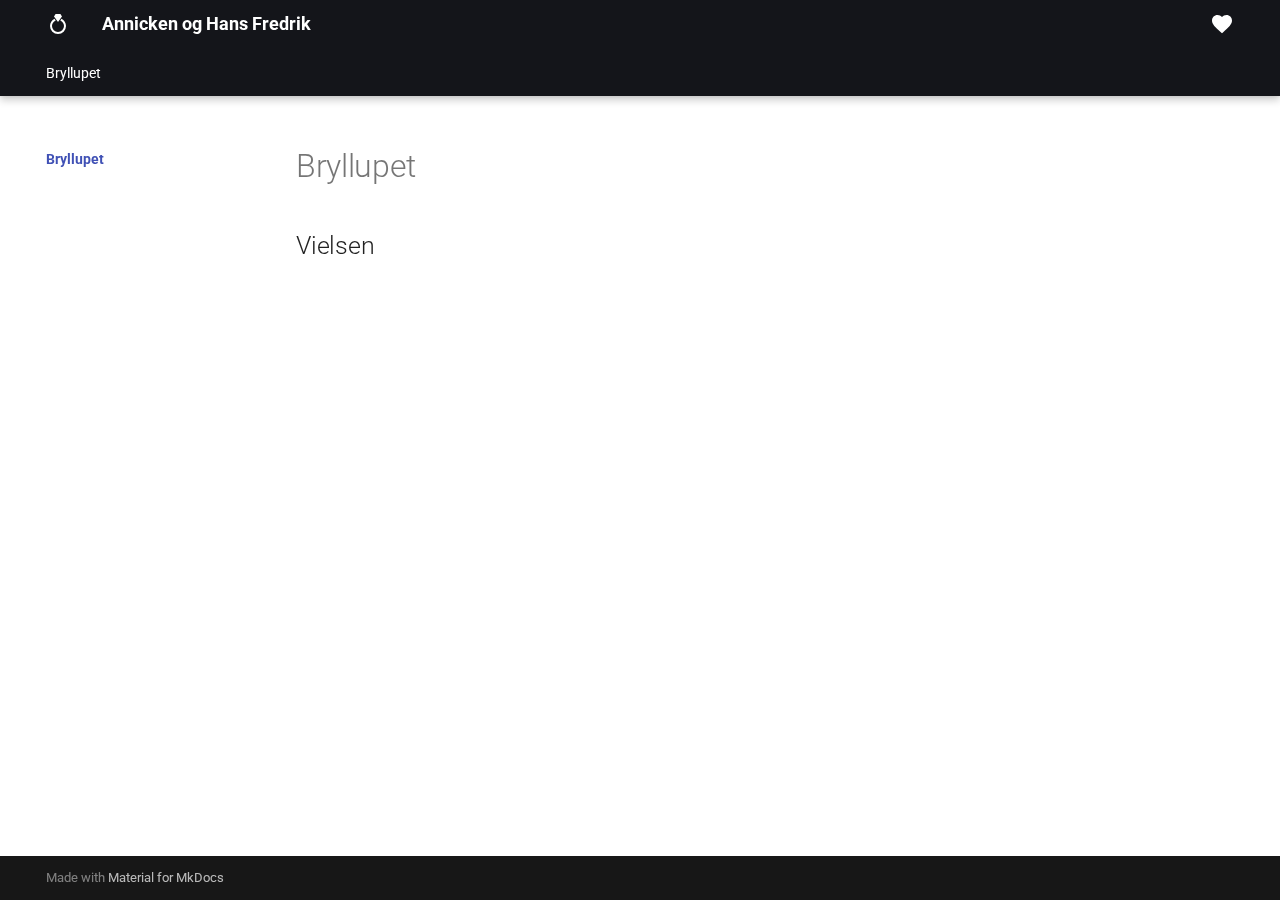
==== Bryllupet/index.html @ 2f47b9be "Deployed 29cf997 with MkDocs version: 1.5.3" ====
<!doctype html>
<html lang="en" class="no-js">
  <head>
    
      <meta charset="utf-8">
      <meta name="viewport" content="width=device-width,initial-scale=1">
      
      
      
      
      
      
      <link rel="icon" href="../assets/images/favicon.png">
      <meta name="generator" content="mkdocs-1.5.3, mkdocs-material-9.4.7">
    
    
      
        <title>Bryllupet - Annicken og Hans Fredrik</title>
      
    
    
      <link rel="stylesheet" href="../assets/stylesheets/main.4b4a2bd9.min.css">
      
        
        <link rel="stylesheet" href="../assets/stylesheets/palette.356b1318.min.css">
      
      


    
    
      
    
    
      
        
        
        <link rel="preconnect" href="https://fonts.gstatic.com" crossorigin>
        <link rel="stylesheet" href="https://fonts.googleapis.com/css?family=Roboto:300,300i,400,400i,700,700i%7CRoboto+Mono:400,400i,700,700i&display=fallback">
        <style>:root{--md-text-font:"Roboto";--md-code-font:"Roboto Mono"}</style>
      
    
    
    <script>__md_scope=new URL("..",location),__md_hash=e=>[...e].reduce((e,_)=>(e<<5)-e+_.charCodeAt(0),0),__md_get=(e,_=localStorage,t=__md_scope)=>JSON.parse(_.getItem(t.pathname+"."+e)),__md_set=(e,_,t=localStorage,a=__md_scope)=>{try{t.setItem(a.pathname+"."+e,JSON.stringify(_))}catch(e){}}</script>
    
      

    
    
    
  </head>
  
  
    
    
      
    
    
    
    
    <body dir="ltr" data-md-color-scheme="slate" data-md-color-primary="white" data-md-color-accent="amber">
  
    
    
      <script>var palette=__md_get("__palette");if(palette&&"object"==typeof palette.color)for(var key of Object.keys(palette.color))document.body.setAttribute("data-md-color-"+key,palette.color[key])</script>
    
    <input class="md-toggle" data-md-toggle="drawer" type="checkbox" id="__drawer" autocomplete="off">
    <input class="md-toggle" data-md-toggle="search" type="checkbox" id="__search" autocomplete="off">
    <label class="md-overlay" for="__drawer"></label>
    <div data-md-component="skip">
      
        
        <a href="#bryllupet" class="md-skip">
          Skip to content
        </a>
      
    </div>
    <div data-md-component="announce">
      
    </div>
    
    
      

  

<header class="md-header md-header--shadow md-header--lifted" data-md-component="header">
  <nav class="md-header__inner md-grid" aria-label="Header">
    <a href=".." title="Annicken og Hans Fredrik" class="md-header__button md-logo" aria-label="Annicken og Hans Fredrik" data-md-component="logo">
      
  
  <svg xmlns="http://www.w3.org/2000/svg" viewBox="0 0 24 24"><path d="M12 10 8 4.4 9.6 2h4.8L16 4.4 12 10m3.5-3.2-1.2 1.7c2.2.9 3.7 3 3.7 5.5a6 6 0 0 1-6 6 6 6 0 0 1-6-6c0-2.5 1.5-4.6 3.7-5.5L8.5 6.8C5.8 8.1 4 10.8 4 14a8 8 0 0 0 8 8 8 8 0 0 0 8-8c0-3.2-1.8-5.9-4.5-7.2Z"/></svg>

    </a>
    <label class="md-header__button md-icon" for="__drawer">
      
      <svg xmlns="http://www.w3.org/2000/svg" viewBox="0 0 24 24"><path d="M3 6h18v2H3V6m0 5h18v2H3v-2m0 5h18v2H3v-2Z"/></svg>
    </label>
    <div class="md-header__title" data-md-component="header-title">
      <div class="md-header__ellipsis">
        <div class="md-header__topic">
          <span class="md-ellipsis">
            Annicken og Hans Fredrik
          </span>
        </div>
        <div class="md-header__topic" data-md-component="header-topic">
          <span class="md-ellipsis">
            
              Bryllupet
            
          </span>
        </div>
      </div>
    </div>
    
      
        <form class="md-header__option" data-md-component="palette">
  
    
    
    
    <input class="md-option" data-md-color-media="(prefers-color-scheme: dark)" data-md-color-scheme="slate" data-md-color-primary="white" data-md-color-accent="amber"  aria-label="Switch to light mode"  type="radio" name="__palette" id="__palette_1">
    
      <label class="md-header__button md-icon" title="Switch to light mode" for="__palette_2" hidden>
        <svg xmlns="http://www.w3.org/2000/svg" viewBox="0 0 24 24"><path d="m12 21.35-1.45-1.32C5.4 15.36 2 12.27 2 8.5 2 5.41 4.42 3 7.5 3c1.74 0 3.41.81 4.5 2.08C13.09 3.81 14.76 3 16.5 3 19.58 3 22 5.41 22 8.5c0 3.77-3.4 6.86-8.55 11.53L12 21.35Z"/></svg>
      </label>
    
  
    
    
    
    <input class="md-option" data-md-color-media="(prefers-color-scheme: light)" data-md-color-scheme="default" data-md-color-primary="black" data-md-color-accent="amber"  aria-label="Switch to dark mode"  type="radio" name="__palette" id="__palette_2">
    
      <label class="md-header__button md-icon" title="Switch to dark mode" for="__palette_1" hidden>
        <svg xmlns="http://www.w3.org/2000/svg" viewBox="0 0 24 24"><path d="m12 21.35-1.45-1.32C5.4 15.36 2 12.27 2 8.5 2 5.41 4.42 3 7.5 3c1.74 0 3.41.81 4.5 2.08C13.09 3.81 14.76 3 16.5 3 19.58 3 22 5.41 22 8.5c0 3.77-3.4 6.86-8.55 11.53L12 21.35Z"/></svg>
      </label>
    
  
</form>
      
    
    
    
    
  </nav>
  
    
      
<nav class="md-tabs" aria-label="Tabs" data-md-component="tabs">
  <div class="md-grid">
    <ul class="md-tabs__list">
      
        
  
  
    
  
  
    
    
      <li class="md-tabs__item md-tabs__item--active">
        <a href="./" class="md-tabs__link">
          
  
    
  
  Bryllupet

        </a>
      </li>
    
  

      
    </ul>
  </div>
</nav>
    
  
</header>
    
    <div class="md-container" data-md-component="container">
      
      
        
      
      <main class="md-main" data-md-component="main">
        <div class="md-main__inner md-grid">
          
            
              
              <div class="md-sidebar md-sidebar--primary" data-md-component="sidebar" data-md-type="navigation" >
                <div class="md-sidebar__scrollwrap">
                  <div class="md-sidebar__inner">
                    


  


  

<nav class="md-nav md-nav--primary md-nav--lifted md-nav--integrated" aria-label="Navigation" data-md-level="0">
  <label class="md-nav__title" for="__drawer">
    <a href=".." title="Annicken og Hans Fredrik" class="md-nav__button md-logo" aria-label="Annicken og Hans Fredrik" data-md-component="logo">
      
  
  <svg xmlns="http://www.w3.org/2000/svg" viewBox="0 0 24 24"><path d="M12 10 8 4.4 9.6 2h4.8L16 4.4 12 10m3.5-3.2-1.2 1.7c2.2.9 3.7 3 3.7 5.5a6 6 0 0 1-6 6 6 6 0 0 1-6-6c0-2.5 1.5-4.6 3.7-5.5L8.5 6.8C5.8 8.1 4 10.8 4 14a8 8 0 0 0 8 8 8 8 0 0 0 8-8c0-3.2-1.8-5.9-4.5-7.2Z"/></svg>

    </a>
    Annicken og Hans Fredrik
  </label>
  
  <ul class="md-nav__list" data-md-scrollfix>
    
      
      
  
  
    
  
  
    
    
      
        
          
        
      
    
    
    
    
      
      
    
    <li class="md-nav__item md-nav__item--active md-nav__item--section md-nav__item--nested">
      
        
        
        
        <input class="md-nav__toggle md-toggle " type="checkbox" id="__nav_1" checked>
        
          
          
          <div class="md-nav__link md-nav__container">
            <a href="./" class="md-nav__link md-nav__link--active">
              
  
  <span class="md-ellipsis">
    Bryllupet
  </span>
  

            </a>
            
          </div>
        
        <nav class="md-nav" data-md-level="1" aria-labelledby="__nav_1_label" aria-expanded="true">
          <label class="md-nav__title" for="__nav_1">
            <span class="md-nav__icon md-icon"></span>
            Bryllupet
          </label>
          <ul class="md-nav__list" data-md-scrollfix>
            
              
            
          </ul>
        </nav>
      
    </li>
  

    
  </ul>
</nav>
                  </div>
                </div>
              </div>
            
            
          
          
            <div class="md-content" data-md-component="content">
              <article class="md-content__inner md-typeset">
                
                  


<h1 id="bryllupet">Bryllupet<a class="headerlink" href="#bryllupet" title="Permanent link">&para;</a></h1>
<h2 id="vielsen">Vielsen<a class="headerlink" href="#vielsen" title="Permanent link">&para;</a></h2>





                
              </article>
            </div>
          
          
        </div>
        
          <button type="button" class="md-top md-icon" data-md-component="top" hidden>
  
  <svg xmlns="http://www.w3.org/2000/svg" viewBox="0 0 24 24"><path d="M13 20h-2V8l-5.5 5.5-1.42-1.42L12 4.16l7.92 7.92-1.42 1.42L13 8v12Z"/></svg>
  Back to top
</button>
        
      </main>
      
        <footer class="md-footer">
  
    
  
  <div class="md-footer-meta md-typeset">
    <div class="md-footer-meta__inner md-grid">
      <div class="md-copyright">
  
  
    Made with
    <a href="https://squidfunk.github.io/mkdocs-material/" target="_blank" rel="noopener">
      Material for MkDocs
    </a>
  
</div>
      
    </div>
  </div>
</footer>
      
    </div>
    <div class="md-dialog" data-md-component="dialog">
      <div class="md-dialog__inner md-typeset"></div>
    </div>
    
    
    <script id="__config" type="application/json">{"base": "..", "features": ["content.code.copy", "navigation.instant", "navigation.tabs", "navigation.tabs.sticky", "navigation.path", "navigation.top", "navigation.tracking", "navigation.footer", "navigation.indexes", "toc.follow", "toc.integrate"], "search": "../assets/javascripts/workers/search.f886a092.min.js", "translations": {"clipboard.copied": "Copied to clipboard", "clipboard.copy": "Copy to clipboard", "search.result.more.one": "1 more on this page", "search.result.more.other": "# more on this page", "search.result.none": "No matching documents", "search.result.one": "1 matching document", "search.result.other": "# matching documents", "search.result.placeholder": "Type to start searching", "search.result.term.missing": "Missing", "select.version": "Select version"}}</script>
    
    
      <script src="../assets/javascripts/bundle.aecac24b.min.js"></script>
      
    
  </body>
</html>
---- assets/stylesheets/main.4b4a2bd9.min.css ----
@charset "UTF-8";html{-webkit-text-size-adjust:none;-moz-text-size-adjust:none;text-size-adjust:none;box-sizing:border-box}*,:after,:before{box-sizing:inherit}@media (prefers-reduced-motion){*,:after,:before{transition:none!important}}body{margin:0}a,button,input,label{-webkit-tap-highlight-color:transparent}a{color:inherit;text-decoration:none}hr{border:0;box-sizing:initial;display:block;height:.05rem;overflow:visible;padding:0}small{font-size:80%}sub,sup{line-height:1em}img{border-style:none}table{border-collapse:initial;border-spacing:0}td,th{font-weight:400;vertical-align:top}button{background:#0000;border:0;font-family:inherit;font-size:inherit;margin:0;padding:0}input{border:0;outline:none}:root{--md-primary-fg-color:#4051b5;--md-primary-fg-color--light:#5d6cc0;--md-primary-fg-color--dark:#303fa1;--md-primary-bg-color:#fff;--md-primary-bg-color--light:#ffffffb3;--md-accent-fg-color:#526cfe;--md-accent-fg-color--transparent:#526cfe1a;--md-accent-bg-color:#fff;--md-accent-bg-color--light:#ffffffb3}[data-md-color-scheme=default]{color-scheme:light}[data-md-color-scheme=default] img[src$="#gh-dark-mode-only"],[data-md-color-scheme=default] img[src$="#only-dark"]{display:none}:root,[data-md-color-scheme=default]{--md-hue:225deg;--md-default-fg-color:#000000de;--md-default-fg-color--light:#0000008a;--md-default-fg-color--lighter:#00000052;--md-default-fg-color--lightest:#00000012;--md-default-bg-color:#fff;--md-default-bg-color--light:#ffffffb3;--md-default-bg-color--lighter:#ffffff4d;--md-default-bg-color--lightest:#ffffff1f;--md-code-fg-color:#36464e;--md-code-bg-color:#f5f5f5;--md-code-hl-color:#4287ff;--md-code-hl-color--light:#4287ff1a;--md-code-hl-number-color:#d52a2a;--md-code-hl-special-color:#db1457;--md-code-hl-function-color:#a846b9;--md-code-hl-constant-color:#6e59d9;--md-code-hl-keyword-color:#3f6ec6;--md-code-hl-string-color:#1c7d4d;--md-code-hl-name-color:var(--md-code-fg-color);--md-code-hl-operator-color:var(--md-default-fg-color--light);--md-code-hl-punctuation-color:var(--md-default-fg-color--light);--md-code-hl-comment-color:var(--md-default-fg-color--light);--md-code-hl-generic-color:var(--md-default-fg-color--light);--md-code-hl-variable-color:var(--md-default-fg-color--light);--md-typeset-color:var(--md-default-fg-color);--md-typeset-a-color:var(--md-primary-fg-color);--md-typeset-del-color:#f5503d26;--md-typeset-ins-color:#0bd57026;--md-typeset-kbd-color:#fafafa;--md-typeset-kbd-accent-color:#fff;--md-typeset-kbd-border-color:#b8b8b8;--md-typeset-mark-color:#ffff0080;--md-typeset-table-color:#0000001f;--md-typeset-table-color--light:rgba(0,0,0,.035);--md-admonition-fg-color:var(--md-default-fg-color);--md-admonition-bg-color:var(--md-default-bg-color);--md-warning-fg-color:#000000de;--md-warning-bg-color:#ff9;--md-footer-fg-color:#fff;--md-footer-fg-color--light:#ffffffb3;--md-footer-fg-color--lighter:#ffffff73;--md-footer-bg-color:#000000de;--md-footer-bg-color--dark:#00000052;--md-shadow-z1:0 0.2rem 0.5rem #0000000d,0 0 0.05rem #0000001a;--md-shadow-z2:0 0.2rem 0.5rem #0000001a,0 0 0.05rem #00000040;--md-shadow-z3:0 0.2rem 0.5rem #0003,0 0 0.05rem #00000059}.md-icon svg{fill:currentcolor;display:block;height:1.2rem;width:1.2rem}body{-webkit-font-smoothing:antialiased;-moz-osx-font-smoothing:grayscale;--md-text-font-family:var(--md-text-font,_),-apple-system,BlinkMacSystemFont,Helvetica,Arial,sans-serif;--md-code-font-family:var(--md-code-font,_),SFMono-Regular,Consolas,Menlo,monospace}aside,body,input{font-feature-settings:"kern","liga";color:var(--md-typeset-color);font-family:var(--md-text-font-family)}code,kbd,pre{font-feature-settings:"kern";font-family:var(--md-code-font-family)}:root{--md-typeset-table-sort-icon:url('data:image/svg+xml;charset=utf-8,<svg xmlns="http://www.w3.org/2000/svg" viewBox="0 0 24 24"><path d="m18 21-4-4h3V7h-3l4-4 4 4h-3v10h3M2 19v-2h10v2M2 13v-2h7v2M2 7V5h4v2H2Z"/></svg>');--md-typeset-table-sort-icon--asc:url('data:image/svg+xml;charset=utf-8,<svg xmlns="http://www.w3.org/2000/svg" viewBox="0 0 24 24"><path d="M19 17h3l-4 4-4-4h3V3h2M2 17h10v2H2M6 5v2H2V5m0 6h7v2H2v-2Z"/></svg>');--md-typeset-table-sort-icon--desc:url('data:image/svg+xml;charset=utf-8,<svg xmlns="http://www.w3.org/2000/svg" viewBox="0 0 24 24"><path d="M19 7h3l-4-4-4 4h3v14h2M2 17h10v2H2M6 5v2H2V5m0 6h7v2H2v-2Z"/></svg>')}.md-typeset{-webkit-print-color-adjust:exact;color-adjust:exact;font-size:.8rem;line-height:1.6}@media print{.md-typeset{font-size:.68rem}}.md-typeset blockquote,.md-typeset dl,.md-typeset figure,.md-typeset ol,.md-typeset pre,.md-typeset ul{margin-bottom:1em;margin-top:1em}.md-typeset h1{color:var(--md-default-fg-color--light);font-size:2em;line-height:1.3;margin:0 0 1.25em}.md-typeset h1,.md-typeset h2{font-weight:300;letter-spacing:-.01em}.md-typeset h2{font-size:1.5625em;line-height:1.4;margin:1.6em 0 .64em}.md-typeset h3{font-size:1.25em;font-weight:400;letter-spacing:-.01em;line-height:1.5;margin:1.6em 0 .8em}.md-typeset h2+h3{margin-top:.8em}.md-typeset h4{font-weight:700;letter-spacing:-.01em;margin:1em 0}.md-typeset h5,.md-typeset h6{color:var(--md-default-fg-color--light);font-size:.8em;font-weight:700;letter-spacing:-.01em;margin:1.25em 0}.md-typeset h5{text-transform:uppercase}.md-typeset hr{border-bottom:.05rem solid var(--md-default-fg-color--lightest);display:flow-root;margin:1.5em 0}.md-typeset a{color:var(--md-typeset-a-color);word-break:break-word}.md-typeset a,.md-typeset a:before{transition:color 125ms}.md-typeset a:focus,.md-typeset a:hover{color:var(--md-accent-fg-color)}.md-typeset a:focus code,.md-typeset a:hover code{background-color:var(--md-accent-fg-color--transparent)}.md-typeset a code{color:currentcolor;transition:background-color 125ms}.md-typeset a.focus-visible{outline-color:var(--md-accent-fg-color);outline-offset:.2rem}.md-typeset code,.md-typeset kbd,.md-typeset pre{color:var(--md-code-fg-color);direction:ltr;font-variant-ligatures:none}@media print{.md-typeset code,.md-typeset kbd,.md-typeset pre{white-space:pre-wrap}}.md-typeset code{background-color:var(--md-code-bg-color);border-radius:.1rem;-webkit-box-decoration-break:clone;box-decoration-break:clone;font-size:.85em;padding:0 .2941176471em;word-break:break-word}.md-typeset code:not(.focus-visible){-webkit-tap-highlight-color:transparent;outline:none}.md-typeset pre{display:flow-root;line-height:1.4;position:relative}.md-typeset pre>code{-webkit-box-decoration-break:slice;box-decoration-break:slice;box-shadow:none;display:block;margin:0;outline-color:var(--md-accent-fg-color);overflow:auto;padding:.7720588235em 1.1764705882em;scrollbar-color:var(--md-default-fg-color--lighter) #0000;scrollbar-width:thin;touch-action:auto;word-break:normal}.md-typeset pre>code:hover{scrollbar-color:var(--md-accent-fg-color) #0000}.md-typeset pre>code::-webkit-scrollbar{height:.2rem;width:.2rem}.md-typeset pre>code::-webkit-scrollbar-thumb{background-color:var(--md-default-fg-color--lighter)}.md-typeset pre>code::-webkit-scrollbar-thumb:hover{background-color:var(--md-accent-fg-color)}.md-typeset kbd{background-color:var(--md-typeset-kbd-color);border-radius:.1rem;box-shadow:0 .1rem 0 .05rem var(--md-typeset-kbd-border-color),0 .1rem 0 var(--md-typeset-kbd-border-color),0 -.1rem .2rem var(--md-typeset-kbd-accent-color) inset;color:var(--md-default-fg-color);display:inline-block;font-size:.75em;padding:0 .6666666667em;vertical-align:text-top;word-break:break-word}.md-typeset mark{background-color:var(--md-typeset-mark-color);-webkit-box-decoration-break:clone;box-decoration-break:clone;color:inherit;word-break:break-word}.md-typeset abbr{border-bottom:.05rem dotted var(--md-default-fg-color--light);cursor:help;text-decoration:none}@media (hover:none){.md-typeset abbr[title]:focus:after,.md-typeset abbr[title]:hover:after{background-color:var(--md-default-fg-color);border-radius:.1rem;box-shadow:var(--md-shadow-z3);color:var(--md-default-bg-color);content:attr(title);font-size:.7rem;left:.8rem;margin-top:2em;padding:.2rem .3rem;position:absolute;right:.8rem}}.md-typeset small{opacity:.75}[dir=ltr] .md-typeset sub,[dir=ltr] .md-typeset sup{margin-left:.078125em}[dir=rtl] .md-typeset sub,[dir=rtl] .md-typeset sup{margin-right:.078125em}[dir=ltr] .md-typeset blockquote{padding-left:.6rem}[dir=rtl] .md-typeset blockquote{padding-right:.6rem}[dir=ltr] .md-typeset blockquote{border-left:.2rem solid var(--md-default-fg-color--lighter)}[dir=rtl] .md-typeset blockquote{border-right:.2rem solid var(--md-default-fg-color--lighter)}.md-typeset blockquote{color:var(--md-default-fg-color--light);margin-left:0;margin-right:0}.md-typeset ul{list-style-type:disc}[dir=ltr] .md-typeset ol,[dir=ltr] .md-typeset ul{margin-left:.625em}[dir=rtl] .md-typeset ol,[dir=rtl] .md-typeset ul{margin-right:.625em}.md-typeset ol,.md-typeset ul{padding:0}.md-typeset ol:not([hidden]),.md-typeset ul:not([hidden]){display:flow-root}.md-typeset ol ol,.md-typeset ul ol{list-style-type:lower-alpha}.md-typeset ol ol ol,.md-typeset ul ol ol{list-style-type:lower-roman}[dir=ltr] .md-typeset ol li,[dir=ltr] .md-typeset ul li{margin-left:1.25em}[dir=rtl] .md-typeset ol li,[dir=rtl] .md-typeset ul li{margin-right:1.25em}.md-typeset ol li,.md-typeset ul li{margin-bottom:.5em}.md-typeset ol li blockquote,.md-typeset ol li p,.md-typeset ul li blockquote,.md-typeset ul li p{margin:.5em 0}.md-typeset ol li:last-child,.md-typeset ul li:last-child{margin-bottom:0}[dir=ltr] .md-typeset ol li ol,[dir=ltr] .md-typeset ol li ul,[dir=ltr] .md-typeset ul li ol,[dir=ltr] .md-typeset ul li ul{margin-left:.625em}[dir=rtl] .md-typeset ol li ol,[dir=rtl] .md-typeset ol li ul,[dir=rtl] .md-typeset ul li ol,[dir=rtl] .md-typeset ul li ul{margin-right:.625em}.md-typeset ol li ol,.md-typeset ol li ul,.md-typeset ul li ol,.md-typeset ul li ul{margin-bottom:.5em;margin-top:.5em}[dir=ltr] .md-typeset dd{margin-left:1.875em}[dir=rtl] .md-typeset dd{margin-right:1.875em}.md-typeset dd{margin-bottom:1.5em;margin-top:1em}.md-typeset img,.md-typeset svg,.md-typeset video{height:auto;max-width:100%}.md-typeset img[align=left]{margin:1em 1em 1em 0}.md-typeset img[align=right]{margin:1em 0 1em 1em}.md-typeset img[align]:only-child{margin-top:0}.md-typeset figure{display:flow-root;margin:1em auto;max-width:100%;text-align:center;width:-webkit-fit-content;width:-moz-fit-content;width:fit-content}.md-typeset figure img{display:block}.md-typeset figcaption{font-style:italic;margin:1em auto;max-width:24rem}.md-typeset iframe{max-width:100%}.md-typeset table:not([class]){background-color:var(--md-default-bg-color);border:.05rem solid var(--md-typeset-table-color);border-radius:.1rem;display:inline-block;font-size:.64rem;max-width:100%;overflow:auto;touch-action:auto}@media print{.md-typeset table:not([class]){display:table}}.md-typeset table:not([class])+*{margin-top:1.5em}.md-typeset table:not([class]) td>:first-child,.md-typeset table:not([class]) th>:first-child{margin-top:0}.md-typeset table:not([class]) td>:last-child,.md-typeset table:not([class]) th>:last-child{margin-bottom:0}.md-typeset table:not([class]) td:not([align]),.md-typeset table:not([class]) th:not([align]){text-align:left}[dir=rtl] .md-typeset table:not([class]) td:not([align]),[dir=rtl] .md-typeset table:not([class]) th:not([align]){text-align:right}.md-typeset table:not([class]) th{font-weight:700;min-width:5rem;padding:.9375em 1.25em;vertical-align:top}.md-typeset table:not([class]) td{border-top:.05rem solid var(--md-typeset-table-color);padding:.9375em 1.25em;vertical-align:top}.md-typeset table:not([class]) tbody tr{transition:background-color 125ms}.md-typeset table:not([class]) tbody tr:hover{background-color:var(--md-typeset-table-color--light);box-shadow:0 .05rem 0 var(--md-default-bg-color) inset}.md-typeset table:not([class]) a{word-break:normal}.md-typeset table th[role=columnheader]{cursor:pointer}[dir=ltr] .md-typeset table th[role=columnheader]:after{margin-left:.5em}[dir=rtl] .md-typeset table th[role=columnheader]:after{margin-right:.5em}.md-typeset table th[role=columnheader]:after{content:"";display:inline-block;height:1.2em;-webkit-mask-image:var(--md-typeset-table-sort-icon);mask-image:var(--md-typeset-table-sort-icon);-webkit-mask-repeat:no-repeat;mask-repeat:no-repeat;-webkit-mask-size:contain;mask-size:contain;transition:background-color 125ms;vertical-align:text-bottom;width:1.2em}.md-typeset table th[role=columnheader]:hover:after{background-color:var(--md-default-fg-color--lighter)}.md-typeset table th[role=columnheader][aria-sort=ascending]:after{background-color:var(--md-default-fg-color--light);-webkit-mask-image:var(--md-typeset-table-sort-icon--asc);mask-image:var(--md-typeset-table-sort-icon--asc)}.md-typeset table th[role=columnheader][aria-sort=descending]:after{background-color:var(--md-default-fg-color--light);-webkit-mask-image:var(--md-typeset-table-sort-icon--desc);mask-image:var(--md-typeset-table-sort-icon--desc)}.md-typeset__scrollwrap{margin:1em -.8rem;overflow-x:auto;touch-action:auto}.md-typeset__table{display:inline-block;margin-bottom:.5em;padding:0 .8rem}@media print{.md-typeset__table{display:block}}html .md-typeset__table table{display:table;margin:0;overflow:hidden;width:100%}@media screen and (max-width:44.984375em){.md-content__inner>pre{margin:1em -.8rem}.md-content__inner>pre code{border-radius:0}}.md-typeset .md-author{display:block;flex-shrink:0;height:1.6rem;overflow:hidden;position:relative;transition:color 125ms,transform 125ms;width:1.6rem}.md-typeset .md-author img{border-radius:100%;display:block}.md-typeset .md-author--more{background:var(--md-default-fg-color--lightest);color:var(--md-default-fg-color--lighter);font-size:.6rem;font-weight:700;line-height:1.6rem;text-align:center}.md-typeset .md-author--long{height:2.4rem;width:2.4rem}.md-typeset a.md-author{transform:scale(1)}.md-typeset a.md-author img{filter:grayscale(100%) opacity(75%);transition:filter 125ms}.md-typeset a.md-author:focus,.md-typeset a.md-author:hover{transform:scale(1.1);z-index:1}.md-typeset a.md-author:focus img,.md-typeset a.md-author:hover img{filter:grayscale(0)}.md-banner{background-color:var(--md-footer-bg-color);color:var(--md-footer-fg-color);overflow:auto}@media print{.md-banner{display:none}}.md-banner--warning{background-color:var(--md-warning-bg-color);color:var(--md-warning-fg-color)}.md-banner__inner{font-size:.7rem;margin:.6rem auto;padding:0 .8rem}[dir=ltr] .md-banner__button{float:right}[dir=rtl] .md-banner__button{float:left}.md-banner__button{color:inherit;cursor:pointer;transition:opacity .25s}.no-js .md-banner__button{display:none}.md-banner__button:hover{opacity:.7}html{font-size:125%;height:100%;overflow-x:hidden}@media screen and (min-width:100em){html{font-size:137.5%}}@media screen and (min-width:125em){html{font-size:150%}}body{background-color:var(--md-default-bg-color);display:flex;flex-direction:column;font-size:.5rem;min-height:100%;position:relative;width:100%}@media print{body{display:block}}@media screen and (max-width:59.984375em){body[data-md-scrolllock]{position:fixed}}.md-grid{margin-left:auto;margin-right:auto;max-width:61rem}.md-container{display:flex;flex-direction:column;flex-grow:1}@media print{.md-container{display:block}}.md-main{flex-grow:1}.md-main__inner{display:flex;height:100%;margin-top:1.5rem}.md-ellipsis{overflow:hidden;text-overflow:ellipsis}.md-toggle{display:none}.md-option{height:0;opacity:0;position:absolute;width:0}.md-option:checked+label:not([hidden]){display:block}.md-option.focus-visible+label{outline-color:var(--md-accent-fg-color);outline-style:auto}.md-skip{background-color:var(--md-default-fg-color);border-radius:.1rem;color:var(--md-default-bg-color);font-size:.64rem;margin:.5rem;opacity:0;outline-color:var(--md-accent-fg-color);padding:.3rem .5rem;position:fixed;transform:translateY(.4rem);z-index:-1}.md-skip:focus{opacity:1;transform:translateY(0);transition:transform .25s cubic-bezier(.4,0,.2,1),opacity 175ms 75ms;z-index:10}@page{margin:25mm}:root{--md-clipboard-icon:url('data:image/svg+xml;charset=utf-8,<svg xmlns="http://www.w3.org/2000/svg" viewBox="0 0 24 24"><path d="M19 21H8V7h11m0-2H8a2 2 0 0 0-2 2v14a2 2 0 0 0 2 2h11a2 2 0 0 0 2-2V7a2 2 0 0 0-2-2m-3-4H4a2 2 0 0 0-2 2v14h2V3h12V1Z"/></svg>')}.md-clipboard{border-radius:.1rem;color:var(--md-default-fg-color--lightest);cursor:pointer;height:1.5em;outline-color:var(--md-accent-fg-color);outline-offset:.1rem;position:absolute;right:.5em;top:.5em;transition:color .25s;width:1.5em;z-index:1}@media print{.md-clipboard{display:none}}.md-clipboard:not(.focus-visible){-webkit-tap-highlight-color:transparent;outline:none}:hover>.md-clipboard{color:var(--md-default-fg-color--light)}.md-clipboard:focus,.md-clipboard:hover{color:var(--md-accent-fg-color)}.md-clipboard:after{background-color:currentcolor;content:"";display:block;height:1.125em;margin:0 auto;-webkit-mask-image:var(--md-clipboard-icon);mask-image:var(--md-clipboard-icon);-webkit-mask-position:center;mask-position:center;-webkit-mask-repeat:no-repeat;mask-repeat:no-repeat;-webkit-mask-size:contain;mask-size:contain;width:1.125em}.md-clipboard--inline{cursor:pointer}.md-clipboard--inline code{transition:color .25s,background-color .25s}.md-clipboard--inline:focus code,.md-clipboard--inline:hover code{background-color:var(--md-accent-fg-color--transparent);color:var(--md-accent-fg-color)}@keyframes consent{0%{opacity:0;transform:translateY(100%)}to{opacity:1;transform:translateY(0)}}@keyframes overlay{0%{opacity:0}to{opacity:1}}.md-consent__overlay{animation:overlay .25s both;-webkit-backdrop-filter:blur(.1rem);backdrop-filter:blur(.1rem);background-color:#0000008a;height:100%;opacity:1;position:fixed;top:0;width:100%;z-index:5}.md-consent__inner{animation:consent .5s cubic-bezier(.1,.7,.1,1) both;background-color:var(--md-default-bg-color);border:0;border-radius:.1rem;bottom:0;box-shadow:0 0 .2rem #0000001a,0 .2rem .4rem #0003;max-height:100%;overflow:auto;padding:0;position:fixed;width:100%;z-index:5}.md-consent__form{padding:.8rem}.md-consent__settings{display:none;margin:1em 0}input:checked+.md-consent__settings{display:block}.md-consent__controls{margin-bottom:.8rem}.md-typeset .md-consent__controls .md-button{display:inline}@media screen and (max-width:44.984375em){.md-typeset .md-consent__controls .md-button{display:block;margin-top:.4rem;text-align:center;width:100%}}.md-consent label{cursor:pointer}.md-content{flex-grow:1;min-width:0}.md-content__inner{margin:0 .8rem 1.2rem;padding-top:.6rem}@media screen and (min-width:76.25em){[dir=ltr] .md-sidebar--primary:not([hidden])~.md-content>.md-content__inner{margin-left:1.2rem}[dir=ltr] .md-sidebar--secondary:not([hidden])~.md-content>.md-content__inner,[dir=rtl] .md-sidebar--primary:not([hidden])~.md-content>.md-content__inner{margin-right:1.2rem}[dir=rtl] .md-sidebar--secondary:not([hidden])~.md-content>.md-content__inner{margin-left:1.2rem}}.md-content__inner:before{content:"";display:block;height:.4rem}.md-content__inner>:last-child{margin-bottom:0}[dir=ltr] .md-content__button{float:right}[dir=rtl] .md-content__button{float:left}[dir=ltr] .md-content__button{margin-left:.4rem}[dir=rtl] .md-content__button{margin-right:.4rem}.md-content__button{margin:.4rem 0;padding:0}@media print{.md-content__button{display:none}}.md-typeset .md-content__button{color:var(--md-default-fg-color--lighter)}.md-content__button svg{display:inline;vertical-align:top}[dir=rtl] .md-content__button svg{transform:scaleX(-1)}[dir=ltr] .md-dialog{right:.8rem}[dir=rtl] .md-dialog{left:.8rem}.md-dialog{background-color:var(--md-default-fg-color);border-radius:.1rem;bottom:.8rem;box-shadow:var(--md-shadow-z3);min-width:11.1rem;opacity:0;padding:.4rem .6rem;pointer-events:none;position:fixed;transform:translateY(100%);transition:transform 0ms .4s,opacity .4s;z-index:4}@media print{.md-dialog{display:none}}.md-dialog--active{opacity:1;pointer-events:auto;transform:translateY(0);transition:transform .4s cubic-bezier(.075,.85,.175,1),opacity .4s}.md-dialog__inner{color:var(--md-default-bg-color);font-size:.7rem}.md-feedback{margin:2em 0 1em;text-align:center}.md-feedback fieldset{border:none;margin:0;padding:0}.md-feedback__title{font-weight:700;margin:1em auto}.md-feedback__inner{position:relative}.md-feedback__list{display:flex;flex-wrap:wrap;place-content:baseline center;position:relative}.md-feedback__list:hover .md-icon:not(:disabled){color:var(--md-default-fg-color--lighter)}:disabled .md-feedback__list{min-height:1.8rem}.md-feedback__icon{color:var(--md-default-fg-color--light);cursor:pointer;flex-shrink:0;margin:0 .1rem;transition:color 125ms}.md-feedback__icon:not(:disabled).md-icon:hover{color:var(--md-accent-fg-color)}.md-feedback__icon:disabled{color:var(--md-default-fg-color--lightest);pointer-events:none}.md-feedback__note{opacity:0;position:relative;transform:translateY(.4rem);transition:transform .4s cubic-bezier(.1,.7,.1,1),opacity .15s}.md-feedback__note>*{margin:0 auto;max-width:16rem}:disabled .md-feedback__note{opacity:1;transform:translateY(0)}.md-footer{background-color:var(--md-footer-bg-color);color:var(--md-footer-fg-color)}@media print{.md-footer{display:none}}.md-footer__inner{justify-content:space-between;overflow:auto;padding:.2rem}.md-footer__inner:not([hidden]){display:flex}.md-footer__link{align-items:end;display:flex;flex-grow:0.01;margin-bottom:.4rem;margin-top:1rem;max-width:100%;outline-color:var(--md-accent-fg-color);overflow:hidden;transition:opacity .25s}.md-footer__link:focus,.md-footer__link:hover{opacity:.7}[dir=rtl] .md-footer__link svg{transform:scaleX(-1)}@media screen and (max-width:44.984375em){.md-footer__link--prev{flex-shrink:0}.md-footer__link--prev .md-footer__title{display:none}}[dir=ltr] .md-footer__link--next{margin-left:auto}[dir=rtl] .md-footer__link--next{margin-right:auto}.md-footer__link--next{text-align:right}[dir=rtl] .md-footer__link--next{text-align:left}.md-footer__title{flex-grow:1;font-size:.9rem;margin-bottom:.7rem;max-width:calc(100% - 2.4rem);padding:0 1rem;white-space:nowrap}.md-footer__button{margin:.2rem;padding:.4rem}.md-footer__direction{font-size:.64rem;opacity:.7}.md-footer-meta{background-color:var(--md-footer-bg-color--dark)}.md-footer-meta__inner{display:flex;flex-wrap:wrap;justify-content:space-between;padding:.2rem}html .md-footer-meta.md-typeset a{color:var(--md-footer-fg-color--light)}html .md-footer-meta.md-typeset a:focus,html .md-footer-meta.md-typeset a:hover{color:var(--md-footer-fg-color)}.md-copyright{color:var(--md-footer-fg-color--lighter);font-size:.64rem;margin:auto .6rem;padding:.4rem 0;width:100%}@media screen and (min-width:45em){.md-copyright{width:auto}}.md-copyright__highlight{color:var(--md-footer-fg-color--light)}.md-social{display:inline-flex;gap:.2rem;margin:0 .4rem;padding:.2rem 0 .6rem}@media screen and (min-width:45em){.md-social{padding:.6rem 0}}.md-social__link{display:inline-block;height:1.6rem;text-align:center;width:1.6rem}.md-social__link:before{line-height:1.9}.md-social__link svg{fill:currentcolor;max-height:.8rem;vertical-align:-25%}.md-typeset .md-button{border:.1rem solid;border-radius:.1rem;color:var(--md-primary-fg-color);cursor:pointer;display:inline-block;font-weight:700;padding:.625em 2em;transition:color 125ms,background-color 125ms,border-color 125ms}.md-typeset .md-button--primary{background-color:var(--md-primary-fg-color);border-color:var(--md-primary-fg-color);color:var(--md-primary-bg-color)}.md-typeset .md-button:focus,.md-typeset .md-button:hover{background-color:var(--md-accent-fg-color);border-color:var(--md-accent-fg-color);color:var(--md-accent-bg-color)}[dir=ltr] .md-typeset .md-input{border-top-left-radius:.1rem}[dir=ltr] .md-typeset .md-input,[dir=rtl] .md-typeset .md-input{border-top-right-radius:.1rem}[dir=rtl] .md-typeset .md-input{border-top-left-radius:.1rem}.md-typeset .md-input{border-bottom:.1rem solid var(--md-default-fg-color--lighter);box-shadow:var(--md-shadow-z1);font-size:.8rem;height:1.8rem;padding:0 .6rem;transition:border .25s,box-shadow .25s}.md-typeset .md-input:focus,.md-typeset .md-input:hover{border-bottom-color:var(--md-accent-fg-color);box-shadow:var(--md-shadow-z2)}.md-typeset .md-input--stretch{width:100%}.md-header{background-color:var(--md-primary-fg-color);box-shadow:0 0 .2rem #0000,0 .2rem .4rem #0000;color:var(--md-primary-bg-color);display:block;left:0;position:sticky;right:0;top:0;z-index:4}@media print{.md-header{display:none}}.md-header[hidden]{transform:translateY(-100%);transition:transform .25s cubic-bezier(.8,0,.6,1),box-shadow .25s}.md-header--shadow{box-shadow:0 0 .2rem #0000001a,0 .2rem .4rem #0003;transition:transform .25s cubic-bezier(.1,.7,.1,1),box-shadow .25s}.md-header__inner{align-items:center;display:flex;padding:0 .2rem}.md-header__button{color:currentcolor;cursor:pointer;margin:.2rem;outline-color:var(--md-accent-fg-color);padding:.4rem;position:relative;transition:opacity .25s;vertical-align:middle;z-index:1}.md-header__button:hover{opacity:.7}.md-header__button:not([hidden]){display:inline-block}.md-header__button:not(.focus-visible){-webkit-tap-highlight-color:transparent;outline:none}.md-header__button.md-logo{margin:.2rem;padding:.4rem}@media screen and (max-width:76.234375em){.md-header__button.md-logo{display:none}}.md-header__button.md-logo img,.md-header__button.md-logo svg{fill:currentcolor;display:block;height:1.2rem;width:auto}@media screen and (min-width:60em){.md-header__button[for=__search]{display:none}}.no-js .md-header__button[for=__search]{display:none}[dir=rtl] .md-header__button[for=__search] svg{transform:scaleX(-1)}@media screen and (min-width:76.25em){.md-header__button[for=__drawer]{display:none}}.md-header__topic{display:flex;max-width:100%;position:absolute;transition:transform .4s cubic-bezier(.1,.7,.1,1),opacity .15s;white-space:nowrap}.md-header__topic+.md-header__topic{opacity:0;pointer-events:none;transform:translateX(1.25rem);transition:transform .4s cubic-bezier(1,.7,.1,.1),opacity .15s;z-index:-1}[dir=rtl] .md-header__topic+.md-header__topic{transform:translateX(-1.25rem)}.md-header__topic:first-child{font-weight:700}[dir=ltr] .md-header__title{margin-left:1rem;margin-right:.4rem}[dir=rtl] .md-header__title{margin-left:.4rem;margin-right:1rem}.md-header__title{flex-grow:1;font-size:.9rem;height:2.4rem;line-height:2.4rem}.md-header__title--active .md-header__topic{opacity:0;pointer-events:none;transform:translateX(-1.25rem);transition:transform .4s cubic-bezier(1,.7,.1,.1),opacity .15s;z-index:-1}[dir=rtl] .md-header__title--active .md-header__topic{transform:translateX(1.25rem)}.md-header__title--active .md-header__topic+.md-header__topic{opacity:1;pointer-events:auto;transform:translateX(0);transition:transform .4s cubic-bezier(.1,.7,.1,1),opacity .15s;z-index:0}.md-header__title>.md-header__ellipsis{height:100%;position:relative;width:100%}.md-header__option{display:flex;flex-shrink:0;max-width:100%;transition:max-width 0ms .25s,opacity .25s .25s;white-space:nowrap}[data-md-toggle=search]:checked~.md-header .md-header__option{max-width:0;opacity:0;transition:max-width 0ms,opacity 0ms}.md-header__option>input{bottom:0}.md-header__source{display:none}@media screen and (min-width:60em){[dir=ltr] .md-header__source{margin-left:1rem}[dir=rtl] .md-header__source{margin-right:1rem}.md-header__source{display:block;max-width:11.7rem;width:11.7rem}}@media screen and (min-width:76.25em){[dir=ltr] .md-header__source{margin-left:1.4rem}[dir=rtl] .md-header__source{margin-right:1.4rem}}.md-meta{color:var(--md-default-fg-color--light);font-size:.7rem;line-height:1.3}.md-meta__list{display:inline-flex;flex-wrap:wrap;list-style:none;margin:0;padding:0}.md-meta__item:not(:last-child):after{content:"·";margin-left:.2rem;margin-right:.2rem}.md-meta__link{color:var(--md-typeset-a-color)}.md-meta__link:focus,.md-meta__link:hover{color:var(--md-accent-fg-color)}.md-draft{background-color:#ff1744;border-radius:.125em;color:#fff;display:inline-block;font-weight:700;padding-left:.5714285714em;padding-right:.5714285714em}:root{--md-nav-icon--prev:url('data:image/svg+xml;charset=utf-8,<svg xmlns="http://www.w3.org/2000/svg" viewBox="0 0 24 24"><path d="M20 11v2H8l5.5 5.5-1.42 1.42L4.16 12l7.92-7.92L13.5 5.5 8 11h12Z"/></svg>');--md-nav-icon--next:url('data:image/svg+xml;charset=utf-8,<svg xmlns="http://www.w3.org/2000/svg" viewBox="0 0 24 24"><path d="M8.59 16.58 13.17 12 8.59 7.41 10 6l6 6-6 6-1.41-1.42Z"/></svg>');--md-toc-icon:url('data:image/svg+xml;charset=utf-8,<svg xmlns="http://www.w3.org/2000/svg" viewBox="0 0 24 24"><path d="M3 9h14V7H3v2m0 4h14v-2H3v2m0 4h14v-2H3v2m16 0h2v-2h-2v2m0-10v2h2V7h-2m0 6h2v-2h-2v2Z"/></svg>')}.md-nav{font-size:.7rem;line-height:1.3}.md-nav__title{color:var(--md-default-fg-color--light);display:block;font-weight:700;overflow:hidden;padding:0 .6rem;text-overflow:ellipsis}.md-nav__title .md-nav__button{display:none}.md-nav__title .md-nav__button img{height:100%;width:auto}.md-nav__title .md-nav__button.md-logo img,.md-nav__title .md-nav__button.md-logo svg{fill:currentcolor;display:block;height:2.4rem;max-width:100%;object-fit:contain;width:auto}.md-nav__list{list-style:none;margin:0;padding:0}.md-nav__link{align-items:flex-start;display:flex;gap:.4rem;margin-top:.625em;scroll-snap-align:start;transition:color 125ms}.md-nav__link--passed{color:var(--md-default-fg-color--light)}.md-nav__item .md-nav__link--active,.md-nav__item .md-nav__link--active code{color:var(--md-typeset-a-color)}.md-nav__link .md-ellipsis{position:relative}[dir=ltr] .md-nav__link .md-icon:last-child{margin-left:auto}[dir=rtl] .md-nav__link .md-icon:last-child{margin-right:auto}.md-nav__link svg{fill:currentcolor;flex-shrink:0;height:1.3em}.md-nav__link[for]:focus,.md-nav__link[for]:hover,.md-nav__link[href]:focus,.md-nav__link[href]:hover{color:var(--md-accent-fg-color);cursor:pointer}.md-nav__link.focus-visible{outline-color:var(--md-accent-fg-color);outline-offset:.2rem}.md-nav--primary .md-nav__link[for=__toc]{display:none}.md-nav--primary .md-nav__link[for=__toc] .md-icon:after{background-color:currentcolor;display:block;height:100%;-webkit-mask-image:var(--md-toc-icon);mask-image:var(--md-toc-icon);width:100%}.md-nav--primary .md-nav__link[for=__toc]~.md-nav{display:none}.md-nav__container>.md-nav__link{margin-top:0}.md-nav__container>.md-nav__link:first-child{flex-grow:1;min-width:0}.md-nav__icon{flex-shrink:0}.md-nav__source{display:none}@media screen and (max-width:76.234375em){.md-nav--primary,.md-nav--primary .md-nav{background-color:var(--md-default-bg-color);display:flex;flex-direction:column;height:100%;left:0;position:absolute;right:0;top:0;z-index:1}.md-nav--primary .md-nav__item,.md-nav--primary .md-nav__title{font-size:.8rem;line-height:1.5}.md-nav--primary .md-nav__title{background-color:var(--md-default-fg-color--lightest);color:var(--md-default-fg-color--light);cursor:pointer;height:5.6rem;line-height:2.4rem;padding:3rem .8rem .2rem;position:relative;white-space:nowrap}[dir=ltr] .md-nav--primary .md-nav__title .md-nav__icon{left:.4rem}[dir=rtl] .md-nav--primary .md-nav__title .md-nav__icon{right:.4rem}.md-nav--primary .md-nav__title .md-nav__icon{display:block;height:1.2rem;margin:.2rem;position:absolute;top:.4rem;width:1.2rem}.md-nav--primary .md-nav__title .md-nav__icon:after{background-color:currentcolor;content:"";display:block;height:100%;-webkit-mask-image:var(--md-nav-icon--prev);mask-image:var(--md-nav-icon--prev);-webkit-mask-position:center;mask-position:center;-webkit-mask-repeat:no-repeat;mask-repeat:no-repeat;-webkit-mask-size:contain;mask-size:contain;width:100%}.md-nav--primary .md-nav__title~.md-nav__list{background-color:var(--md-default-bg-color);box-shadow:0 .05rem 0 var(--md-default-fg-color--lightest) inset;overflow-y:auto;scroll-snap-type:y mandatory;touch-action:pan-y}.md-nav--primary .md-nav__title~.md-nav__list>:first-child{border-top:0}.md-nav--primary .md-nav__title[for=__drawer]{background-color:var(--md-primary-fg-color);color:var(--md-primary-bg-color);font-weight:700}.md-nav--primary .md-nav__title .md-logo{display:block;left:.2rem;margin:.2rem;padding:.4rem;position:absolute;right:.2rem;top:.2rem}.md-nav--primary .md-nav__list{flex:1}.md-nav--primary .md-nav__item{border-top:.05rem solid var(--md-default-fg-color--lightest)}.md-nav--primary .md-nav__item--active>.md-nav__link{color:var(--md-typeset-a-color)}.md-nav--primary .md-nav__item--active>.md-nav__link:focus,.md-nav--primary .md-nav__item--active>.md-nav__link:hover{color:var(--md-accent-fg-color)}.md-nav--primary .md-nav__link{margin-top:0;padding:.6rem .8rem}.md-nav--primary .md-nav__link svg{margin-top:.1em}.md-nav--primary .md-nav__link>.md-nav__link{padding:0}[dir=ltr] .md-nav--primary .md-nav__link .md-nav__icon{margin-right:-.2rem}[dir=rtl] .md-nav--primary .md-nav__link .md-nav__icon{margin-left:-.2rem}.md-nav--primary .md-nav__link .md-nav__icon{font-size:1.2rem;height:1.2rem;width:1.2rem}.md-nav--primary .md-nav__link .md-nav__icon:after{background-color:currentcolor;content:"";display:block;height:100%;-webkit-mask-image:var(--md-nav-icon--next);mask-image:var(--md-nav-icon--next);-webkit-mask-position:center;mask-position:center;-webkit-mask-repeat:no-repeat;mask-repeat:no-repeat;-webkit-mask-size:contain;mask-size:contain;width:100%}[dir=rtl] .md-nav--primary .md-nav__icon:after{transform:scale(-1)}.md-nav--primary .md-nav--secondary .md-nav{background-color:initial;position:static}[dir=ltr] .md-nav--primary .md-nav--secondary .md-nav .md-nav__link{padding-left:1.4rem}[dir=rtl] .md-nav--primary .md-nav--secondary .md-nav .md-nav__link{padding-right:1.4rem}[dir=ltr] .md-nav--primary .md-nav--secondary .md-nav .md-nav .md-nav__link{padding-left:2rem}[dir=rtl] .md-nav--primary .md-nav--secondary .md-nav .md-nav .md-nav__link{padding-right:2rem}[dir=ltr] .md-nav--primary .md-nav--secondary .md-nav .md-nav .md-nav .md-nav__link{padding-left:2.6rem}[dir=rtl] .md-nav--primary .md-nav--secondary .md-nav .md-nav .md-nav .md-nav__link{padding-right:2.6rem}[dir=ltr] .md-nav--primary .md-nav--secondary .md-nav .md-nav .md-nav .md-nav .md-nav__link{padding-left:3.2rem}[dir=rtl] .md-nav--primary .md-nav--secondary .md-nav .md-nav .md-nav .md-nav .md-nav__link{padding-right:3.2rem}.md-nav--secondary{background-color:initial}.md-nav__toggle~.md-nav{display:flex;opacity:0;transform:translateX(100%);transition:transform .25s cubic-bezier(.8,0,.6,1),opacity 125ms 50ms}[dir=rtl] .md-nav__toggle~.md-nav{transform:translateX(-100%)}.md-nav__toggle:checked~.md-nav{opacity:1;transform:translateX(0);transition:transform .25s cubic-bezier(.4,0,.2,1),opacity 125ms 125ms}.md-nav__toggle:checked~.md-nav>.md-nav__list{-webkit-backface-visibility:hidden;backface-visibility:hidden}}@media screen and (max-width:59.984375em){.md-nav--primary .md-nav__link[for=__toc]{display:flex}.md-nav--primary .md-nav__link[for=__toc] .md-icon:after{content:""}.md-nav--primary .md-nav__link[for=__toc]+.md-nav__link{display:none}.md-nav--primary .md-nav__link[for=__toc]~.md-nav{display:flex}.md-nav__source{background-color:var(--md-primary-fg-color--dark);color:var(--md-primary-bg-color);display:block;padding:0 .2rem}}@media screen and (min-width:60em) and (max-width:76.234375em){.md-nav--integrated .md-nav__link[for=__toc]{display:flex}.md-nav--integrated .md-nav__link[for=__toc] .md-icon:after{content:""}.md-nav--integrated .md-nav__link[for=__toc]+.md-nav__link{display:none}.md-nav--integrated .md-nav__link[for=__toc]~.md-nav{display:flex}}@media screen and (min-width:60em){.md-nav{margin-bottom:-.4rem}.md-nav--secondary .md-nav__title{background:var(--md-default-bg-color);box-shadow:0 0 .4rem .4rem var(--md-default-bg-color);position:sticky;top:0;z-index:1}.md-nav--secondary .md-nav__title[for=__toc]{scroll-snap-align:start}.md-nav--secondary .md-nav__title .md-nav__icon{display:none}[dir=ltr] .md-nav--secondary .md-nav__list{padding-left:.6rem}[dir=rtl] .md-nav--secondary .md-nav__list{padding-right:.6rem}.md-nav--secondary .md-nav__list{padding-bottom:.4rem}[dir=ltr] .md-nav--secondary .md-nav__item>.md-nav__link{margin-right:.4rem}[dir=rtl] .md-nav--secondary .md-nav__item>.md-nav__link{margin-left:.4rem}}@media screen and (min-width:76.25em){.md-nav{margin-bottom:-.4rem;transition:max-height .25s cubic-bezier(.86,0,.07,1)}.md-nav--primary .md-nav__title{background:var(--md-default-bg-color);box-shadow:0 0 .4rem .4rem var(--md-default-bg-color);position:sticky;top:0;z-index:1}.md-nav--primary .md-nav__title[for=__drawer]{scroll-snap-align:start}.md-nav--primary .md-nav__title .md-nav__icon{display:none}[dir=ltr] .md-nav--primary .md-nav__list{padding-left:.6rem}[dir=rtl] .md-nav--primary .md-nav__list{padding-right:.6rem}.md-nav--primary .md-nav__list{padding-bottom:.4rem}[dir=ltr] .md-nav--primary .md-nav__item>.md-nav__link{margin-right:.4rem}[dir=rtl] .md-nav--primary .md-nav__item>.md-nav__link{margin-left:.4rem}.md-nav__toggle~.md-nav{display:grid;grid-template-rows:0fr;opacity:0;transition:grid-template-rows .25s cubic-bezier(.86,0,.07,1),opacity .25s,visibility 0ms .25s;visibility:collapse}.md-nav__toggle~.md-nav>.md-nav__list{overflow:hidden}.md-nav__toggle:checked~.md-nav,.md-nav__toggle:indeterminate~.md-nav{grid-template-rows:1fr;opacity:1;transition:grid-template-rows .25s cubic-bezier(.86,0,.07,1),opacity .15s .1s,visibility 0ms;visibility:visible}.md-nav__item--nested>.md-nav>.md-nav__title{display:none}.md-nav__item--section{display:block;margin:1.25em 0}.md-nav__item--section:last-child{margin-bottom:0}.md-nav__item--section>.md-nav__link{font-weight:700}.md-nav__item--section>.md-nav__link[for]{color:var(--md-default-fg-color--light)}.md-nav__item--section>.md-nav__link:not(.md-nav__container){pointer-events:none}.md-nav__item--section>.md-nav__link .md-icon,.md-nav__item--section>.md-nav__link>[for]{display:none}[dir=ltr] .md-nav__item--section>.md-nav{margin-left:-.6rem}[dir=rtl] .md-nav__item--section>.md-nav{margin-right:-.6rem}.md-nav__item--section>.md-nav{display:block;opacity:1;visibility:visible}.md-nav__item--section>.md-nav>.md-nav__list>.md-nav__item{padding:0}.md-nav__icon{border-radius:100%;height:.9rem;transition:background-color .25s;width:.9rem}.md-nav__icon:hover{background-color:var(--md-accent-fg-color--transparent)}.md-nav__icon:after{background-color:currentcolor;border-radius:100%;content:"";display:inline-block;height:100%;-webkit-mask-image:var(--md-nav-icon--next);mask-image:var(--md-nav-icon--next);-webkit-mask-position:center;mask-position:center;-webkit-mask-repeat:no-repeat;mask-repeat:no-repeat;-webkit-mask-size:contain;mask-size:contain;transition:transform .25s;vertical-align:-.1rem;width:100%}[dir=rtl] .md-nav__icon:after{transform:rotate(180deg)}.md-nav__item--nested .md-nav__toggle:checked~.md-nav__link .md-nav__icon:after,.md-nav__item--nested .md-nav__toggle:indeterminate~.md-nav__link .md-nav__icon:after{transform:rotate(90deg)}.md-nav--lifted>.md-nav__list>.md-nav__item,.md-nav--lifted>.md-nav__title{display:none}.md-nav--lifted>.md-nav__list>.md-nav__item--active{display:block}.md-nav--lifted>.md-nav__list>.md-nav__item--active>.md-nav__link{background:var(--md-default-bg-color);box-shadow:0 0 .4rem .4rem var(--md-default-bg-color);margin-top:0;position:sticky;top:0;z-index:1}.md-nav--lifted>.md-nav__list>.md-nav__item--active>.md-nav__link:not(.md-nav__container){pointer-events:none}.md-nav--lifted>.md-nav__list>.md-nav__item--active.md-nav__item--section{margin:0}[dir=ltr] .md-nav--lifted>.md-nav__list>.md-nav__item>.md-nav{margin-left:-.6rem}[dir=rtl] .md-nav--lifted>.md-nav__list>.md-nav__item>.md-nav{margin-right:-.6rem}.md-nav--lifted>.md-nav__list>.md-nav__item>[for]{color:var(--md-default-fg-color--light)}.md-nav--lifted .md-nav[data-md-level="1"]{grid-template-rows:1fr;opacity:1;visibility:visible}.md-nav--integrated>.md-nav__list>.md-nav__item--active:not(.md-nav__item--nested){padding:0 .6rem}.md-nav--integrated>.md-nav__list>.md-nav__item--active:not(.md-nav__item--nested)>.md-nav__link{padding:0}[dir=ltr] .md-nav--integrated>.md-nav__list>.md-nav__item--active .md-nav--secondary{border-left:.05rem solid var(--md-primary-fg-color)}[dir=rtl] .md-nav--integrated>.md-nav__list>.md-nav__item--active .md-nav--secondary{border-right:.05rem solid var(--md-primary-fg-color)}.md-nav--integrated>.md-nav__list>.md-nav__item--active .md-nav--secondary{display:block;margin-bottom:1.25em;opacity:1;visibility:visible}.md-nav--integrated>.md-nav__list>.md-nav__item--active .md-nav--secondary>.md-nav__list{overflow:visible;padding-bottom:0}.md-nav--integrated>.md-nav__list>.md-nav__item--active .md-nav--secondary>.md-nav__title{display:none}}.md-pagination{font-size:.8rem;font-weight:700;gap:.4rem}.md-pagination,.md-pagination>*{align-items:center;display:flex;justify-content:center}.md-pagination>*{border-radius:.2rem;height:1.8rem;min-width:1.8rem;text-align:center}.md-pagination__current{background-color:var(--md-default-fg-color--lightest);color:var(--md-default-fg-color--light)}.md-pagination__link{transition:color 125ms,background-color 125ms}.md-pagination__link:focus,.md-pagination__link:hover{background-color:var(--md-accent-fg-color--transparent);color:var(--md-accent-fg-color)}.md-pagination__link:focus svg,.md-pagination__link:hover svg{color:var(--md-accent-fg-color)}.md-pagination__link.focus-visible{outline-color:var(--md-accent-fg-color);outline-offset:.2rem}.md-pagination__link svg{fill:currentcolor;color:var(--md-default-fg-color--lighter);display:block;max-height:100%;width:1.2rem}.md-post__back{border-bottom:.05rem solid var(--md-default-fg-color--lightest);margin-bottom:1.2rem;padding-bottom:1.2rem}@media screen and (max-width:76.234375em){.md-post__back{display:none}}[dir=rtl] .md-post__back svg{transform:scaleX(-1)}.md-post__authors{display:flex;flex-direction:column;gap:.6rem;margin:0 .6rem 1.2rem}.md-post .md-post__meta a{transition:color 125ms}.md-post .md-post__meta a:focus,.md-post .md-post__meta a:hover{color:var(--md-accent-fg-color)}.md-post__title{color:var(--md-default-fg-color--light);font-weight:700}.md-post--excerpt{margin-bottom:3.2rem}.md-post--excerpt .md-post__header{align-items:center;display:flex;gap:.6rem;min-height:1.6rem}.md-post--excerpt .md-post__authors{align-items:center;display:inline-flex;flex-direction:row;gap:.2rem;margin:0;min-height:2.4rem}[dir=ltr] .md-post--excerpt .md-post__meta .md-meta__list{margin-right:.4rem}[dir=rtl] .md-post--excerpt .md-post__meta .md-meta__list{margin-left:.4rem}.md-post--excerpt .md-post__content>:first-child{--md-scroll-margin:6rem;margin-top:0}.md-post>.md-nav--secondary{margin:1em 0}.md-profile{align-items:center;display:flex;font-size:.7rem;gap:.6rem;line-height:1.4;width:100%}.md-profile__description{flex-grow:1}.md-content--post{display:flex}@media screen and (max-width:76.234375em){.md-content--post{flex-flow:column-reverse}}.md-content--post>.md-content__inner{min-width:0}@media screen and (min-width:76.25em){[dir=ltr] .md-content--post>.md-content__inner{margin-left:1.2rem}[dir=rtl] .md-content--post>.md-content__inner{margin-right:1.2rem}}@media screen and (max-width:76.234375em){.md-sidebar.md-sidebar--post{padding:0;position:static;width:100%}.md-sidebar.md-sidebar--post .md-sidebar__scrollwrap{overflow:visible}.md-sidebar.md-sidebar--post .md-sidebar__inner{padding:0}.md-sidebar.md-sidebar--post .md-post__meta{margin-left:.6rem;margin-right:.6rem}.md-sidebar.md-sidebar--post .md-nav__item{border:none;display:inline}.md-sidebar.md-sidebar--post .md-nav__list{display:inline-flex;flex-wrap:wrap;gap:.6rem;padding-bottom:.6rem;padding-top:.6rem}.md-sidebar.md-sidebar--post .md-nav__link{padding:0}.md-sidebar.md-sidebar--post .md-nav{height:auto;margin-bottom:0;position:static}}:root{--md-progress-value:0;--md-progress-delay:400ms}.md-progress{background:var(--md-primary-bg-color);height:.075rem;opacity:min(clamp(0,var(--md-progress-value),1),clamp(0,100 - var(--md-progress-value),1));position:fixed;top:0;transform:scaleX(calc(var(--md-progress-value)*1%));transform-origin:left;transition:transform .5s cubic-bezier(.19,1,.22,1),opacity .25s var(--md-progress-delay);width:100%;z-index:4}:root{--md-search-result-icon:url('data:image/svg+xml;charset=utf-8,<svg xmlns="http://www.w3.org/2000/svg" viewBox="0 0 24 24"><path d="M14 2H6a2 2 0 0 0-2 2v16a2 2 0 0 0 2 2h7c-.41-.25-.8-.56-1.14-.9-.33-.33-.61-.7-.86-1.1H6V4h7v5h5v1.18c.71.16 1.39.43 2 .82V8l-6-6m6.31 16.9c1.33-2.11.69-4.9-1.4-6.22-2.11-1.33-4.91-.68-6.22 1.4-1.34 2.11-.69 4.89 1.4 6.22 1.46.93 3.32.93 4.79.02L22 23.39 23.39 22l-3.08-3.1m-3.81.1a2.5 2.5 0 0 1-2.5-2.5 2.5 2.5 0 0 1 2.5-2.5 2.5 2.5 0 0 1 2.5 2.5 2.5 2.5 0 0 1-2.5 2.5Z"/></svg>')}.md-search{position:relative}@media screen and (min-width:60em){.md-search{padding:.2rem 0}}.no-js .md-search{display:none}.md-search__overlay{opacity:0;z-index:1}@media screen and (max-width:59.984375em){[dir=ltr] .md-search__overlay{left:-2.2rem}[dir=rtl] .md-search__overlay{right:-2.2rem}.md-search__overlay{background-color:var(--md-default-bg-color);border-radius:1rem;height:2rem;overflow:hidden;pointer-events:none;position:absolute;top:-1rem;transform-origin:center;transition:transform .3s .1s,opacity .2s .2s;width:2rem}[data-md-toggle=search]:checked~.md-header .md-search__overlay{opacity:1;transition:transform .4s,opacity .1s}}@media screen and (min-width:60em){[dir=ltr] .md-search__overlay{left:0}[dir=rtl] .md-search__overlay{right:0}.md-search__overlay{background-color:#0000008a;cursor:pointer;height:0;position:fixed;top:0;transition:width 0ms .25s,height 0ms .25s,opacity .25s;width:0}[data-md-toggle=search]:checked~.md-header .md-search__overlay{height:200vh;opacity:1;transition:width 0ms,height 0ms,opacity .25s;width:100%}}@media screen and (max-width:29.984375em){[data-md-toggle=search]:checked~.md-header .md-search__overlay{transform:scale(45)}}@media screen and (min-width:30em) and (max-width:44.984375em){[data-md-toggle=search]:checked~.md-header .md-search__overlay{transform:scale(60)}}@media screen and (min-width:45em) and (max-width:59.984375em){[data-md-toggle=search]:checked~.md-header .md-search__overlay{transform:scale(75)}}.md-search__inner{-webkit-backface-visibility:hidden;backface-visibility:hidden}@media screen and (max-width:59.984375em){[dir=ltr] .md-search__inner{left:0}[dir=rtl] .md-search__inner{right:0}.md-search__inner{height:0;opacity:0;overflow:hidden;position:fixed;top:0;transform:translateX(5%);transition:width 0ms .3s,height 0ms .3s,transform .15s cubic-bezier(.4,0,.2,1) .15s,opacity .15s .15s;width:0;z-index:2}[dir=rtl] .md-search__inner{transform:translateX(-5%)}[data-md-toggle=search]:checked~.md-header .md-search__inner{height:100%;opacity:1;transform:translateX(0);transition:width 0ms 0ms,height 0ms 0ms,transform .15s cubic-bezier(.1,.7,.1,1) .15s,opacity .15s .15s;width:100%}}@media screen and (min-width:60em){[dir=ltr] .md-search__inner{float:right}[dir=rtl] .md-search__inner{float:left}.md-search__inner{padding:.1rem 0;position:relative;transition:width .25s cubic-bezier(.1,.7,.1,1);width:11.7rem}}@media screen and (min-width:60em) and (max-width:76.234375em){[data-md-toggle=search]:checked~.md-header .md-search__inner{width:23.4rem}}@media screen and (min-width:76.25em){[data-md-toggle=search]:checked~.md-header .md-search__inner{width:34.4rem}}.md-search__form{background-color:var(--md-default-bg-color);box-shadow:0 0 .6rem #0000;height:2.4rem;position:relative;transition:color .25s,background-color .25s;z-index:2}@media screen and (min-width:60em){.md-search__form{background-color:#00000042;border-radius:.1rem;height:1.8rem}.md-search__form:hover{background-color:#ffffff1f}}[data-md-toggle=search]:checked~.md-header .md-search__form{background-color:var(--md-default-bg-color);border-radius:.1rem .1rem 0 0;box-shadow:0 0 .6rem #00000012;color:var(--md-default-fg-color)}[dir=ltr] .md-search__input{padding-left:3.6rem;padding-right:2.2rem}[dir=rtl] .md-search__input{padding-left:2.2rem;padding-right:3.6rem}.md-search__input{background:#0000;font-size:.9rem;height:100%;position:relative;text-overflow:ellipsis;width:100%;z-index:2}.md-search__input::placeholder{transition:color .25s}.md-search__input::placeholder,.md-search__input~.md-search__icon{color:var(--md-default-fg-color--light)}.md-search__input::-ms-clear{display:none}@media screen and (max-width:59.984375em){.md-search__input{font-size:.9rem;height:2.4rem;width:100%}}@media screen and (min-width:60em){[dir=ltr] .md-search__input{padding-left:2.2rem}[dir=rtl] .md-search__input{padding-right:2.2rem}.md-search__input{color:inherit;font-size:.8rem}.md-search__input::placeholder{color:var(--md-primary-bg-color--light)}.md-search__input+.md-search__icon{color:var(--md-primary-bg-color)}[data-md-toggle=search]:checked~.md-header .md-search__input{text-overflow:clip}[data-md-toggle=search]:checked~.md-header .md-search__input+.md-search__icon{color:var(--md-default-fg-color--light)}[data-md-toggle=search]:checked~.md-header .md-search__input::placeholder{color:#0000}}.md-search__icon{cursor:pointer;display:inline-block;height:1.2rem;transition:color .25s,opacity .25s;width:1.2rem}.md-search__icon:hover{opacity:.7}[dir=ltr] .md-search__icon[for=__search]{left:.5rem}[dir=rtl] .md-search__icon[for=__search]{right:.5rem}.md-search__icon[for=__search]{position:absolute;top:.3rem;z-index:2}[dir=rtl] .md-search__icon[for=__search] svg{transform:scaleX(-1)}@media screen and (max-width:59.984375em){[dir=ltr] .md-search__icon[for=__search]{left:.8rem}[dir=rtl] .md-search__icon[for=__search]{right:.8rem}.md-search__icon[for=__search]{top:.6rem}.md-search__icon[for=__search] svg:first-child{display:none}}@media screen and (min-width:60em){.md-search__icon[for=__search]{pointer-events:none}.md-search__icon[for=__search] svg:last-child{display:none}}[dir=ltr] .md-search__options{right:.5rem}[dir=rtl] .md-search__options{left:.5rem}.md-search__options{pointer-events:none;position:absolute;top:.3rem;z-index:2}@media screen and (max-width:59.984375em){[dir=ltr] .md-search__options{right:.8rem}[dir=rtl] .md-search__options{left:.8rem}.md-search__options{top:.6rem}}[dir=ltr] .md-search__options>.md-icon{margin-left:.2rem}[dir=rtl] .md-search__options>.md-icon{margin-right:.2rem}.md-search__options>.md-icon{color:var(--md-default-fg-color--light);opacity:0;transform:scale(.75);transition:transform .15s cubic-bezier(.1,.7,.1,1),opacity .15s}.md-search__options>.md-icon:not(.focus-visible){-webkit-tap-highlight-color:transparent;outline:none}[data-md-toggle=search]:checked~.md-header .md-search__input:valid~.md-search__options>.md-icon{opacity:1;pointer-events:auto;transform:scale(1)}[data-md-toggle=search]:checked~.md-header .md-search__input:valid~.md-search__options>.md-icon:hover{opacity:.7}[dir=ltr] .md-search__suggest{padding-left:3.6rem;padding-right:2.2rem}[dir=rtl] .md-search__suggest{padding-left:2.2rem;padding-right:3.6rem}.md-search__suggest{align-items:center;color:var(--md-default-fg-color--lighter);display:flex;font-size:.9rem;height:100%;opacity:0;position:absolute;top:0;transition:opacity 50ms;white-space:nowrap;width:100%}@media screen and (min-width:60em){[dir=ltr] .md-search__suggest{padding-left:2.2rem}[dir=rtl] .md-search__suggest{padding-right:2.2rem}.md-search__suggest{font-size:.8rem}}[data-md-toggle=search]:checked~.md-header .md-search__suggest{opacity:1;transition:opacity .3s .1s}[dir=ltr] .md-search__output{border-bottom-left-radius:.1rem}[dir=ltr] .md-search__output,[dir=rtl] .md-search__output{border-bottom-right-radius:.1rem}[dir=rtl] .md-search__output{border-bottom-left-radius:.1rem}.md-search__output{overflow:hidden;position:absolute;width:100%;z-index:1}@media screen and (max-width:59.984375em){.md-search__output{bottom:0;top:2.4rem}}@media screen and (min-width:60em){.md-search__output{opacity:0;top:1.9rem;transition:opacity .4s}[data-md-toggle=search]:checked~.md-header .md-search__output{box-shadow:var(--md-shadow-z3);opacity:1}}.md-search__scrollwrap{-webkit-backface-visibility:hidden;backface-visibility:hidden;background-color:var(--md-default-bg-color);height:100%;overflow-y:auto;touch-action:pan-y}@media (-webkit-max-device-pixel-ratio:1),(max-resolution:1dppx){.md-search__scrollwrap{transform:translateZ(0)}}@media screen and (min-width:60em) and (max-width:76.234375em){.md-search__scrollwrap{width:23.4rem}}@media screen and (min-width:76.25em){.md-search__scrollwrap{width:34.4rem}}@media screen and (min-width:60em){.md-search__scrollwrap{max-height:0;scrollbar-color:var(--md-default-fg-color--lighter) #0000;scrollbar-width:thin}[data-md-toggle=search]:checked~.md-header .md-search__scrollwrap{max-height:75vh}.md-search__scrollwrap:hover{scrollbar-color:var(--md-accent-fg-color) #0000}.md-search__scrollwrap::-webkit-scrollbar{height:.2rem;width:.2rem}.md-search__scrollwrap::-webkit-scrollbar-thumb{background-color:var(--md-default-fg-color--lighter)}.md-search__scrollwrap::-webkit-scrollbar-thumb:hover{background-color:var(--md-accent-fg-color)}}.md-search-result{color:var(--md-default-fg-color);word-break:break-word}.md-search-result__meta{background-color:var(--md-default-fg-color--lightest);color:var(--md-default-fg-color--light);font-size:.64rem;line-height:1.8rem;padding:0 .8rem;scroll-snap-align:start}@media screen and (min-width:60em){[dir=ltr] .md-search-result__meta{padding-left:2.2rem}[dir=rtl] .md-search-result__meta{padding-right:2.2rem}}.md-search-result__list{list-style:none;margin:0;padding:0;-webkit-user-select:none;user-select:none}.md-search-result__item{box-shadow:0 -.05rem var(--md-default-fg-color--lightest)}.md-search-result__item:first-child{box-shadow:none}.md-search-result__link{display:block;outline:none;scroll-snap-align:start;transition:background-color .25s}.md-search-result__link:focus,.md-search-result__link:hover{background-color:var(--md-accent-fg-color--transparent)}.md-search-result__link:last-child p:last-child{margin-bottom:.6rem}.md-search-result__more>summary{cursor:pointer;display:block;outline:none;position:sticky;scroll-snap-align:start;top:0;z-index:1}.md-search-result__more>summary::marker{display:none}.md-search-result__more>summary::-webkit-details-marker{display:none}.md-search-result__more>summary>div{color:var(--md-typeset-a-color);font-size:.64rem;padding:.75em .8rem;transition:color .25s,background-color .25s}@media screen and (min-width:60em){[dir=ltr] .md-search-result__more>summary>div{padding-left:2.2rem}[dir=rtl] .md-search-result__more>summary>div{padding-right:2.2rem}}.md-search-result__more>summary:focus>div,.md-search-result__more>summary:hover>div{background-color:var(--md-accent-fg-color--transparent);color:var(--md-accent-fg-color)}.md-search-result__more[open]>summary{background-color:var(--md-default-bg-color)}.md-search-result__article{overflow:hidden;padding:0 .8rem;position:relative}@media screen and (min-width:60em){[dir=ltr] .md-search-result__article{padding-left:2.2rem}[dir=rtl] .md-search-result__article{padding-right:2.2rem}}[dir=ltr] .md-search-result__icon{left:0}[dir=rtl] .md-search-result__icon{right:0}.md-search-result__icon{color:var(--md-default-fg-color--light);height:1.2rem;margin:.5rem;position:absolute;width:1.2rem}@media screen and (max-width:59.984375em){.md-search-result__icon{display:none}}.md-search-result__icon:after{background-color:currentcolor;content:"";display:inline-block;height:100%;-webkit-mask-image:var(--md-search-result-icon);mask-image:var(--md-search-result-icon);-webkit-mask-position:center;mask-position:center;-webkit-mask-repeat:no-repeat;mask-repeat:no-repeat;-webkit-mask-size:contain;mask-size:contain;width:100%}[dir=rtl] .md-search-result__icon:after{transform:scaleX(-1)}.md-search-result .md-typeset{color:var(--md-default-fg-color--light);font-size:.64rem;line-height:1.6}.md-search-result .md-typeset h1{color:var(--md-default-fg-color);font-size:.8rem;font-weight:400;line-height:1.4;margin:.55rem 0}.md-search-result .md-typeset h1 mark{text-decoration:none}.md-search-result .md-typeset h2{color:var(--md-default-fg-color);font-size:.64rem;font-weight:700;line-height:1.6;margin:.5em 0}.md-search-result .md-typeset h2 mark{text-decoration:none}.md-search-result__terms{color:var(--md-default-fg-color);display:block;font-size:.64rem;font-style:italic;margin:.5em 0}.md-search-result mark{background-color:initial;color:var(--md-accent-fg-color);text-decoration:underline}.md-select{position:relative;z-index:1}.md-select__inner{background-color:var(--md-default-bg-color);border-radius:.1rem;box-shadow:var(--md-shadow-z2);color:var(--md-default-fg-color);left:50%;margin-top:.2rem;max-height:0;opacity:0;position:absolute;top:calc(100% - .2rem);transform:translate3d(-50%,.3rem,0);transition:transform .25s 375ms,opacity .25s .25s,max-height 0ms .5s}.md-select:focus-within .md-select__inner,.md-select:hover .md-select__inner{max-height:10rem;opacity:1;transform:translate3d(-50%,0,0);transition:transform .25s cubic-bezier(.1,.7,.1,1),opacity .25s,max-height 0ms}.md-select__inner:after{border-bottom:.2rem solid #0000;border-bottom-color:var(--md-default-bg-color);border-left:.2rem solid #0000;border-right:.2rem solid #0000;border-top:0;content:"";height:0;left:50%;margin-left:-.2rem;margin-top:-.2rem;position:absolute;top:0;width:0}.md-select__list{border-radius:.1rem;font-size:.8rem;list-style-type:none;margin:0;max-height:inherit;overflow:auto;padding:0}.md-select__item{line-height:1.8rem}[dir=ltr] .md-select__link{padding-left:.6rem;padding-right:1.2rem}[dir=rtl] .md-select__link{padding-left:1.2rem;padding-right:.6rem}.md-select__link{cursor:pointer;display:block;outline:none;scroll-snap-align:start;transition:background-color .25s,color .25s;width:100%}.md-select__link:focus,.md-select__link:hover{color:var(--md-accent-fg-color)}.md-select__link:focus{background-color:var(--md-default-fg-color--lightest)}.md-sidebar{align-self:flex-start;flex-shrink:0;padding:1.2rem 0;position:sticky;top:2.4rem;width:12.1rem}@media print{.md-sidebar{display:none}}@media screen and (max-width:76.234375em){[dir=ltr] .md-sidebar--primary{left:-12.1rem}[dir=rtl] .md-sidebar--primary{right:-12.1rem}.md-sidebar--primary{background-color:var(--md-default-bg-color);display:block;height:100%;position:fixed;top:0;transform:translateX(0);transition:transform .25s cubic-bezier(.4,0,.2,1),box-shadow .25s;width:12.1rem;z-index:5}[data-md-toggle=drawer]:checked~.md-container .md-sidebar--primary{box-shadow:var(--md-shadow-z3);transform:translateX(12.1rem)}[dir=rtl] [data-md-toggle=drawer]:checked~.md-container .md-sidebar--primary{transform:translateX(-12.1rem)}.md-sidebar--primary .md-sidebar__scrollwrap{bottom:0;left:0;margin:0;overflow:hidden;position:absolute;right:0;scroll-snap-type:none;top:0}}@media screen and (min-width:76.25em){.md-sidebar{height:0}.no-js .md-sidebar{height:auto}.md-header--lifted~.md-container .md-sidebar{top:4.8rem}}.md-sidebar--secondary{display:none;order:2}@media screen and (min-width:60em){.md-sidebar--secondary{height:0}.no-js .md-sidebar--secondary{height:auto}.md-sidebar--secondary:not([hidden]){display:block}.md-sidebar--secondary .md-sidebar__scrollwrap{touch-action:pan-y}}.md-sidebar__scrollwrap{scrollbar-gutter:stable;-webkit-backface-visibility:hidden;backface-visibility:hidden;margin:0 .2rem;overflow-y:auto;scrollbar-color:var(--md-default-fg-color--lighter) #0000;scrollbar-width:thin}.md-sidebar__scrollwrap::-webkit-scrollbar{height:.2rem;width:.2rem}.md-sidebar__scrollwrap:focus-within,.md-sidebar__scrollwrap:hover{scrollbar-color:var(--md-accent-fg-color) #0000}.md-sidebar__scrollwrap:focus-within::-webkit-scrollbar-thumb,.md-sidebar__scrollwrap:hover::-webkit-scrollbar-thumb{background-color:var(--md-default-fg-color--lighter)}.md-sidebar__scrollwrap:focus-within::-webkit-scrollbar-thumb:hover,.md-sidebar__scrollwrap:hover::-webkit-scrollbar-thumb:hover{background-color:var(--md-accent-fg-color)}@supports selector(::-webkit-scrollbar){.md-sidebar__scrollwrap{scrollbar-gutter:auto}[dir=ltr] .md-sidebar__inner{padding-right:calc(100% - 11.5rem)}[dir=rtl] .md-sidebar__inner{padding-left:calc(100% - 11.5rem)}}@media screen and (max-width:76.234375em){.md-overlay{background-color:#0000008a;height:0;opacity:0;position:fixed;top:0;transition:width 0ms .25s,height 0ms .25s,opacity .25s;width:0;z-index:5}[data-md-toggle=drawer]:checked~.md-overlay{height:100%;opacity:1;transition:width 0ms,height 0ms,opacity .25s;width:100%}}@keyframes facts{0%{height:0}to{height:.65rem}}@keyframes fact{0%{opacity:0;transform:translateY(100%)}50%{opacity:0}to{opacity:1;transform:translateY(0)}}:root{--md-source-forks-icon:url('data:image/svg+xml;charset=utf-8,<svg xmlns="http://www.w3.org/2000/svg" viewBox="0 0 16 16"><path d="M5 5.372v.878c0 .414.336.75.75.75h4.5a.75.75 0 0 0 .75-.75v-.878a2.25 2.25 0 1 1 1.5 0v.878a2.25 2.25 0 0 1-2.25 2.25h-1.5v2.128a2.251 2.251 0 1 1-1.5 0V8.5h-1.5A2.25 2.25 0 0 1 3.5 6.25v-.878a2.25 2.25 0 1 1 1.5 0ZM5 3.25a.75.75 0 1 0-1.5 0 .75.75 0 0 0 1.5 0Zm6.75.75a.75.75 0 1 0 0-1.5.75.75 0 0 0 0 1.5Zm-3 8.75a.75.75 0 1 0-1.5 0 .75.75 0 0 0 1.5 0Z"/></svg>');--md-source-repositories-icon:url('data:image/svg+xml;charset=utf-8,<svg xmlns="http://www.w3.org/2000/svg" viewBox="0 0 16 16"><path d="M2 2.5A2.5 2.5 0 0 1 4.5 0h8.75a.75.75 0 0 1 .75.75v12.5a.75.75 0 0 1-.75.75h-2.5a.75.75 0 0 1 0-1.5h1.75v-2h-8a1 1 0 0 0-.714 1.7.75.75 0 1 1-1.072 1.05A2.495 2.495 0 0 1 2 11.5Zm10.5-1h-8a1 1 0 0 0-1 1v6.708A2.486 2.486 0 0 1 4.5 9h8ZM5 12.25a.25.25 0 0 1 .25-.25h3.5a.25.25 0 0 1 .25.25v3.25a.25.25 0 0 1-.4.2l-1.45-1.087a.249.249 0 0 0-.3 0L5.4 15.7a.25.25 0 0 1-.4-.2Z"/></svg>');--md-source-stars-icon:url('data:image/svg+xml;charset=utf-8,<svg xmlns="http://www.w3.org/2000/svg" viewBox="0 0 16 16"><path d="M8 .25a.75.75 0 0 1 .673.418l1.882 3.815 4.21.612a.75.75 0 0 1 .416 1.279l-3.046 2.97.719 4.192a.751.751 0 0 1-1.088.791L8 12.347l-3.766 1.98a.75.75 0 0 1-1.088-.79l.72-4.194L.818 6.374a.75.75 0 0 1 .416-1.28l4.21-.611L7.327.668A.75.75 0 0 1 8 .25Zm0 2.445L6.615 5.5a.75.75 0 0 1-.564.41l-3.097.45 2.24 2.184a.75.75 0 0 1 .216.664l-.528 3.084 2.769-1.456a.75.75 0 0 1 .698 0l2.77 1.456-.53-3.084a.75.75 0 0 1 .216-.664l2.24-2.183-3.096-.45a.75.75 0 0 1-.564-.41L8 2.694Z"/></svg>');--md-source-version-icon:url('data:image/svg+xml;charset=utf-8,<svg xmlns="http://www.w3.org/2000/svg" viewBox="0 0 16 16"><path d="M1 7.775V2.75C1 1.784 1.784 1 2.75 1h5.025c.464 0 .91.184 1.238.513l6.25 6.25a1.75 1.75 0 0 1 0 2.474l-5.026 5.026a1.75 1.75 0 0 1-2.474 0l-6.25-6.25A1.752 1.752 0 0 1 1 7.775Zm1.5 0c0 .066.026.13.073.177l6.25 6.25a.25.25 0 0 0 .354 0l5.025-5.025a.25.25 0 0 0 0-.354l-6.25-6.25a.25.25 0 0 0-.177-.073H2.75a.25.25 0 0 0-.25.25ZM6 5a1 1 0 1 1 0 2 1 1 0 0 1 0-2Z"/></svg>')}.md-source{-webkit-backface-visibility:hidden;backface-visibility:hidden;display:block;font-size:.65rem;line-height:1.2;outline-color:var(--md-accent-fg-color);transition:opacity .25s;white-space:nowrap}.md-source:hover{opacity:.7}.md-source__icon{display:inline-block;height:2.4rem;vertical-align:middle;width:2rem}[dir=ltr] .md-source__icon svg{margin-left:.6rem}[dir=rtl] .md-source__icon svg{margin-right:.6rem}.md-source__icon svg{margin-top:.6rem}[dir=ltr] .md-source__icon+.md-source__repository{padding-left:2rem}[dir=rtl] .md-source__icon+.md-source__repository{padding-right:2rem}[dir=ltr] .md-source__icon+.md-source__repository{margin-left:-2rem}[dir=rtl] .md-source__icon+.md-source__repository{margin-right:-2rem}[dir=ltr] .md-source__repository{margin-left:.6rem}[dir=rtl] .md-source__repository{margin-right:.6rem}.md-source__repository{display:inline-block;max-width:calc(100% - 1.2rem);overflow:hidden;text-overflow:ellipsis;vertical-align:middle}.md-source__facts{display:flex;font-size:.55rem;gap:.4rem;list-style-type:none;margin:.1rem 0 0;opacity:.75;overflow:hidden;padding:0;width:100%}.md-source__repository--active .md-source__facts{animation:facts .25s ease-in}.md-source__fact{overflow:hidden;text-overflow:ellipsis}.md-source__repository--active .md-source__fact{animation:fact .4s ease-out}[dir=ltr] .md-source__fact:before{margin-right:.1rem}[dir=rtl] .md-source__fact:before{margin-left:.1rem}.md-source__fact:before{background-color:currentcolor;content:"";display:inline-block;height:.6rem;-webkit-mask-position:center;mask-position:center;-webkit-mask-repeat:no-repeat;mask-repeat:no-repeat;-webkit-mask-size:contain;mask-size:contain;vertical-align:text-top;width:.6rem}.md-source__fact:nth-child(1n+2){flex-shrink:0}.md-source__fact--version:before{-webkit-mask-image:var(--md-source-version-icon);mask-image:var(--md-source-version-icon)}.md-source__fact--stars:before{-webkit-mask-image:var(--md-source-stars-icon);mask-image:var(--md-source-stars-icon)}.md-source__fact--forks:before{-webkit-mask-image:var(--md-source-forks-icon);mask-image:var(--md-source-forks-icon)}.md-source__fact--repositories:before{-webkit-mask-image:var(--md-source-repositories-icon);mask-image:var(--md-source-repositories-icon)}:root{--md-status:url('data:image/svg+xml;charset=utf-8,<svg xmlns="http://www.w3.org/2000/svg" viewBox="0 0 24 24"><path d="M11 9h2V7h-2m1 13c-4.41 0-8-3.59-8-8s3.59-8 8-8 8 3.59 8 8-3.59 8-8 8m0-18A10 10 0 0 0 2 12a10 10 0 0 0 10 10 10 10 0 0 0 10-10A10 10 0 0 0 12 2m-1 15h2v-6h-2v6Z"/></svg>');--md-status--new:url('data:image/svg+xml;charset=utf-8,<svg xmlns="http://www.w3.org/2000/svg" viewBox="0 0 24 24"><path d="m23 12-2.44-2.78.34-3.68-3.61-.82-1.89-3.18L12 3 8.6 1.54 6.71 4.72l-3.61.81.34 3.68L1 12l2.44 2.78-.34 3.69 3.61.82 1.89 3.18L12 21l3.4 1.46 1.89-3.18 3.61-.82-.34-3.68L23 12m-10 5h-2v-2h2v2m0-4h-2V7h2v6Z"/></svg>');--md-status--deprecated:url('data:image/svg+xml;charset=utf-8,<svg xmlns="http://www.w3.org/2000/svg" viewBox="0 0 24 24"><path d="M9 3v1H4v2h1v13a2 2 0 0 0 2 2h10a2 2 0 0 0 2-2V6h1V4h-5V3H9m0 5h2v9H9V8m4 0h2v9h-2V8Z"/></svg>');--md-status--encrypted:url('data:image/svg+xml;charset=utf-8,<svg xmlns="http://www.w3.org/2000/svg" viewBox="0 0 24 24"><path d="M12 1 3 5v6c0 5.55 3.84 10.74 9 12 5.16-1.26 9-6.45 9-12V5l-9-4m0 6c1.4 0 2.8 1.1 2.8 2.5V11c.6 0 1.2.6 1.2 1.3v3.5c0 .6-.6 1.2-1.3 1.2H9.2c-.6 0-1.2-.6-1.2-1.3v-3.5c0-.6.6-1.2 1.2-1.2V9.5C9.2 8.1 10.6 7 12 7m0 1.2c-.8 0-1.5.5-1.5 1.3V11h3V9.5c0-.8-.7-1.3-1.5-1.3Z"/></svg>')}.md-status:after{background-color:var(--md-default-fg-color--light);content:"";display:inline-block;height:1.125em;-webkit-mask-image:var(--md-status);mask-image:var(--md-status);-webkit-mask-position:center;mask-position:center;-webkit-mask-repeat:no-repeat;mask-repeat:no-repeat;-webkit-mask-size:contain;mask-size:contain;vertical-align:text-bottom;width:1.125em}.md-status:hover:after{background-color:currentcolor}.md-status--new:after{-webkit-mask-image:var(--md-status--new);mask-image:var(--md-status--new)}.md-status--deprecated:after{-webkit-mask-image:var(--md-status--deprecated);mask-image:var(--md-status--deprecated)}.md-status--encrypted:after{-webkit-mask-image:var(--md-status--encrypted);mask-image:var(--md-status--encrypted)}.md-tabs{background-color:var(--md-primary-fg-color);color:var(--md-primary-bg-color);display:block;line-height:1.3;overflow:auto;width:100%;z-index:3}@media print{.md-tabs{display:none}}@media screen and (max-width:76.234375em){.md-tabs{display:none}}.md-tabs[hidden]{pointer-events:none}[dir=ltr] .md-tabs__list{margin-left:.2rem}[dir=rtl] .md-tabs__list{margin-right:.2rem}.md-tabs__list{contain:content;display:flex;list-style:none;margin:0;overflow:auto;padding:0;scrollbar-width:none;white-space:nowrap}.md-tabs__list::-webkit-scrollbar{display:none}.md-tabs__item{height:2.4rem;padding-left:.6rem;padding-right:.6rem}.md-tabs__item--active .md-tabs__link{color:inherit;opacity:1}.md-tabs__link{-webkit-backface-visibility:hidden;backface-visibility:hidden;display:flex;font-size:.7rem;margin-top:.8rem;opacity:.7;outline-color:var(--md-accent-fg-color);outline-offset:.2rem;transition:transform .4s cubic-bezier(.1,.7,.1,1),opacity .25s}.md-tabs__link:focus,.md-tabs__link:hover{color:inherit;opacity:1}[dir=ltr] .md-tabs__link svg{margin-right:.4rem}[dir=rtl] .md-tabs__link svg{margin-left:.4rem}.md-tabs__link svg{fill:currentcolor;height:1.3em}.md-tabs__item:nth-child(2) .md-tabs__link{transition-delay:20ms}.md-tabs__item:nth-child(3) .md-tabs__link{transition-delay:40ms}.md-tabs__item:nth-child(4) .md-tabs__link{transition-delay:60ms}.md-tabs__item:nth-child(5) .md-tabs__link{transition-delay:80ms}.md-tabs__item:nth-child(6) .md-tabs__link{transition-delay:.1s}.md-tabs__item:nth-child(7) .md-tabs__link{transition-delay:.12s}.md-tabs__item:nth-child(8) .md-tabs__link{transition-delay:.14s}.md-tabs__item:nth-child(9) .md-tabs__link{transition-delay:.16s}.md-tabs__item:nth-child(10) .md-tabs__link{transition-delay:.18s}.md-tabs__item:nth-child(11) .md-tabs__link{transition-delay:.2s}.md-tabs__item:nth-child(12) .md-tabs__link{transition-delay:.22s}.md-tabs__item:nth-child(13) .md-tabs__link{transition-delay:.24s}.md-tabs__item:nth-child(14) .md-tabs__link{transition-delay:.26s}.md-tabs__item:nth-child(15) .md-tabs__link{transition-delay:.28s}.md-tabs__item:nth-child(16) .md-tabs__link{transition-delay:.3s}.md-tabs[hidden] .md-tabs__link{opacity:0;transform:translateY(50%);transition:transform 0ms .1s,opacity .1s}:root{--md-tag-icon:url('data:image/svg+xml;charset=utf-8,<svg xmlns="http://www.w3.org/2000/svg" viewBox="0 0 24 24"><path d="m5.41 21 .71-4h-4l.35-2h4l1.06-6h-4l.35-2h4l.71-4h2l-.71 4h6l.71-4h2l-.71 4h4l-.35 2h-4l-1.06 6h4l-.35 2h-4l-.71 4h-2l.71-4h-6l-.71 4h-2M9.53 9l-1.06 6h6l1.06-6h-6Z"/></svg>')}.md-typeset .md-tags:not([hidden]){display:inline-flex;flex-wrap:wrap;gap:.5em;margin-bottom:.75em;margin-top:-.125em}.md-typeset .md-tag{align-items:center;background:var(--md-default-fg-color--lightest);border-radius:2.4rem;display:inline-flex;font-size:.64rem;font-size:min(.8em,.64rem);font-weight:700;gap:.5em;letter-spacing:normal;line-height:1.6;padding:.3125em .78125em}.md-typeset .md-tag[href]{-webkit-tap-highlight-color:transparent;color:inherit;outline:none;transition:color 125ms,background-color 125ms}.md-typeset .md-tag[href]:focus,.md-typeset .md-tag[href]:hover{background-color:var(--md-accent-fg-color);color:var(--md-accent-bg-color)}[id]>.md-typeset .md-tag{vertical-align:text-top}.md-typeset .md-tag-icon:before{background-color:var(--md-default-fg-color--lighter);content:"";display:inline-block;height:1.2em;-webkit-mask-image:var(--md-tag-icon);mask-image:var(--md-tag-icon);-webkit-mask-position:center;mask-position:center;-webkit-mask-repeat:no-repeat;mask-repeat:no-repeat;-webkit-mask-size:contain;mask-size:contain;transition:background-color 125ms;vertical-align:text-bottom;width:1.2em}.md-typeset .md-tag-icon[href]:focus:before,.md-typeset .md-tag-icon[href]:hover:before{background-color:var(--md-accent-bg-color)}@keyframes pulse{0%{transform:scale(.95)}75%{transform:scale(1)}to{transform:scale(.95)}}:root{--md-annotation-bg-icon:url('data:image/svg+xml;charset=utf-8,<svg xmlns="http://www.w3.org/2000/svg" viewBox="0 0 24 24"><path d="M12 2A10 10 0 0 0 2 12a10 10 0 0 0 10 10 10 10 0 0 0 10-10A10 10 0 0 0 12 2Z"/></svg>');--md-annotation-icon:url('data:image/svg+xml;charset=utf-8,<svg xmlns="http://www.w3.org/2000/svg" viewBox="0 0 24 24"><path d="M17 13h-4v4h-2v-4H7v-2h4V7h2v4h4m-5-9A10 10 0 0 0 2 12a10 10 0 0 0 10 10 10 10 0 0 0 10-10A10 10 0 0 0 12 2Z"/></svg>');--md-tooltip-width:20rem}.md-tooltip{-webkit-backface-visibility:hidden;backface-visibility:hidden;background-color:var(--md-default-bg-color);border-radius:.1rem;box-shadow:var(--md-shadow-z2);color:var(--md-default-fg-color);font-family:var(--md-text-font-family);left:clamp(var(--md-tooltip-0,0rem) + .8rem,var(--md-tooltip-x),100vw + var(--md-tooltip-0,0rem) + .8rem - var(--md-tooltip-width) - 2 * .8rem);max-width:calc(100vw - 1.6rem);opacity:0;position:absolute;top:var(--md-tooltip-y);transform:translateY(-.4rem);transition:transform 0ms .25s,opacity .25s,z-index .25s;width:var(--md-tooltip-width);z-index:0}.md-tooltip--active{opacity:1;transform:translateY(0);transition:transform .25s cubic-bezier(.1,.7,.1,1),opacity .25s,z-index 0ms;z-index:2}.focus-visible>.md-tooltip,.md-tooltip:target{outline:var(--md-accent-fg-color) auto}.md-tooltip__inner{font-size:.64rem;padding:.8rem}.md-tooltip__inner.md-typeset>:first-child{margin-top:0}.md-tooltip__inner.md-typeset>:last-child{margin-bottom:0}.md-annotation{font-weight:400;outline:none;vertical-align:text-bottom;white-space:normal}[dir=rtl] .md-annotation{direction:rtl}code .md-annotation{font-family:var(--md-code-font-family);font-size:inherit}.md-annotation:not([hidden]){display:inline-block;line-height:1.25}.md-annotation__index{border-radius:.01px;cursor:pointer;display:inline-block;margin-left:.4ch;margin-right:.4ch;outline:none;overflow:hidden;position:relative;-webkit-user-select:none;user-select:none;vertical-align:text-top;z-index:0}.md-annotation .md-annotation__index{transition:z-index .25s}@media screen{.md-annotation__index{width:2.2ch}[data-md-visible]>.md-annotation__index{animation:pulse 2s infinite}.md-annotation__index:before{background:var(--md-default-bg-color);-webkit-mask-image:var(--md-annotation-bg-icon);mask-image:var(--md-annotation-bg-icon)}.md-annotation__index:after,.md-annotation__index:before{content:"";height:2.2ch;-webkit-mask-position:center;mask-position:center;-webkit-mask-repeat:no-repeat;mask-repeat:no-repeat;-webkit-mask-size:contain;mask-size:contain;position:absolute;top:-.1ch;width:2.2ch;z-index:-1}.md-annotation__index:after{background-color:var(--md-default-fg-color--lighter);-webkit-mask-image:var(--md-annotation-icon);mask-image:var(--md-annotation-icon);transform:scale(1.0001);transition:background-color .25s,transform .25s}.md-tooltip--active+.md-annotation__index:after{transform:rotate(45deg)}.md-tooltip--active+.md-annotation__index:after,:hover>.md-annotation__index:after{background-color:var(--md-accent-fg-color)}}.md-tooltip--active+.md-annotation__index{animation-play-state:paused;transition-duration:0ms;z-index:2}.md-annotation__index [data-md-annotation-id]{display:inline-block}@media print{.md-annotation__index [data-md-annotation-id]{background:var(--md-default-fg-color--lighter);border-radius:2ch;color:var(--md-default-bg-color);font-weight:700;padding:0 .6ch;white-space:nowrap}.md-annotation__index [data-md-annotation-id]:after{content:attr(data-md-annotation-id)}}.md-typeset .md-annotation-list{counter-reset:xxx;list-style:none}.md-typeset .md-annotation-list li{position:relative}[dir=ltr] .md-typeset .md-annotation-list li:before{left:-2.125em}[dir=rtl] .md-typeset .md-annotation-list li:before{right:-2.125em}.md-typeset .md-annotation-list li:before{background:var(--md-default-fg-color--lighter);border-radius:2ch;color:var(--md-default-bg-color);content:counter(xxx);counter-increment:xxx;font-size:.8875em;font-weight:700;height:2ch;line-height:1.25;min-width:2ch;padding:0 .6ch;position:absolute;text-align:center;top:.25em}[dir=ltr] .md-top{margin-left:50%}[dir=rtl] .md-top{margin-right:50%}.md-top{background-color:var(--md-default-bg-color);border-radius:1.6rem;box-shadow:var(--md-shadow-z2);color:var(--md-default-fg-color--light);cursor:pointer;display:block;font-size:.7rem;outline:none;padding:.4rem .8rem;position:fixed;top:3.2rem;transform:translate(-50%);transition:color 125ms,background-color 125ms,transform 125ms cubic-bezier(.4,0,.2,1),opacity 125ms;z-index:2}@media print{.md-top{display:none}}[dir=rtl] .md-top{transform:translate(50%)}.md-top[hidden]{opacity:0;pointer-events:none;transform:translate(-50%,.2rem);transition-duration:0ms}[dir=rtl] .md-top[hidden]{transform:translate(50%,.2rem)}.md-top:focus,.md-top:hover{background-color:var(--md-accent-fg-color);color:var(--md-accent-bg-color)}.md-top svg{display:inline-block;vertical-align:-.5em}@keyframes hoverfix{0%{pointer-events:none}}:root{--md-version-icon:url('data:image/svg+xml;charset=utf-8,<svg xmlns="http://www.w3.org/2000/svg" viewBox="0 0 320 512"><!--! Font Awesome Free 6.4.2 by @fontawesome - https://fontawesome.com License - https://fontawesome.com/license/free (Icons: CC BY 4.0, Fonts: SIL OFL 1.1, Code: MIT License) Copyright 2023 Fonticons, Inc.--><path d="M137.4 374.6c12.5 12.5 32.8 12.5 45.3 0l128-128c9.2-9.2 11.9-22.9 6.9-34.9S301 191.9 288 191.9L32 192c-12.9 0-24.6 7.8-29.6 19.8s-2.2 25.7 6.9 34.9l128 128z"/></svg>')}.md-version{flex-shrink:0;font-size:.8rem;height:2.4rem}[dir=ltr] .md-version__current{margin-left:1.4rem;margin-right:.4rem}[dir=rtl] .md-version__current{margin-left:.4rem;margin-right:1.4rem}.md-version__current{color:inherit;cursor:pointer;outline:none;position:relative;top:.05rem}[dir=ltr] .md-version__current:after{margin-left:.4rem}[dir=rtl] .md-version__current:after{margin-right:.4rem}.md-version__current:after{background-color:currentcolor;content:"";display:inline-block;height:.6rem;-webkit-mask-image:var(--md-version-icon);mask-image:var(--md-version-icon);-webkit-mask-position:center;mask-position:center;-webkit-mask-repeat:no-repeat;mask-repeat:no-repeat;-webkit-mask-size:contain;mask-size:contain;width:.4rem}.md-version__list{background-color:var(--md-default-bg-color);border-radius:.1rem;box-shadow:var(--md-shadow-z2);color:var(--md-default-fg-color);list-style-type:none;margin:.2rem .8rem;max-height:0;opacity:0;overflow:auto;padding:0;position:absolute;scroll-snap-type:y mandatory;top:.15rem;transition:max-height 0ms .5s,opacity .25s .25s;z-index:3}.md-version:focus-within .md-version__list,.md-version:hover .md-version__list{max-height:10rem;opacity:1;transition:max-height 0ms,opacity .25s}@media (hover:none),(pointer:coarse){.md-version:hover .md-version__list{animation:hoverfix .25s forwards}.md-version:focus-within .md-version__list{animation:none}}.md-version__item{line-height:1.8rem}[dir=ltr] .md-version__link{padding-left:.6rem;padding-right:1.2rem}[dir=rtl] .md-version__link{padding-left:1.2rem;padding-right:.6rem}.md-version__link{cursor:pointer;display:block;outline:none;scroll-snap-align:start;transition:color .25s,background-color .25s;white-space:nowrap;width:100%}.md-version__link:focus,.md-version__link:hover{color:var(--md-accent-fg-color)}.md-version__link:focus{background-color:var(--md-default-fg-color--lightest)}:root{--md-admonition-icon--note:url('data:image/svg+xml;charset=utf-8,<svg xmlns="http://www.w3.org/2000/svg" viewBox="0 0 24 24"><path d="M12 2C6.47 2 2 6.47 2 12s4.47 10 10 10 10-4.47 10-10S17.53 2 12 2m3.1 5.07c.14 0 .28.05.4.16l1.27 1.27c.23.22.23.57 0 .78l-1 1-2.05-2.05 1-1c.1-.11.24-.16.38-.16m-1.97 1.74 2.06 2.06-6.06 6.06H7.07v-2.06l6.06-6.06Z"/></svg>');--md-admonition-icon--abstract:url('data:image/svg+xml;charset=utf-8,<svg xmlns="http://www.w3.org/2000/svg" viewBox="0 0 24 24"><path d="M17 9H7V7h10m0 6H7v-2h10m-3 6H7v-2h7M12 3a1 1 0 0 1 1 1 1 1 0 0 1-1 1 1 1 0 0 1-1-1 1 1 0 0 1 1-1m7 0h-4.18C14.4 1.84 13.3 1 12 1c-1.3 0-2.4.84-2.82 2H5a2 2 0 0 0-2 2v14a2 2 0 0 0 2 2h14a2 2 0 0 0 2-2V5a2 2 0 0 0-2-2Z"/></svg>');--md-admonition-icon--info:url('data:image/svg+xml;charset=utf-8,<svg xmlns="http://www.w3.org/2000/svg" viewBox="0 0 24 24"><path d="M13 9h-2V7h2m0 10h-2v-6h2m-1-9A10 10 0 0 0 2 12a10 10 0 0 0 10 10 10 10 0 0 0 10-10A10 10 0 0 0 12 2Z"/></svg>');--md-admonition-icon--tip:url('data:image/svg+xml;charset=utf-8,<svg xmlns="http://www.w3.org/2000/svg" viewBox="0 0 24 24"><path d="M17.66 11.2c-.23-.3-.51-.56-.77-.82-.67-.6-1.43-1.03-2.07-1.66C13.33 7.26 13 4.85 13.95 3c-.95.23-1.78.75-2.49 1.32-2.59 2.08-3.61 5.75-2.39 8.9.04.1.08.2.08.33 0 .22-.15.42-.35.5-.23.1-.47.04-.66-.12a.58.58 0 0 1-.14-.17c-1.13-1.43-1.31-3.48-.55-5.12C5.78 10 4.87 12.3 5 14.47c.06.5.12 1 .29 1.5.14.6.41 1.2.71 1.73 1.08 1.73 2.95 2.97 4.96 3.22 2.14.27 4.43-.12 6.07-1.6 1.83-1.66 2.47-4.32 1.53-6.6l-.13-.26c-.21-.46-.77-1.26-.77-1.26m-3.16 6.3c-.28.24-.74.5-1.1.6-1.12.4-2.24-.16-2.9-.82 1.19-.28 1.9-1.16 2.11-2.05.17-.8-.15-1.46-.28-2.23-.12-.74-.1-1.37.17-2.06.19.38.39.76.63 1.06.77 1 1.98 1.44 2.24 2.8.04.14.06.28.06.43.03.82-.33 1.72-.93 2.27Z"/></svg>');--md-admonition-icon--success:url('data:image/svg+xml;charset=utf-8,<svg xmlns="http://www.w3.org/2000/svg" viewBox="0 0 24 24"><path d="M21 7 9 19l-5.5-5.5 1.41-1.41L9 16.17 19.59 5.59 21 7Z"/></svg>');--md-admonition-icon--question:url('data:image/svg+xml;charset=utf-8,<svg xmlns="http://www.w3.org/2000/svg" viewBox="0 0 24 24"><path d="m15.07 11.25-.9.92C13.45 12.89 13 13.5 13 15h-2v-.5c0-1.11.45-2.11 1.17-2.83l1.24-1.26c.37-.36.59-.86.59-1.41a2 2 0 0 0-2-2 2 2 0 0 0-2 2H8a4 4 0 0 1 4-4 4 4 0 0 1 4 4 3.2 3.2 0 0 1-.93 2.25M13 19h-2v-2h2M12 2A10 10 0 0 0 2 12a10 10 0 0 0 10 10 10 10 0 0 0 10-10c0-5.53-4.5-10-10-10Z"/></svg>');--md-admonition-icon--warning:url('data:image/svg+xml;charset=utf-8,<svg xmlns="http://www.w3.org/2000/svg" viewBox="0 0 24 24"><path d="M13 14h-2V9h2m0 9h-2v-2h2M1 21h22L12 2 1 21Z"/></svg>');--md-admonition-icon--failure:url('data:image/svg+xml;charset=utf-8,<svg xmlns="http://www.w3.org/2000/svg" viewBox="0 0 24 24"><path d="M19 6.41 17.59 5 12 10.59 6.41 5 5 6.41 10.59 12 5 17.59 6.41 19 12 13.41 17.59 19 19 17.59 13.41 12 19 6.41Z"/></svg>');--md-admonition-icon--danger:url('data:image/svg+xml;charset=utf-8,<svg xmlns="http://www.w3.org/2000/svg" viewBox="0 0 24 24"><path d="m11.5 20 4.86-9.73H13V4l-5 9.73h3.5V20M12 2c2.75 0 5.1 1 7.05 2.95C21 6.9 22 9.25 22 12s-1 5.1-2.95 7.05C17.1 21 14.75 22 12 22s-5.1-1-7.05-2.95C3 17.1 2 14.75 2 12s1-5.1 2.95-7.05C6.9 3 9.25 2 12 2Z"/></svg>');--md-admonition-icon--bug:url('data:image/svg+xml;charset=utf-8,<svg xmlns="http://www.w3.org/2000/svg" viewBox="0 0 24 24"><path d="M11 13h2v1h-2v-1m10-8v6c0 5.5-3.8 10.7-9 12-5.2-1.3-9-6.5-9-12V5l9-4 9 4m-4 5h-2.2c-.2-.6-.6-1.1-1.1-1.5l1.2-1.2-.7-.7L12.8 8H12c-.2 0-.5 0-.7.1L9.9 6.6l-.8.8 1.2 1.2c-.5.3-.9.8-1.1 1.4H7v1h2v1H7v1h2v1H7v1h2.2c.4 1.2 1.5 2 2.8 2s2.4-.8 2.8-2H17v-1h-2v-1h2v-1h-2v-1h2v-1m-6 2h2v-1h-2v1Z"/></svg>');--md-admonition-icon--example:url('data:image/svg+xml;charset=utf-8,<svg xmlns="http://www.w3.org/2000/svg" viewBox="0 0 24 24"><path d="M7 2v2h1v14a4 4 0 0 0 4 4 4 4 0 0 0 4-4V4h1V2H7m4 14c-.6 0-1-.4-1-1s.4-1 1-1 1 .4 1 1-.4 1-1 1m2-4c-.6 0-1-.4-1-1s.4-1 1-1 1 .4 1 1-.4 1-1 1m1-5h-4V4h4v3Z"/></svg>');--md-admonition-icon--quote:url('data:image/svg+xml;charset=utf-8,<svg xmlns="http://www.w3.org/2000/svg" viewBox="0 0 24 24"><path d="M14 17h3l2-4V7h-6v6h3M6 17h3l2-4V7H5v6h3l-2 4Z"/></svg>')}.md-typeset .admonition,.md-typeset details{background-color:var(--md-admonition-bg-color);border:.075rem solid #448aff;border-radius:.2rem;box-shadow:var(--md-shadow-z1);color:var(--md-admonition-fg-color);display:flow-root;font-size:.64rem;margin:1.5625em 0;padding:0 .6rem;page-break-inside:avoid;transition:box-shadow 125ms}@media print{.md-typeset .admonition,.md-typeset details{box-shadow:none}}.md-typeset .admonition:focus-within,.md-typeset details:focus-within{box-shadow:0 0 0 .2rem #448aff1a}.md-typeset .admonition>*,.md-typeset details>*{box-sizing:border-box}.md-typeset .admonition .admonition,.md-typeset .admonition details,.md-typeset details .admonition,.md-typeset details details{margin-bottom:1em;margin-top:1em}.md-typeset .admonition .md-typeset__scrollwrap,.md-typeset details .md-typeset__scrollwrap{margin:1em -.6rem}.md-typeset .admonition .md-typeset__table,.md-typeset details .md-typeset__table{padding:0 .6rem}.md-typeset .admonition>.tabbed-set:only-child,.md-typeset details>.tabbed-set:only-child{margin-top:0}html .md-typeset .admonition>:last-child,html .md-typeset details>:last-child{margin-bottom:.6rem}[dir=ltr] .md-typeset .admonition-title,[dir=ltr] .md-typeset summary{padding-left:2rem;padding-right:.6rem}[dir=rtl] .md-typeset .admonition-title,[dir=rtl] .md-typeset summary{padding-left:.6rem;padding-right:2rem}[dir=ltr] .md-typeset .admonition-title,[dir=ltr] .md-typeset summary{border-left-width:.2rem}[dir=rtl] .md-typeset .admonition-title,[dir=rtl] .md-typeset summary{border-right-width:.2rem}[dir=ltr] .md-typeset .admonition-title,[dir=ltr] .md-typeset summary{border-top-left-radius:.1rem}[dir=ltr] .md-typeset .admonition-title,[dir=ltr] .md-typeset summary,[dir=rtl] .md-typeset .admonition-title,[dir=rtl] .md-typeset summary{border-top-right-radius:.1rem}[dir=rtl] .md-typeset .admonition-title,[dir=rtl] .md-typeset summary{border-top-left-radius:.1rem}.md-typeset .admonition-title,.md-typeset summary{background-color:#448aff1a;border:none;font-weight:700;margin:0 -.6rem;padding-bottom:.4rem;padding-top:.4rem;position:relative}html .md-typeset .admonition-title:last-child,html .md-typeset summary:last-child{margin-bottom:0}[dir=ltr] .md-typeset .admonition-title:before,[dir=ltr] .md-typeset summary:before{left:.6rem}[dir=rtl] .md-typeset .admonition-title:before,[dir=rtl] .md-typeset summary:before{right:.6rem}.md-typeset .admonition-title:before,.md-typeset summary:before{background-color:#448aff;content:"";height:1rem;-webkit-mask-image:var(--md-admonition-icon--note);mask-image:var(--md-admonition-icon--note);-webkit-mask-position:center;mask-position:center;-webkit-mask-repeat:no-repeat;mask-repeat:no-repeat;-webkit-mask-size:contain;mask-size:contain;position:absolute;top:.625em;width:1rem}.md-typeset .admonition-title code,.md-typeset summary code{box-shadow:0 0 0 .05rem var(--md-default-fg-color--lightest)}.md-typeset .admonition.note,.md-typeset details.note{border-color:#448aff}.md-typeset .admonition.note:focus-within,.md-typeset details.note:focus-within{box-shadow:0 0 0 .2rem #448aff1a}.md-typeset .note>.admonition-title,.md-typeset .note>summary{background-color:#448aff1a}.md-typeset .note>.admonition-title:before,.md-typeset .note>summary:before{background-color:#448aff;-webkit-mask-image:var(--md-admonition-icon--note);mask-image:var(--md-admonition-icon--note)}.md-typeset .note>.admonition-title:after,.md-typeset .note>summary:after{color:#448aff}.md-typeset .admonition.abstract,.md-typeset details.abstract{border-color:#00b0ff}.md-typeset .admonition.abstract:focus-within,.md-typeset details.abstract:focus-within{box-shadow:0 0 0 .2rem #00b0ff1a}.md-typeset .abstract>.admonition-title,.md-typeset .abstract>summary{background-color:#00b0ff1a}.md-typeset .abstract>.admonition-title:before,.md-typeset .abstract>summary:before{background-color:#00b0ff;-webkit-mask-image:var(--md-admonition-icon--abstract);mask-image:var(--md-admonition-icon--abstract)}.md-typeset .abstract>.admonition-title:after,.md-typeset .abstract>summary:after{color:#00b0ff}.md-typeset .admonition.info,.md-typeset details.info{border-color:#00b8d4}.md-typeset .admonition.info:focus-within,.md-typeset details.info:focus-within{box-shadow:0 0 0 .2rem #00b8d41a}.md-typeset .info>.admonition-title,.md-typeset .info>summary{background-color:#00b8d41a}.md-typeset .info>.admonition-title:before,.md-typeset .info>summary:before{background-color:#00b8d4;-webkit-mask-image:var(--md-admonition-icon--info);mask-image:var(--md-admonition-icon--info)}.md-typeset .info>.admonition-title:after,.md-typeset .info>summary:after{color:#00b8d4}.md-typeset .admonition.tip,.md-typeset details.tip{border-color:#00bfa5}.md-typeset .admonition.tip:focus-within,.md-typeset details.tip:focus-within{box-shadow:0 0 0 .2rem #00bfa51a}.md-typeset .tip>.admonition-title,.md-typeset .tip>summary{background-color:#00bfa51a}.md-typeset .tip>.admonition-title:before,.md-typeset .tip>summary:before{background-color:#00bfa5;-webkit-mask-image:var(--md-admonition-icon--tip);mask-image:var(--md-admonition-icon--tip)}.md-typeset .tip>.admonition-title:after,.md-typeset .tip>summary:after{color:#00bfa5}.md-typeset .admonition.success,.md-typeset details.success{border-color:#00c853}.md-typeset .admonition.success:focus-within,.md-typeset details.success:focus-within{box-shadow:0 0 0 .2rem #00c8531a}.md-typeset .success>.admonition-title,.md-typeset .success>summary{background-color:#00c8531a}.md-typeset .success>.admonition-title:before,.md-typeset .success>summary:before{background-color:#00c853;-webkit-mask-image:var(--md-admonition-icon--success);mask-image:var(--md-admonition-icon--success)}.md-typeset .success>.admonition-title:after,.md-typeset .success>summary:after{color:#00c853}.md-typeset .admonition.question,.md-typeset details.question{border-color:#64dd17}.md-typeset .admonition.question:focus-within,.md-typeset details.question:focus-within{box-shadow:0 0 0 .2rem #64dd171a}.md-typeset .question>.admonition-title,.md-typeset .question>summary{background-color:#64dd171a}.md-typeset .question>.admonition-title:before,.md-typeset .question>summary:before{background-color:#64dd17;-webkit-mask-image:var(--md-admonition-icon--question);mask-image:var(--md-admonition-icon--question)}.md-typeset .question>.admonition-title:after,.md-typeset .question>summary:after{color:#64dd17}.md-typeset .admonition.warning,.md-typeset details.warning{border-color:#ff9100}.md-typeset .admonition.warning:focus-within,.md-typeset details.warning:focus-within{box-shadow:0 0 0 .2rem #ff91001a}.md-typeset .warning>.admonition-title,.md-typeset .warning>summary{background-color:#ff91001a}.md-typeset .warning>.admonition-title:before,.md-typeset .warning>summary:before{background-color:#ff9100;-webkit-mask-image:var(--md-admonition-icon--warning);mask-image:var(--md-admonition-icon--warning)}.md-typeset .warning>.admonition-title:after,.md-typeset .warning>summary:after{color:#ff9100}.md-typeset .admonition.failure,.md-typeset details.failure{border-color:#ff5252}.md-typeset .admonition.failure:focus-within,.md-typeset details.failure:focus-within{box-shadow:0 0 0 .2rem #ff52521a}.md-typeset .failure>.admonition-title,.md-typeset .failure>summary{background-color:#ff52521a}.md-typeset .failure>.admonition-title:before,.md-typeset .failure>summary:before{background-color:#ff5252;-webkit-mask-image:var(--md-admonition-icon--failure);mask-image:var(--md-admonition-icon--failure)}.md-typeset .failure>.admonition-title:after,.md-typeset .failure>summary:after{color:#ff5252}.md-typeset .admonition.danger,.md-typeset details.danger{border-color:#ff1744}.md-typeset .admonition.danger:focus-within,.md-typeset details.danger:focus-within{box-shadow:0 0 0 .2rem #ff17441a}.md-typeset .danger>.admonition-title,.md-typeset .danger>summary{background-color:#ff17441a}.md-typeset .danger>.admonition-title:before,.md-typeset .danger>summary:before{background-color:#ff1744;-webkit-mask-image:var(--md-admonition-icon--danger);mask-image:var(--md-admonition-icon--danger)}.md-typeset .danger>.admonition-title:after,.md-typeset .danger>summary:after{color:#ff1744}.md-typeset .admonition.bug,.md-typeset details.bug{border-color:#f50057}.md-typeset .admonition.bug:focus-within,.md-typeset details.bug:focus-within{box-shadow:0 0 0 .2rem #f500571a}.md-typeset .bug>.admonition-title,.md-typeset .bug>summary{background-color:#f500571a}.md-typeset .bug>.admonition-title:before,.md-typeset .bug>summary:before{background-color:#f50057;-webkit-mask-image:var(--md-admonition-icon--bug);mask-image:var(--md-admonition-icon--bug)}.md-typeset .bug>.admonition-title:after,.md-typeset .bug>summary:after{color:#f50057}.md-typeset .admonition.example,.md-typeset details.example{border-color:#7c4dff}.md-typeset .admonition.example:focus-within,.md-typeset details.example:focus-within{box-shadow:0 0 0 .2rem #7c4dff1a}.md-typeset .example>.admonition-title,.md-typeset .example>summary{background-color:#7c4dff1a}.md-typeset .example>.admonition-title:before,.md-typeset .example>summary:before{background-color:#7c4dff;-webkit-mask-image:var(--md-admonition-icon--example);mask-image:var(--md-admonition-icon--example)}.md-typeset .example>.admonition-title:after,.md-typeset .example>summary:after{color:#7c4dff}.md-typeset .admonition.quote,.md-typeset details.quote{border-color:#9e9e9e}.md-typeset .admonition.quote:focus-within,.md-typeset details.quote:focus-within{box-shadow:0 0 0 .2rem #9e9e9e1a}.md-typeset .quote>.admonition-title,.md-typeset .quote>summary{background-color:#9e9e9e1a}.md-typeset .quote>.admonition-title:before,.md-typeset .quote>summary:before{background-color:#9e9e9e;-webkit-mask-image:var(--md-admonition-icon--quote);mask-image:var(--md-admonition-icon--quote)}.md-typeset .quote>.admonition-title:after,.md-typeset .quote>summary:after{color:#9e9e9e}:root{--md-footnotes-icon:url('data:image/svg+xml;charset=utf-8,<svg xmlns="http://www.w3.org/2000/svg" viewBox="0 0 24 24"><path d="M19 7v4H5.83l3.58-3.59L8 6l-6 6 6 6 1.41-1.42L5.83 13H21V7h-2Z"/></svg>')}.md-typeset .footnote{color:var(--md-default-fg-color--light);font-size:.64rem}[dir=ltr] .md-typeset .footnote>ol{margin-left:0}[dir=rtl] .md-typeset .footnote>ol{margin-right:0}.md-typeset .footnote>ol>li{transition:color 125ms}.md-typeset .footnote>ol>li:target{color:var(--md-default-fg-color)}.md-typeset .footnote>ol>li:focus-within .footnote-backref{opacity:1;transform:translateX(0);transition:none}.md-typeset .footnote>ol>li:hover .footnote-backref,.md-typeset .footnote>ol>li:target .footnote-backref{opacity:1;transform:translateX(0)}.md-typeset .footnote>ol>li>:first-child{margin-top:0}.md-typeset .footnote-ref{font-size:.75em;font-weight:700}html .md-typeset .footnote-ref{outline-offset:.1rem}.md-typeset [id^="fnref:"]:target>.footnote-ref{outline:auto}.md-typeset .footnote-backref{color:var(--md-typeset-a-color);display:inline-block;font-size:0;opacity:0;transform:translateX(.25rem);transition:color .25s,transform .25s .25s,opacity 125ms .25s;vertical-align:text-bottom}@media print{.md-typeset .footnote-backref{color:var(--md-typeset-a-color);opacity:1;transform:translateX(0)}}[dir=rtl] .md-typeset .footnote-backref{transform:translateX(-.25rem)}.md-typeset .footnote-backref:hover{color:var(--md-accent-fg-color)}.md-typeset .footnote-backref:before{background-color:currentcolor;content:"";display:inline-block;height:.8rem;-webkit-mask-image:var(--md-footnotes-icon);mask-image:var(--md-footnotes-icon);-webkit-mask-position:center;mask-position:center;-webkit-mask-repeat:no-repeat;mask-repeat:no-repeat;-webkit-mask-size:contain;mask-size:contain;width:.8rem}[dir=rtl] .md-typeset .footnote-backref:before svg{transform:scaleX(-1)}[dir=ltr] .md-typeset .headerlink{margin-left:.5rem}[dir=rtl] .md-typeset .headerlink{margin-right:.5rem}.md-typeset .headerlink{color:var(--md-default-fg-color--lighter);display:inline-block;opacity:0;transition:color .25s,opacity 125ms}@media print{.md-typeset .headerlink{display:none}}.md-typeset .headerlink:focus,.md-typeset :hover>.headerlink,.md-typeset :target>.headerlink{opacity:1;transition:color .25s,opacity 125ms}.md-typeset .headerlink:focus,.md-typeset .headerlink:hover,.md-typeset :target>.headerlink{color:var(--md-accent-fg-color)}.md-typeset :target{--md-scroll-margin:3.6rem;--md-scroll-offset:0rem;scroll-margin-top:calc(var(--md-scroll-margin) - var(--md-scroll-offset))}@media screen and (min-width:76.25em){.md-header--lifted~.md-container .md-typeset :target{--md-scroll-margin:6rem}}.md-typeset h1:target,.md-typeset h2:target,.md-typeset h3:target{--md-scroll-offset:0.2rem}.md-typeset h4:target{--md-scroll-offset:0.15rem}.md-typeset div.arithmatex{overflow:auto}@media screen and (max-width:44.984375em){.md-typeset div.arithmatex{margin:0 -.8rem}}.md-typeset div.arithmatex>*{margin-left:auto!important;margin-right:auto!important;padding:0 .8rem;touch-action:auto;width:-webkit-min-content;width:min-content}.md-typeset div.arithmatex>* mjx-container{margin:0!important}.md-typeset del.critic{background-color:var(--md-typeset-del-color)}.md-typeset del.critic,.md-typeset ins.critic{-webkit-box-decoration-break:clone;box-decoration-break:clone}.md-typeset ins.critic{background-color:var(--md-typeset-ins-color)}.md-typeset .critic.comment{-webkit-box-decoration-break:clone;box-decoration-break:clone;color:var(--md-code-hl-comment-color)}.md-typeset .critic.comment:before{content:"/* "}.md-typeset .critic.comment:after{content:" */"}.md-typeset .critic.block{box-shadow:none;display:block;margin:1em 0;overflow:auto;padding-left:.8rem;padding-right:.8rem}.md-typeset .critic.block>:first-child{margin-top:.5em}.md-typeset .critic.block>:last-child{margin-bottom:.5em}:root{--md-details-icon:url('data:image/svg+xml;charset=utf-8,<svg xmlns="http://www.w3.org/2000/svg" viewBox="0 0 24 24"><path d="M8.59 16.58 13.17 12 8.59 7.41 10 6l6 6-6 6-1.41-1.42Z"/></svg>')}.md-typeset details{display:flow-root;overflow:visible;padding-top:0}.md-typeset details[open]>summary:after{transform:rotate(90deg)}.md-typeset details:not([open]){box-shadow:none;padding-bottom:0}.md-typeset details:not([open])>summary{border-radius:.1rem}[dir=ltr] .md-typeset summary{padding-right:1.8rem}[dir=rtl] .md-typeset summary{padding-left:1.8rem}[dir=ltr] .md-typeset summary{border-top-left-radius:.1rem}[dir=ltr] .md-typeset summary,[dir=rtl] .md-typeset summary{border-top-right-radius:.1rem}[dir=rtl] .md-typeset summary{border-top-left-radius:.1rem}.md-typeset summary{cursor:pointer;display:block;min-height:1rem}.md-typeset summary.focus-visible{outline-color:var(--md-accent-fg-color);outline-offset:.2rem}.md-typeset summary:not(.focus-visible){-webkit-tap-highlight-color:transparent;outline:none}[dir=ltr] .md-typeset summary:after{right:.4rem}[dir=rtl] .md-typeset summary:after{left:.4rem}.md-typeset summary:after{background-color:currentcolor;content:"";height:1rem;-webkit-mask-image:var(--md-details-icon);mask-image:var(--md-details-icon);-webkit-mask-position:center;mask-position:center;-webkit-mask-repeat:no-repeat;mask-repeat:no-repeat;-webkit-mask-size:contain;mask-size:contain;position:absolute;top:.625em;transform:rotate(0deg);transition:transform .25s;width:1rem}[dir=rtl] .md-typeset summary:after{transform:rotate(180deg)}.md-typeset summary::marker{display:none}.md-typeset summary::-webkit-details-marker{display:none}.md-typeset .emojione,.md-typeset .gemoji,.md-typeset .twemoji{display:inline-flex;height:1.125em;vertical-align:text-top}.md-typeset .emojione svg,.md-typeset .gemoji svg,.md-typeset .twemoji svg{fill:currentcolor;max-height:100%;width:1.125em}.highlight .o,.highlight .ow{color:var(--md-code-hl-operator-color)}.highlight .p{color:var(--md-code-hl-punctuation-color)}.highlight .cpf,.highlight .l,.highlight .s,.highlight .s1,.highlight .s2,.highlight .sb,.highlight .sc,.highlight .si,.highlight .ss{color:var(--md-code-hl-string-color)}.highlight .cp,.highlight .se,.highlight .sh,.highlight .sr,.highlight .sx{color:var(--md-code-hl-special-color)}.highlight .il,.highlight .m,.highlight .mb,.highlight .mf,.highlight .mh,.highlight .mi,.highlight .mo{color:var(--md-code-hl-number-color)}.highlight .k,.highlight .kd,.highlight .kn,.highlight .kp,.highlight .kr,.highlight .kt{color:var(--md-code-hl-keyword-color)}.highlight .kc,.highlight .n{color:var(--md-code-hl-name-color)}.highlight .bp,.highlight .nb,.highlight .no{color:var(--md-code-hl-constant-color)}.highlight .nc,.highlight .ne,.highlight .nf,.highlight .nn{color:var(--md-code-hl-function-color)}.highlight .nd,.highlight .ni,.highlight .nl,.highlight .nt{color:var(--md-code-hl-keyword-color)}.highlight .c,.highlight .c1,.highlight .ch,.highlight .cm,.highlight .cs,.highlight .sd{color:var(--md-code-hl-comment-color)}.highlight .na,.highlight .nv,.highlight .vc,.highlight .vg,.highlight .vi{color:var(--md-code-hl-variable-color)}.highlight .ge,.highlight .gh,.highlight .go,.highlight .gp,.highlight .gr,.highlight .gs,.highlight .gt,.highlight .gu{color:var(--md-code-hl-generic-color)}.highlight .gd,.highlight .gi{border-radius:.1rem;margin:0 -.125em;padding:0 .125em}.highlight .gd{background-color:var(--md-typeset-del-color)}.highlight .gi{background-color:var(--md-typeset-ins-color)}.highlight .hll{background-color:var(--md-code-hl-color--light);box-shadow:2px 0 0 0 var(--md-code-hl-color) inset;display:block;margin:0 -1.1764705882em;padding:0 1.1764705882em}.highlight span.filename{background-color:var(--md-code-bg-color);border-bottom:.05rem solid var(--md-default-fg-color--lightest);border-top-left-radius:.1rem;border-top-right-radius:.1rem;display:flow-root;font-size:.85em;font-weight:700;margin-top:1em;padding:.6617647059em 1.1764705882em;position:relative}.highlight span.filename+pre{margin-top:0}.highlight span.filename+pre>code{border-top-left-radius:0;border-top-right-radius:0}.highlight [data-linenos]:before{background-color:var(--md-code-bg-color);box-shadow:-.05rem 0 var(--md-default-fg-color--lightest) inset;color:var(--md-default-fg-color--light);content:attr(data-linenos);float:left;left:-1.1764705882em;margin-left:-1.1764705882em;margin-right:1.1764705882em;padding-left:1.1764705882em;position:sticky;-webkit-user-select:none;user-select:none;z-index:3}.highlight code a[id]{position:absolute;visibility:hidden}.highlight code[data-md-copying] .hll{display:contents}.highlight code[data-md-copying] .md-annotation{display:none}.highlighttable{display:flow-root}.highlighttable tbody,.highlighttable td{display:block;padding:0}.highlighttable tr{display:flex}.highlighttable pre{margin:0}.highlighttable th.filename{flex-grow:1;padding:0;text-align:left}.highlighttable th.filename span.filename{margin-top:0}.highlighttable .linenos{background-color:var(--md-code-bg-color);border-bottom-left-radius:.1rem;border-top-left-radius:.1rem;font-size:.85em;padding:.7720588235em 0 .7720588235em 1.1764705882em;-webkit-user-select:none;user-select:none}.highlighttable .linenodiv{box-shadow:-.05rem 0 var(--md-default-fg-color--lightest) inset;padding-right:.5882352941em}.highlighttable .linenodiv pre{color:var(--md-default-fg-color--light);text-align:right}.highlighttable .code{flex:1;min-width:0}.linenodiv a{color:inherit}.md-typeset .highlighttable{direction:ltr;margin:1em 0}.md-typeset .highlighttable>tbody>tr>.code>div>pre>code{border-bottom-left-radius:0;border-top-left-radius:0}.md-typeset .highlight+.result{border:.05rem solid var(--md-code-bg-color);border-bottom-left-radius:.1rem;border-bottom-right-radius:.1rem;border-top-width:.1rem;margin-top:-1.125em;overflow:visible;padding:0 1em}.md-typeset .highlight+.result:after{clear:both;content:"";display:block}@media screen and (max-width:44.984375em){.md-content__inner>.highlight{margin:1em -.8rem}.md-content__inner>.highlight>.filename,.md-content__inner>.highlight>.highlighttable>tbody>tr>.code>div>pre>code,.md-content__inner>.highlight>.highlighttable>tbody>tr>.filename span.filename,.md-content__inner>.highlight>.highlighttable>tbody>tr>.linenos,.md-content__inner>.highlight>pre>code{border-radius:0}.md-content__inner>.highlight+.result{border-left-width:0;border-radius:0;border-right-width:0;margin-left:-.8rem;margin-right:-.8rem}}.md-typeset .keys kbd:after,.md-typeset .keys kbd:before{-moz-osx-font-smoothing:initial;-webkit-font-smoothing:initial;color:inherit;margin:0;position:relative}.md-typeset .keys span{color:var(--md-default-fg-color--light);padding:0 .2em}.md-typeset .keys .key-alt:before,.md-typeset .keys .key-left-alt:before,.md-typeset .keys .key-right-alt:before{content:"⎇";padding-right:.4em}.md-typeset .keys .key-command:before,.md-typeset .keys .key-left-command:before,.md-typeset .keys .key-right-command:before{content:"⌘";padding-right:.4em}.md-typeset .keys .key-control:before,.md-typeset .keys .key-left-control:before,.md-typeset .keys .key-right-control:before{content:"⌃";padding-right:.4em}.md-typeset .keys .key-left-meta:before,.md-typeset .keys .key-meta:before,.md-typeset .keys .key-right-meta:before{content:"◆";padding-right:.4em}.md-typeset .keys .key-left-option:before,.md-typeset .keys .key-option:before,.md-typeset .keys .key-right-option:before{content:"⌥";padding-right:.4em}.md-typeset .keys .key-left-shift:before,.md-typeset .keys .key-right-shift:before,.md-typeset .keys .key-shift:before{content:"⇧";padding-right:.4em}.md-typeset .keys .key-left-super:before,.md-typeset .keys .key-right-super:before,.md-typeset .keys .key-super:before{content:"❖";padding-right:.4em}.md-typeset .keys .key-left-windows:before,.md-typeset .keys .key-right-windows:before,.md-typeset .keys .key-windows:before{content:"⊞";padding-right:.4em}.md-typeset .keys .key-arrow-down:before{content:"↓";padding-right:.4em}.md-typeset .keys .key-arrow-left:before{content:"←";padding-right:.4em}.md-typeset .keys .key-arrow-right:before{content:"→";padding-right:.4em}.md-typeset .keys .key-arrow-up:before{content:"↑";padding-right:.4em}.md-typeset .keys .key-backspace:before{content:"⌫";padding-right:.4em}.md-typeset .keys .key-backtab:before{content:"⇤";padding-right:.4em}.md-typeset .keys .key-caps-lock:before{content:"⇪";padding-right:.4em}.md-typeset .keys .key-clear:before{content:"⌧";padding-right:.4em}.md-typeset .keys .key-context-menu:before{content:"☰";padding-right:.4em}.md-typeset .keys .key-delete:before{content:"⌦";padding-right:.4em}.md-typeset .keys .key-eject:before{content:"⏏";padding-right:.4em}.md-typeset .keys .key-end:before{content:"⤓";padding-right:.4em}.md-typeset .keys .key-escape:before{content:"⎋";padding-right:.4em}.md-typeset .keys .key-home:before{content:"⤒";padding-right:.4em}.md-typeset .keys .key-insert:before{content:"⎀";padding-right:.4em}.md-typeset .keys .key-page-down:before{content:"⇟";padding-right:.4em}.md-typeset .keys .key-page-up:before{content:"⇞";padding-right:.4em}.md-typeset .keys .key-print-screen:before{content:"⎙";padding-right:.4em}.md-typeset .keys .key-tab:after{content:"⇥";padding-left:.4em}.md-typeset .keys .key-num-enter:after{content:"⌤";padding-left:.4em}.md-typeset .keys .key-enter:after{content:"⏎";padding-left:.4em}:root{--md-tabbed-icon--prev:url('data:image/svg+xml;charset=utf-8,<svg xmlns="http://www.w3.org/2000/svg" viewBox="0 0 24 24"><path d="M15.41 16.58 10.83 12l4.58-4.59L14 6l-6 6 6 6 1.41-1.42Z"/></svg>');--md-tabbed-icon--next:url('data:image/svg+xml;charset=utf-8,<svg xmlns="http://www.w3.org/2000/svg" viewBox="0 0 24 24"><path d="M8.59 16.58 13.17 12 8.59 7.41 10 6l6 6-6 6-1.41-1.42Z"/></svg>')}.md-typeset .tabbed-set{border-radius:.1rem;display:flex;flex-flow:column wrap;margin:1em 0;position:relative}.md-typeset .tabbed-set>input{height:0;opacity:0;position:absolute;width:0}.md-typeset .tabbed-set>input:target{--md-scroll-offset:0.625em}.md-typeset .tabbed-set>input.focus-visible~.tabbed-labels:before{background-color:var(--md-accent-fg-color)}.md-typeset .tabbed-labels{-ms-overflow-style:none;box-shadow:0 -.05rem var(--md-default-fg-color--lightest) inset;display:flex;max-width:100%;overflow:auto;scrollbar-width:none}@media print{.md-typeset .tabbed-labels{display:contents}}@media screen{.js .md-typeset .tabbed-labels{position:relative}.js .md-typeset .tabbed-labels:before{background:var(--md-default-fg-color);bottom:0;content:"";display:block;height:2px;left:0;position:absolute;transform:translateX(var(--md-indicator-x));transition:width 225ms,background-color .25s,transform .25s;transition-timing-function:cubic-bezier(.4,0,.2,1);width:var(--md-indicator-width)}}.md-typeset .tabbed-labels::-webkit-scrollbar{display:none}.md-typeset .tabbed-labels>label{border-bottom:.1rem solid #0000;border-radius:.1rem .1rem 0 0;color:var(--md-default-fg-color--light);cursor:pointer;flex-shrink:0;font-size:.64rem;font-weight:700;padding:.78125em 1.25em .625em;scroll-margin-inline-start:1rem;transition:background-color .25s,color .25s;white-space:nowrap;width:auto}@media print{.md-typeset .tabbed-labels>label:first-child{order:1}.md-typeset .tabbed-labels>label:nth-child(2){order:2}.md-typeset .tabbed-labels>label:nth-child(3){order:3}.md-typeset .tabbed-labels>label:nth-child(4){order:4}.md-typeset .tabbed-labels>label:nth-child(5){order:5}.md-typeset .tabbed-labels>label:nth-child(6){order:6}.md-typeset .tabbed-labels>label:nth-child(7){order:7}.md-typeset .tabbed-labels>label:nth-child(8){order:8}.md-typeset .tabbed-labels>label:nth-child(9){order:9}.md-typeset .tabbed-labels>label:nth-child(10){order:10}.md-typeset .tabbed-labels>label:nth-child(11){order:11}.md-typeset .tabbed-labels>label:nth-child(12){order:12}.md-typeset .tabbed-labels>label:nth-child(13){order:13}.md-typeset .tabbed-labels>label:nth-child(14){order:14}.md-typeset .tabbed-labels>label:nth-child(15){order:15}.md-typeset .tabbed-labels>label:nth-child(16){order:16}.md-typeset .tabbed-labels>label:nth-child(17){order:17}.md-typeset .tabbed-labels>label:nth-child(18){order:18}.md-typeset .tabbed-labels>label:nth-child(19){order:19}.md-typeset .tabbed-labels>label:nth-child(20){order:20}}.md-typeset .tabbed-labels>label:hover{color:var(--md-default-fg-color)}.md-typeset .tabbed-content{width:100%}@media print{.md-typeset .tabbed-content{display:contents}}.md-typeset .tabbed-block{display:none}@media print{.md-typeset .tabbed-block{display:block}.md-typeset .tabbed-block:first-child{order:1}.md-typeset .tabbed-block:nth-child(2){order:2}.md-typeset .tabbed-block:nth-child(3){order:3}.md-typeset .tabbed-block:nth-child(4){order:4}.md-typeset .tabbed-block:nth-child(5){order:5}.md-typeset .tabbed-block:nth-child(6){order:6}.md-typeset .tabbed-block:nth-child(7){order:7}.md-typeset .tabbed-block:nth-child(8){order:8}.md-typeset .tabbed-block:nth-child(9){order:9}.md-typeset .tabbed-block:nth-child(10){order:10}.md-typeset .tabbed-block:nth-child(11){order:11}.md-typeset .tabbed-block:nth-child(12){order:12}.md-typeset .tabbed-block:nth-child(13){order:13}.md-typeset .tabbed-block:nth-child(14){order:14}.md-typeset .tabbed-block:nth-child(15){order:15}.md-typeset .tabbed-block:nth-child(16){order:16}.md-typeset .tabbed-block:nth-child(17){order:17}.md-typeset .tabbed-block:nth-child(18){order:18}.md-typeset .tabbed-block:nth-child(19){order:19}.md-typeset .tabbed-block:nth-child(20){order:20}}.md-typeset .tabbed-block>.highlight:first-child>pre,.md-typeset .tabbed-block>pre:first-child{margin:0}.md-typeset .tabbed-block>.highlight:first-child>pre>code,.md-typeset .tabbed-block>pre:first-child>code{border-top-left-radius:0;border-top-right-radius:0}.md-typeset .tabbed-block>.highlight:first-child>.filename{border-top-left-radius:0;border-top-right-radius:0;margin:0}.md-typeset .tabbed-block>.highlight:first-child>.highlighttable{margin:0}.md-typeset .tabbed-block>.highlight:first-child>.highlighttable>tbody>tr>.filename span.filename,.md-typeset .tabbed-block>.highlight:first-child>.highlighttable>tbody>tr>.linenos{border-top-left-radius:0;border-top-right-radius:0;margin:0}.md-typeset .tabbed-block>.highlight:first-child>.highlighttable>tbody>tr>.code>div>pre>code{border-top-left-radius:0;border-top-right-radius:0}.md-typeset .tabbed-block>.highlight:first-child+.result{margin-top:-.125em}.md-typeset .tabbed-block>.tabbed-set{margin:0}.md-typeset .tabbed-button{align-self:center;border-radius:100%;color:var(--md-default-fg-color--light);cursor:pointer;display:block;height:.9rem;margin-top:.1rem;pointer-events:auto;transition:background-color .25s;width:.9rem}.md-typeset .tabbed-button:hover{background-color:var(--md-accent-fg-color--transparent);color:var(--md-accent-fg-color)}.md-typeset .tabbed-button:after{background-color:currentcolor;content:"";display:block;height:100%;-webkit-mask-image:var(--md-tabbed-icon--prev);mask-image:var(--md-tabbed-icon--prev);-webkit-mask-position:center;mask-position:center;-webkit-mask-repeat:no-repeat;mask-repeat:no-repeat;-webkit-mask-size:contain;mask-size:contain;transition:background-color .25s,transform .25s;width:100%}.md-typeset .tabbed-control{background:linear-gradient(to right,var(--md-default-bg-color) 60%,#0000);display:flex;height:1.9rem;justify-content:start;pointer-events:none;position:absolute;transition:opacity 125ms;width:1.2rem}[dir=rtl] .md-typeset .tabbed-control{transform:rotate(180deg)}.md-typeset .tabbed-control[hidden]{opacity:0}.md-typeset .tabbed-control--next{background:linear-gradient(to left,var(--md-default-bg-color) 60%,#0000);justify-content:end;right:0}.md-typeset .tabbed-control--next .tabbed-button:after{-webkit-mask-image:var(--md-tabbed-icon--next);mask-image:var(--md-tabbed-icon--next)}@media screen and (max-width:44.984375em){[dir=ltr] .md-content__inner>.tabbed-set .tabbed-labels{padding-left:.8rem}[dir=rtl] .md-content__inner>.tabbed-set .tabbed-labels{padding-right:.8rem}.md-content__inner>.tabbed-set .tabbed-labels{margin:0 -.8rem;max-width:100vw;scroll-padding-inline-start:.8rem}[dir=ltr] .md-content__inner>.tabbed-set .tabbed-labels:after{padding-right:.8rem}[dir=rtl] .md-content__inner>.tabbed-set .tabbed-labels:after{padding-left:.8rem}.md-content__inner>.tabbed-set .tabbed-labels:after{content:""}[dir=ltr] .md-content__inner>.tabbed-set .tabbed-labels~.tabbed-control--prev{padding-left:.8rem}[dir=rtl] .md-content__inner>.tabbed-set .tabbed-labels~.tabbed-control--prev{padding-right:.8rem}[dir=ltr] .md-content__inner>.tabbed-set .tabbed-labels~.tabbed-control--prev{margin-left:-.8rem}[dir=rtl] .md-content__inner>.tabbed-set .tabbed-labels~.tabbed-control--prev{margin-right:-.8rem}.md-content__inner>.tabbed-set .tabbed-labels~.tabbed-control--prev{width:2rem}[dir=ltr] .md-content__inner>.tabbed-set .tabbed-labels~.tabbed-control--next{padding-right:.8rem}[dir=rtl] .md-content__inner>.tabbed-set .tabbed-labels~.tabbed-control--next{padding-left:.8rem}[dir=ltr] .md-content__inner>.tabbed-set .tabbed-labels~.tabbed-control--next{margin-right:-.8rem}[dir=rtl] .md-content__inner>.tabbed-set .tabbed-labels~.tabbed-control--next{margin-left:-.8rem}.md-content__inner>.tabbed-set .tabbed-labels~.tabbed-control--next{width:2rem}}@media screen{.md-typeset .tabbed-set>input:first-child:checked~.tabbed-labels>:first-child,.md-typeset .tabbed-set>input:nth-child(10):checked~.tabbed-labels>:nth-child(10),.md-typeset .tabbed-set>input:nth-child(11):checked~.tabbed-labels>:nth-child(11),.md-typeset .tabbed-set>input:nth-child(12):checked~.tabbed-labels>:nth-child(12),.md-typeset .tabbed-set>input:nth-child(13):checked~.tabbed-labels>:nth-child(13),.md-typeset .tabbed-set>input:nth-child(14):checked~.tabbed-labels>:nth-child(14),.md-typeset .tabbed-set>input:nth-child(15):checked~.tabbed-labels>:nth-child(15),.md-typeset .tabbed-set>input:nth-child(16):checked~.tabbed-labels>:nth-child(16),.md-typeset .tabbed-set>input:nth-child(17):checked~.tabbed-labels>:nth-child(17),.md-typeset .tabbed-set>input:nth-child(18):checked~.tabbed-labels>:nth-child(18),.md-typeset .tabbed-set>input:nth-child(19):checked~.tabbed-labels>:nth-child(19),.md-typeset .tabbed-set>input:nth-child(2):checked~.tabbed-labels>:nth-child(2),.md-typeset .tabbed-set>input:nth-child(20):checked~.tabbed-labels>:nth-child(20),.md-typeset .tabbed-set>input:nth-child(3):checked~.tabbed-labels>:nth-child(3),.md-typeset .tabbed-set>input:nth-child(4):checked~.tabbed-labels>:nth-child(4),.md-typeset .tabbed-set>input:nth-child(5):checked~.tabbed-labels>:nth-child(5),.md-typeset .tabbed-set>input:nth-child(6):checked~.tabbed-labels>:nth-child(6),.md-typeset .tabbed-set>input:nth-child(7):checked~.tabbed-labels>:nth-child(7),.md-typeset .tabbed-set>input:nth-child(8):checked~.tabbed-labels>:nth-child(8),.md-typeset .tabbed-set>input:nth-child(9):checked~.tabbed-labels>:nth-child(9){color:var(--md-default-fg-color)}.md-typeset .no-js .tabbed-set>input:first-child:checked~.tabbed-labels>:first-child,.md-typeset .no-js .tabbed-set>input:nth-child(10):checked~.tabbed-labels>:nth-child(10),.md-typeset .no-js .tabbed-set>input:nth-child(11):checked~.tabbed-labels>:nth-child(11),.md-typeset .no-js .tabbed-set>input:nth-child(12):checked~.tabbed-labels>:nth-child(12),.md-typeset .no-js .tabbed-set>input:nth-child(13):checked~.tabbed-labels>:nth-child(13),.md-typeset .no-js .tabbed-set>input:nth-child(14):checked~.tabbed-labels>:nth-child(14),.md-typeset .no-js .tabbed-set>input:nth-child(15):checked~.tabbed-labels>:nth-child(15),.md-typeset .no-js .tabbed-set>input:nth-child(16):checked~.tabbed-labels>:nth-child(16),.md-typeset .no-js .tabbed-set>input:nth-child(17):checked~.tabbed-labels>:nth-child(17),.md-typeset .no-js .tabbed-set>input:nth-child(18):checked~.tabbed-labels>:nth-child(18),.md-typeset .no-js .tabbed-set>input:nth-child(19):checked~.tabbed-labels>:nth-child(19),.md-typeset .no-js .tabbed-set>input:nth-child(2):checked~.tabbed-labels>:nth-child(2),.md-typeset .no-js .tabbed-set>input:nth-child(20):checked~.tabbed-labels>:nth-child(20),.md-typeset .no-js .tabbed-set>input:nth-child(3):checked~.tabbed-labels>:nth-child(3),.md-typeset .no-js .tabbed-set>input:nth-child(4):checked~.tabbed-labels>:nth-child(4),.md-typeset .no-js .tabbed-set>input:nth-child(5):checked~.tabbed-labels>:nth-child(5),.md-typeset .no-js .tabbed-set>input:nth-child(6):checked~.tabbed-labels>:nth-child(6),.md-typeset .no-js .tabbed-set>input:nth-child(7):checked~.tabbed-labels>:nth-child(7),.md-typeset .no-js .tabbed-set>input:nth-child(8):checked~.tabbed-labels>:nth-child(8),.md-typeset .no-js .tabbed-set>input:nth-child(9):checked~.tabbed-labels>:nth-child(9),.no-js .md-typeset .tabbed-set>input:first-child:checked~.tabbed-labels>:first-child,.no-js .md-typeset .tabbed-set>input:nth-child(10):checked~.tabbed-labels>:nth-child(10),.no-js .md-typeset .tabbed-set>input:nth-child(11):checked~.tabbed-labels>:nth-child(11),.no-js .md-typeset .tabbed-set>input:nth-child(12):checked~.tabbed-labels>:nth-child(12),.no-js .md-typeset .tabbed-set>input:nth-child(13):checked~.tabbed-labels>:nth-child(13),.no-js .md-typeset .tabbed-set>input:nth-child(14):checked~.tabbed-labels>:nth-child(14),.no-js .md-typeset .tabbed-set>input:nth-child(15):checked~.tabbed-labels>:nth-child(15),.no-js .md-typeset .tabbed-set>input:nth-child(16):checked~.tabbed-labels>:nth-child(16),.no-js .md-typeset .tabbed-set>input:nth-child(17):checked~.tabbed-labels>:nth-child(17),.no-js .md-typeset .tabbed-set>input:nth-child(18):checked~.tabbed-labels>:nth-child(18),.no-js .md-typeset .tabbed-set>input:nth-child(19):checked~.tabbed-labels>:nth-child(19),.no-js .md-typeset .tabbed-set>input:nth-child(2):checked~.tabbed-labels>:nth-child(2),.no-js .md-typeset .tabbed-set>input:nth-child(20):checked~.tabbed-labels>:nth-child(20),.no-js .md-typeset .tabbed-set>input:nth-child(3):checked~.tabbed-labels>:nth-child(3),.no-js .md-typeset .tabbed-set>input:nth-child(4):checked~.tabbed-labels>:nth-child(4),.no-js .md-typeset .tabbed-set>input:nth-child(5):checked~.tabbed-labels>:nth-child(5),.no-js .md-typeset .tabbed-set>input:nth-child(6):checked~.tabbed-labels>:nth-child(6),.no-js .md-typeset .tabbed-set>input:nth-child(7):checked~.tabbed-labels>:nth-child(7),.no-js .md-typeset .tabbed-set>input:nth-child(8):checked~.tabbed-labels>:nth-child(8),.no-js .md-typeset .tabbed-set>input:nth-child(9):checked~.tabbed-labels>:nth-child(9){border-color:var(--md-default-fg-color)}}.md-typeset .tabbed-set>input:first-child.focus-visible~.tabbed-labels>:first-child,.md-typeset .tabbed-set>input:nth-child(10).focus-visible~.tabbed-labels>:nth-child(10),.md-typeset .tabbed-set>input:nth-child(11).focus-visible~.tabbed-labels>:nth-child(11),.md-typeset .tabbed-set>input:nth-child(12).focus-visible~.tabbed-labels>:nth-child(12),.md-typeset .tabbed-set>input:nth-child(13).focus-visible~.tabbed-labels>:nth-child(13),.md-typeset .tabbed-set>input:nth-child(14).focus-visible~.tabbed-labels>:nth-child(14),.md-typeset .tabbed-set>input:nth-child(15).focus-visible~.tabbed-labels>:nth-child(15),.md-typeset .tabbed-set>input:nth-child(16).focus-visible~.tabbed-labels>:nth-child(16),.md-typeset .tabbed-set>input:nth-child(17).focus-visible~.tabbed-labels>:nth-child(17),.md-typeset .tabbed-set>input:nth-child(18).focus-visible~.tabbed-labels>:nth-child(18),.md-typeset .tabbed-set>input:nth-child(19).focus-visible~.tabbed-labels>:nth-child(19),.md-typeset .tabbed-set>input:nth-child(2).focus-visible~.tabbed-labels>:nth-child(2),.md-typeset .tabbed-set>input:nth-child(20).focus-visible~.tabbed-labels>:nth-child(20),.md-typeset .tabbed-set>input:nth-child(3).focus-visible~.tabbed-labels>:nth-child(3),.md-typeset .tabbed-set>input:nth-child(4).focus-visible~.tabbed-labels>:nth-child(4),.md-typeset .tabbed-set>input:nth-child(5).focus-visible~.tabbed-labels>:nth-child(5),.md-typeset .tabbed-set>input:nth-child(6).focus-visible~.tabbed-labels>:nth-child(6),.md-typeset .tabbed-set>input:nth-child(7).focus-visible~.tabbed-labels>:nth-child(7),.md-typeset .tabbed-set>input:nth-child(8).focus-visible~.tabbed-labels>:nth-child(8),.md-typeset .tabbed-set>input:nth-child(9).focus-visible~.tabbed-labels>:nth-child(9){color:var(--md-accent-fg-color)}.md-typeset .tabbed-set>input:first-child:checked~.tabbed-content>:first-child,.md-typeset .tabbed-set>input:nth-child(10):checked~.tabbed-content>:nth-child(10),.md-typeset .tabbed-set>input:nth-child(11):checked~.tabbed-content>:nth-child(11),.md-typeset .tabbed-set>input:nth-child(12):checked~.tabbed-content>:nth-child(12),.md-typeset .tabbed-set>input:nth-child(13):checked~.tabbed-content>:nth-child(13),.md-typeset .tabbed-set>input:nth-child(14):checked~.tabbed-content>:nth-child(14),.md-typeset .tabbed-set>input:nth-child(15):checked~.tabbed-content>:nth-child(15),.md-typeset .tabbed-set>input:nth-child(16):checked~.tabbed-content>:nth-child(16),.md-typeset .tabbed-set>input:nth-child(17):checked~.tabbed-content>:nth-child(17),.md-typeset .tabbed-set>input:nth-child(18):checked~.tabbed-content>:nth-child(18),.md-typeset .tabbed-set>input:nth-child(19):checked~.tabbed-content>:nth-child(19),.md-typeset .tabbed-set>input:nth-child(2):checked~.tabbed-content>:nth-child(2),.md-typeset .tabbed-set>input:nth-child(20):checked~.tabbed-content>:nth-child(20),.md-typeset .tabbed-set>input:nth-child(3):checked~.tabbed-content>:nth-child(3),.md-typeset .tabbed-set>input:nth-child(4):checked~.tabbed-content>:nth-child(4),.md-typeset .tabbed-set>input:nth-child(5):checked~.tabbed-content>:nth-child(5),.md-typeset .tabbed-set>input:nth-child(6):checked~.tabbed-content>:nth-child(6),.md-typeset .tabbed-set>input:nth-child(7):checked~.tabbed-content>:nth-child(7),.md-typeset .tabbed-set>input:nth-child(8):checked~.tabbed-content>:nth-child(8),.md-typeset .tabbed-set>input:nth-child(9):checked~.tabbed-content>:nth-child(9){display:block}:root{--md-tasklist-icon:url('data:image/svg+xml;charset=utf-8,<svg xmlns="http://www.w3.org/2000/svg" viewBox="0 0 24 24"><path d="M1 12C1 5.925 5.925 1 12 1s11 4.925 11 11-4.925 11-11 11S1 18.075 1 12Zm16.28-2.72a.751.751 0 0 0-.018-1.042.751.751 0 0 0-1.042-.018l-5.97 5.97-2.47-2.47a.751.751 0 0 0-1.042.018.751.751 0 0 0-.018 1.042l3 3a.75.75 0 0 0 1.06 0Z"/></svg>');--md-tasklist-icon--checked:url('data:image/svg+xml;charset=utf-8,<svg xmlns="http://www.w3.org/2000/svg" viewBox="0 0 24 24"><path d="M1 12C1 5.925 5.925 1 12 1s11 4.925 11 11-4.925 11-11 11S1 18.075 1 12Zm16.28-2.72a.751.751 0 0 0-.018-1.042.751.751 0 0 0-1.042-.018l-5.97 5.97-2.47-2.47a.751.751 0 0 0-1.042.018.751.751 0 0 0-.018 1.042l3 3a.75.75 0 0 0 1.06 0Z"/></svg>')}.md-typeset .task-list-item{list-style-type:none;position:relative}[dir=ltr] .md-typeset .task-list-item [type=checkbox]{left:-2em}[dir=rtl] .md-typeset .task-list-item [type=checkbox]{right:-2em}.md-typeset .task-list-item [type=checkbox]{position:absolute;top:.45em}.md-typeset .task-list-control [type=checkbox]{opacity:0;z-index:-1}[dir=ltr] .md-typeset .task-list-indicator:before{left:-1.5em}[dir=rtl] .md-typeset .task-list-indicator:before{right:-1.5em}.md-typeset .task-list-indicator:before{background-color:var(--md-default-fg-color--lightest);content:"";height:1.25em;-webkit-mask-image:var(--md-tasklist-icon);mask-image:var(--md-tasklist-icon);-webkit-mask-position:center;mask-position:center;-webkit-mask-repeat:no-repeat;mask-repeat:no-repeat;-webkit-mask-size:contain;mask-size:contain;position:absolute;top:.15em;width:1.25em}.md-typeset [type=checkbox]:checked+.task-list-indicator:before{background-color:#00e676;-webkit-mask-image:var(--md-tasklist-icon--checked);mask-image:var(--md-tasklist-icon--checked)}:root>*{--md-mermaid-font-family:var(--md-text-font-family),sans-serif;--md-mermaid-edge-color:var(--md-code-fg-color);--md-mermaid-node-bg-color:var(--md-accent-fg-color--transparent);--md-mermaid-node-fg-color:var(--md-accent-fg-color);--md-mermaid-label-bg-color:var(--md-default-bg-color);--md-mermaid-label-fg-color:var(--md-code-fg-color);--md-mermaid-sequence-actor-bg-color:var(--md-mermaid-label-bg-color);--md-mermaid-sequence-actor-fg-color:var(--md-mermaid-label-fg-color);--md-mermaid-sequence-actor-border-color:var(--md-mermaid-node-fg-color);--md-mermaid-sequence-actor-line-color:var(--md-default-fg-color--lighter);--md-mermaid-sequence-actorman-bg-color:var(--md-mermaid-label-bg-color);--md-mermaid-sequence-actorman-line-color:var(--md-mermaid-node-fg-color);--md-mermaid-sequence-box-bg-color:var(--md-mermaid-node-bg-color);--md-mermaid-sequence-box-fg-color:var(--md-mermaid-edge-color);--md-mermaid-sequence-label-bg-color:var(--md-mermaid-node-bg-color);--md-mermaid-sequence-label-fg-color:var(--md-mermaid-node-fg-color);--md-mermaid-sequence-loop-bg-color:var(--md-mermaid-node-bg-color);--md-mermaid-sequence-loop-fg-color:var(--md-mermaid-edge-color);--md-mermaid-sequence-loop-border-color:var(--md-mermaid-node-fg-color);--md-mermaid-sequence-message-fg-color:var(--md-mermaid-edge-color);--md-mermaid-sequence-message-line-color:var(--md-mermaid-edge-color);--md-mermaid-sequence-note-bg-color:var(--md-mermaid-label-bg-color);--md-mermaid-sequence-note-fg-color:var(--md-mermaid-edge-color);--md-mermaid-sequence-note-border-color:var(--md-mermaid-label-fg-color);--md-mermaid-sequence-number-bg-color:var(--md-mermaid-node-fg-color);--md-mermaid-sequence-number-fg-color:var(--md-accent-bg-color)}.mermaid{line-height:normal;margin:1em 0}@media screen and (min-width:45em){[dir=ltr] .md-typeset .inline{float:left}[dir=rtl] .md-typeset .inline{float:right}[dir=ltr] .md-typeset .inline{margin-right:.8rem}[dir=rtl] .md-typeset .inline{margin-left:.8rem}.md-typeset .inline{margin-bottom:.8rem;margin-top:0;width:11.7rem}[dir=ltr] .md-typeset .inline.end{float:right}[dir=rtl] .md-typeset .inline.end{float:left}[dir=ltr] .md-typeset .inline.end{margin-left:.8rem;margin-right:0}[dir=rtl] .md-typeset .inline.end{margin-left:0;margin-right:.8rem}}
---- assets/stylesheets/palette.356b1318.min.css ----
@media screen{[data-md-color-scheme=slate]{--md-default-fg-color:hsla(var(--md-hue),15%,90%,0.82);--md-default-fg-color--light:hsla(var(--md-hue),15%,90%,0.56);--md-default-fg-color--lighter:hsla(var(--md-hue),15%,90%,0.32);--md-default-fg-color--lightest:hsla(var(--md-hue),15%,90%,0.12);--md-default-bg-color:hsla(var(--md-hue),15%,14%,1);--md-default-bg-color--light:hsla(var(--md-hue),15%,14%,0.54);--md-default-bg-color--lighter:hsla(var(--md-hue),15%,14%,0.26);--md-default-bg-color--lightest:hsla(var(--md-hue),15%,14%,0.07);--md-code-fg-color:hsla(var(--md-hue),18%,86%,0.82);--md-code-bg-color:hsla(var(--md-hue),15%,18%,1);--md-code-hl-color--light:#4287ff26;--md-code-hl-number-color:#e6695b;--md-code-hl-special-color:#f06090;--md-code-hl-function-color:#c973d9;--md-code-hl-constant-color:#9383e2;--md-code-hl-keyword-color:#6791e0;--md-code-hl-string-color:#2fb170;--md-code-hl-name-color:var(--md-code-fg-color);--md-code-hl-operator-color:var(--md-default-fg-color--light);--md-code-hl-punctuation-color:var(--md-default-fg-color--light);--md-code-hl-comment-color:var(--md-default-fg-color--light);--md-code-hl-generic-color:var(--md-default-fg-color--light);--md-code-hl-variable-color:var(--md-default-fg-color--light);--md-typeset-color:var(--md-default-fg-color);--md-typeset-a-color:var(--md-primary-fg-color);--md-typeset-kbd-color:hsla(var(--md-hue),15%,90%,0.12);--md-typeset-kbd-accent-color:hsla(var(--md-hue),15%,90%,0.2);--md-typeset-kbd-border-color:hsla(var(--md-hue),15%,14%,1);--md-typeset-mark-color:#4287ff4d;--md-typeset-table-color:hsla(var(--md-hue),15%,95%,0.12);--md-typeset-table-color--light:hsla(var(--md-hue),15%,95%,0.035);--md-admonition-fg-color:var(--md-default-fg-color);--md-admonition-bg-color:var(--md-default-bg-color);--md-footer-bg-color:hsla(var(--md-hue),15%,10%,0.87);--md-footer-bg-color--dark:hsla(var(--md-hue),15%,8%,1);--md-shadow-z1:0 0.2rem 0.5rem #0000000d,0 0 0.05rem #0000001a;--md-shadow-z2:0 0.2rem 0.5rem #00000040,0 0 0.05rem #00000040;--md-shadow-z3:0 0.2rem 0.5rem #0006,0 0 0.05rem #00000059;color-scheme:dark}[data-md-color-scheme=slate] img[src$="#gh-light-mode-only"],[data-md-color-scheme=slate] img[src$="#only-light"]{display:none}[data-md-color-scheme=slate][data-md-color-primary=pink]{--md-typeset-a-color:#ed5487}[data-md-color-scheme=slate][data-md-color-primary=purple]{--md-typeset-a-color:#c46fd3}[data-md-color-scheme=slate][data-md-color-primary=deep-purple]{--md-typeset-a-color:#a47bea}[data-md-color-scheme=slate][data-md-color-primary=indigo]{--md-typeset-a-color:#5488e8}[data-md-color-scheme=slate][data-md-color-primary=teal]{--md-typeset-a-color:#00ccb8}[data-md-color-scheme=slate][data-md-color-primary=green]{--md-typeset-a-color:#71c174}[data-md-color-scheme=slate][data-md-color-primary=deep-orange]{--md-typeset-a-color:#ff764d}[data-md-color-scheme=slate][data-md-color-primary=brown]{--md-typeset-a-color:#c1775c}[data-md-color-scheme=slate][data-md-color-primary=black],[data-md-color-scheme=slate][data-md-color-primary=blue-grey],[data-md-color-scheme=slate][data-md-color-primary=grey],[data-md-color-scheme=slate][data-md-color-primary=white]{--md-typeset-a-color:#5e8bde}[data-md-color-switching] *,[data-md-color-switching] :after,[data-md-color-switching] :before{transition-duration:0ms!important}}[data-md-color-accent=red]{--md-accent-fg-color:#ff1947;--md-accent-fg-color--transparent:#ff19471a;--md-accent-bg-color:#fff;--md-accent-bg-color--light:#ffffffb3}[data-md-color-accent=pink]{--md-accent-fg-color:#f50056;--md-accent-fg-color--transparent:#f500561a;--md-accent-bg-color:#fff;--md-accent-bg-color--light:#ffffffb3}[data-md-color-accent=purple]{--md-accent-fg-color:#df41fb;--md-accent-fg-color--transparent:#df41fb1a;--md-accent-bg-color:#fff;--md-accent-bg-color--light:#ffffffb3}[data-md-color-accent=deep-purple]{--md-accent-fg-color:#7c4dff;--md-accent-fg-color--transparent:#7c4dff1a;--md-accent-bg-color:#fff;--md-accent-bg-color--light:#ffffffb3}[data-md-color-accent=indigo]{--md-accent-fg-color:#526cfe;--md-accent-fg-color--transparent:#526cfe1a;--md-accent-bg-color:#fff;--md-accent-bg-color--light:#ffffffb3}[data-md-color-accent=blue]{--md-accent-fg-color:#4287ff;--md-accent-fg-color--transparent:#4287ff1a;--md-accent-bg-color:#fff;--md-accent-bg-color--light:#ffffffb3}[data-md-color-accent=light-blue]{--md-accent-fg-color:#0091eb;--md-accent-fg-color--transparent:#0091eb1a;--md-accent-bg-color:#fff;--md-accent-bg-color--light:#ffffffb3}[data-md-color-accent=cyan]{--md-accent-fg-color:#00bad6;--md-accent-fg-color--transparent:#00bad61a;--md-accent-bg-color:#fff;--md-accent-bg-color--light:#ffffffb3}[data-md-color-accent=teal]{--md-accent-fg-color:#00bda4;--md-accent-fg-color--transparent:#00bda41a;--md-accent-bg-color:#fff;--md-accent-bg-color--light:#ffffffb3}[data-md-color-accent=green]{--md-accent-fg-color:#00c753;--md-accent-fg-color--transparent:#00c7531a;--md-accent-bg-color:#fff;--md-accent-bg-color--light:#ffffffb3}[data-md-color-accent=light-green]{--md-accent-fg-color:#63de17;--md-accent-fg-color--transparent:#63de171a;--md-accent-bg-color:#fff;--md-accent-bg-color--light:#ffffffb3}[data-md-color-accent=lime]{--md-accent-fg-color:#b0eb00;--md-accent-fg-color--transparent:#b0eb001a;--md-accent-bg-color:#000000de;--md-accent-bg-color--light:#0000008a}[data-md-color-accent=yellow]{--md-accent-fg-color:#ffd500;--md-accent-fg-color--transparent:#ffd5001a;--md-accent-bg-color:#000000de;--md-accent-bg-color--light:#0000008a}[data-md-color-accent=amber]{--md-accent-fg-color:#fa0;--md-accent-fg-color--transparent:#ffaa001a;--md-accent-bg-color:#000000de;--md-accent-bg-color--light:#0000008a}[data-md-color-accent=orange]{--md-accent-fg-color:#ff9100;--md-accent-fg-color--transparent:#ff91001a;--md-accent-bg-color:#000000de;--md-accent-bg-color--light:#0000008a}[data-md-color-accent=deep-orange]{--md-accent-fg-color:#ff6e42;--md-accent-fg-color--transparent:#ff6e421a;--md-accent-bg-color:#fff;--md-accent-bg-color--light:#ffffffb3}[data-md-color-primary=red]{--md-primary-fg-color:#ef5552;--md-primary-fg-color--light:#e57171;--md-primary-fg-color--dark:#e53734;--md-primary-bg-color:#fff;--md-primary-bg-color--light:#ffffffb3}[data-md-color-primary=pink]{--md-primary-fg-color:#e92063;--md-primary-fg-color--light:#ec417a;--md-primary-fg-color--dark:#c3185d;--md-primary-bg-color:#fff;--md-primary-bg-color--light:#ffffffb3}[data-md-color-primary=purple]{--md-primary-fg-color:#ab47bd;--md-primary-fg-color--light:#bb69c9;--md-primary-fg-color--dark:#8c24a8;--md-primary-bg-color:#fff;--md-primary-bg-color--light:#ffffffb3}[data-md-color-primary=deep-purple]{--md-primary-fg-color:#7e56c2;--md-primary-fg-color--light:#9574cd;--md-primary-fg-color--dark:#673ab6;--md-primary-bg-color:#fff;--md-primary-bg-color--light:#ffffffb3}[data-md-color-primary=indigo]{--md-primary-fg-color:#4051b5;--md-primary-fg-color--light:#5d6cc0;--md-primary-fg-color--dark:#303fa1;--md-primary-bg-color:#fff;--md-primary-bg-color--light:#ffffffb3}[data-md-color-primary=blue]{--md-primary-fg-color:#2094f3;--md-primary-fg-color--light:#42a5f5;--md-primary-fg-color--dark:#1975d2;--md-primary-bg-color:#fff;--md-primary-bg-color--light:#ffffffb3}[data-md-color-primary=light-blue]{--md-primary-fg-color:#02a6f2;--md-primary-fg-color--light:#28b5f6;--md-primary-fg-color--dark:#0287cf;--md-primary-bg-color:#fff;--md-primary-bg-color--light:#ffffffb3}[data-md-color-primary=cyan]{--md-primary-fg-color:#00bdd6;--md-primary-fg-color--light:#25c5da;--md-primary-fg-color--dark:#0097a8;--md-primary-bg-color:#fff;--md-primary-bg-color--light:#ffffffb3}[data-md-color-primary=teal]{--md-primary-fg-color:#009485;--md-primary-fg-color--light:#26a699;--md-primary-fg-color--dark:#007a6c;--md-primary-bg-color:#fff;--md-primary-bg-color--light:#ffffffb3}[data-md-color-primary=green]{--md-primary-fg-color:#4cae4f;--md-primary-fg-color--light:#68bb6c;--md-primary-fg-color--dark:#398e3d;--md-primary-bg-color:#fff;--md-primary-bg-color--light:#ffffffb3}[data-md-color-primary=light-green]{--md-primary-fg-color:#8bc34b;--md-primary-fg-color--light:#9ccc66;--md-primary-fg-color--dark:#689f38;--md-primary-bg-color:#fff;--md-primary-bg-color--light:#ffffffb3}[data-md-color-primary=lime]{--md-primary-fg-color:#cbdc38;--md-primary-fg-color--light:#d3e156;--md-primary-fg-color--dark:#b0b52c;--md-primary-bg-color:#000000de;--md-primary-bg-color--light:#0000008a}[data-md-color-primary=yellow]{--md-primary-fg-color:#ffec3d;--md-primary-fg-color--light:#ffee57;--md-primary-fg-color--dark:#fbc02d;--md-primary-bg-color:#000000de;--md-primary-bg-color--light:#0000008a}[data-md-color-primary=amber]{--md-primary-fg-color:#ffc105;--md-primary-fg-color--light:#ffc929;--md-primary-fg-color--dark:#ffa200;--md-primary-bg-color:#000000de;--md-primary-bg-color--light:#0000008a}[data-md-color-primary=orange]{--md-primary-fg-color:#ffa724;--md-primary-fg-color--light:#ffa724;--md-primary-fg-color--dark:#fa8900;--md-primary-bg-color:#000000de;--md-primary-bg-color--light:#0000008a}[data-md-color-primary=deep-orange]{--md-primary-fg-color:#ff6e42;--md-primary-fg-color--light:#ff8a66;--md-primary-fg-color--dark:#f4511f;--md-primary-bg-color:#fff;--md-primary-bg-color--light:#ffffffb3}[data-md-color-primary=brown]{--md-primary-fg-color:#795649;--md-primary-fg-color--light:#8d6e62;--md-primary-fg-color--dark:#5d4037;--md-primary-bg-color:#fff;--md-primary-bg-color--light:#ffffffb3}[data-md-color-primary=grey]{--md-primary-fg-color:#757575;--md-primary-fg-color--light:#9e9e9e;--md-primary-fg-color--dark:#616161;--md-primary-bg-color:#fff;--md-primary-bg-color--light:#ffffffb3;--md-typeset-a-color:#4051b5}[data-md-color-primary=blue-grey]{--md-primary-fg-color:#546d78;--md-primary-fg-color--light:#607c8a;--md-primary-fg-color--dark:#455a63;--md-primary-bg-color:#fff;--md-primary-bg-color--light:#ffffffb3;--md-typeset-a-color:#4051b5}[data-md-color-primary=light-green]:not([data-md-color-scheme=slate]){--md-typeset-a-color:#72ad2e}[data-md-color-primary=lime]:not([data-md-color-scheme=slate]){--md-typeset-a-color:#8b990a}[data-md-color-primary=yellow]:not([data-md-color-scheme=slate]){--md-typeset-a-color:#b8a500}[data-md-color-primary=amber]:not([data-md-color-scheme=slate]){--md-typeset-a-color:#d19d00}[data-md-color-primary=orange]:not([data-md-color-scheme=slate]){--md-typeset-a-color:#e68a00}[data-md-color-primary=white]{--md-primary-fg-color:hsla(var(--md-hue),0%,100%,1);--md-primary-fg-color--light:hsla(var(--md-hue),0%,100%,0.7);--md-primary-fg-color--dark:hsla(var(--md-hue),0%,0%,0.07);--md-primary-bg-color:hsla(var(--md-hue),0%,0%,0.87);--md-primary-bg-color--light:hsla(var(--md-hue),0%,0%,0.54);--md-typeset-a-color:#4051b5}[data-md-color-primary=white] .md-button{color:var(--md-typeset-a-color)}[data-md-color-primary=white] .md-button--primary{background-color:var(--md-typeset-a-color);border-color:var(--md-typeset-a-color);color:hsla(var(--md-hue),0%,100%,1)}@media screen and (min-width:60em){[data-md-color-primary=white] .md-search__form{background-color:hsla(var(--md-hue),0%,0%,.07)}[data-md-color-primary=white] .md-search__form:hover{background-color:hsla(var(--md-hue),0%,0%,.32)}[data-md-color-primary=white] .md-search__input+.md-search__icon{color:hsla(var(--md-hue),0%,0%,.87)}}@media screen and (min-width:76.25em){[data-md-color-primary=white] .md-tabs{border-bottom:.05rem solid #00000012}}[data-md-color-primary=black]{--md-primary-fg-color:hsla(var(--md-hue),15%,9%,1);--md-primary-fg-color--light:hsla(var(--md-hue),15%,9%,0.54);--md-primary-fg-color--dark:hsla(var(--md-hue),15%,9%,1);--md-primary-bg-color:hsla(var(--md-hue),15%,100%,1);--md-primary-bg-color--light:hsla(var(--md-hue),15%,100%,0.7);--md-typeset-a-color:#4051b5}[data-md-color-primary=black] .md-button{color:var(--md-typeset-a-color)}[data-md-color-primary=black] .md-button--primary{background-color:var(--md-typeset-a-color);border-color:var(--md-typeset-a-color);color:hsla(var(--md-hue),0%,100%,1)}[data-md-color-primary=black] .md-header{background-color:hsla(var(--md-hue),15%,9%,1)}@media screen and (max-width:59.984375em){[data-md-color-primary=black] .md-nav__source{background-color:hsla(var(--md-hue),15%,11%,.87)}}@media screen and (max-width:76.234375em){html [data-md-color-primary=black] .md-nav--primary .md-nav__title[for=__drawer]{background-color:hsla(var(--md-hue),15%,9%,1)}}@media screen and (min-width:76.25em){[data-md-color-primary=black] .md-tabs{background-color:hsla(var(--md-hue),15%,9%,1)}}
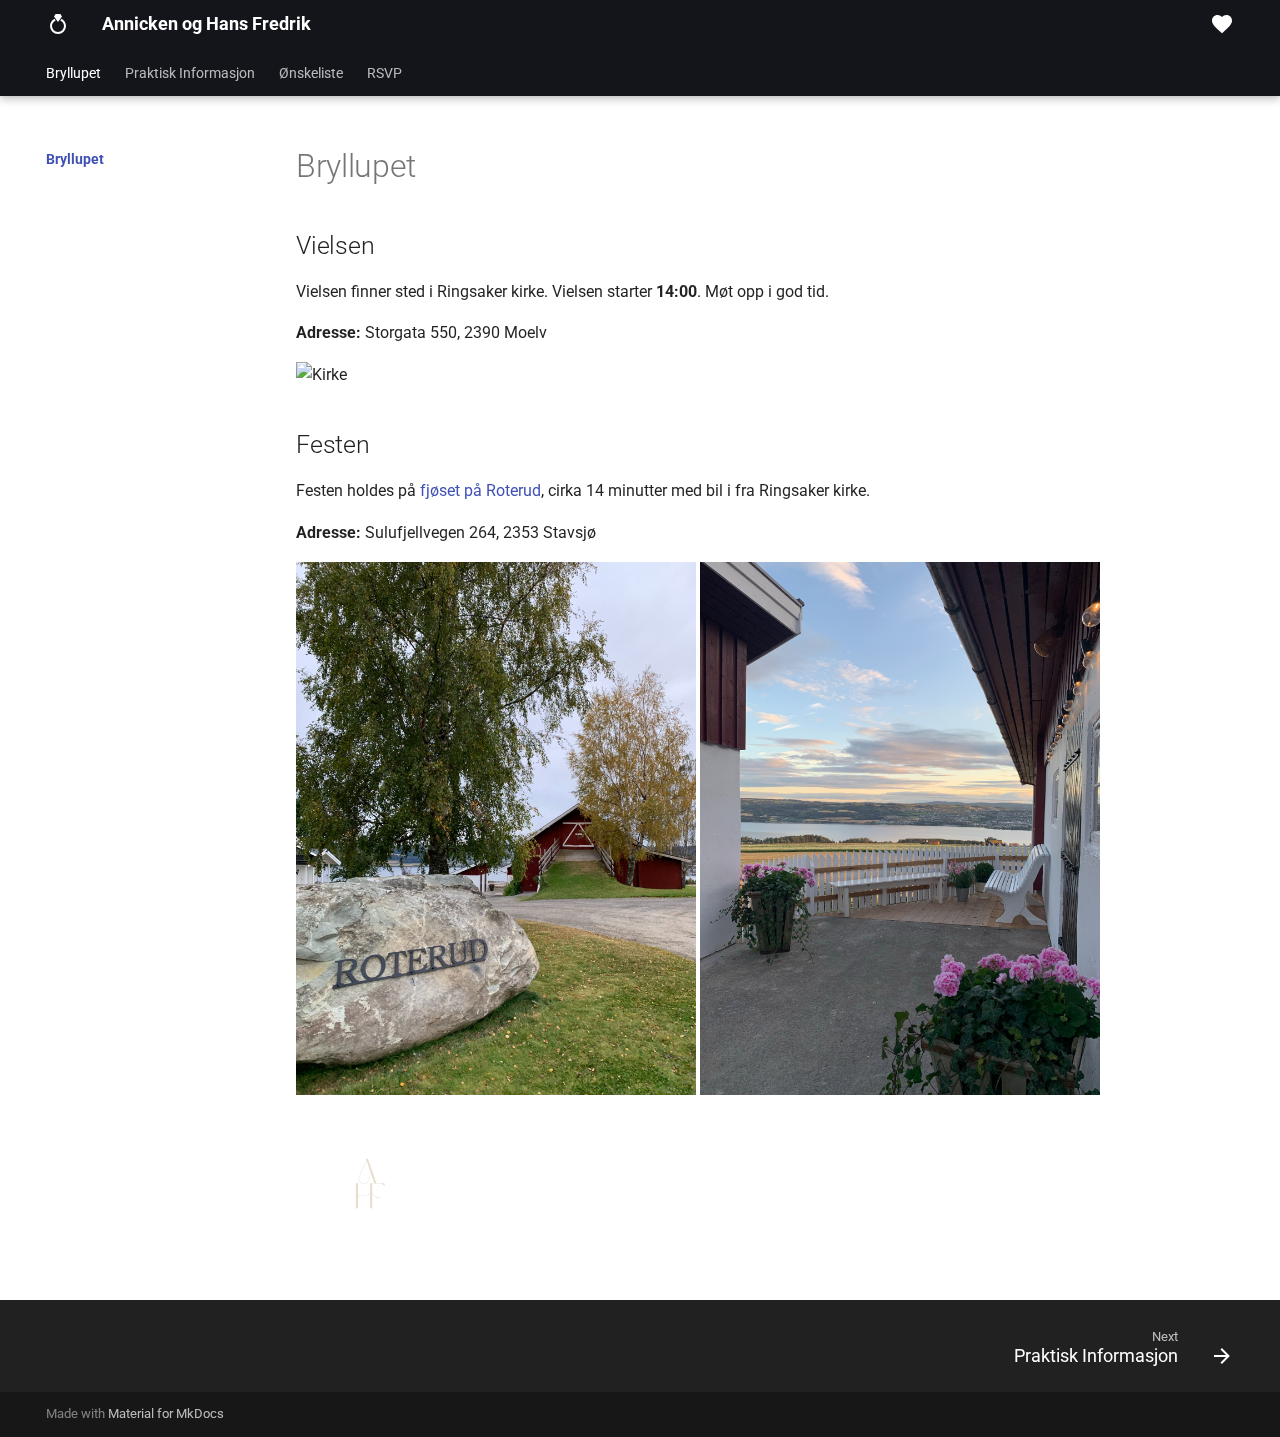
==== commit f929c214: "Deployed d69573a with MkDocs version: 1.5.3" ====
--- a/Bryllupet/index.html
+++ b/Bryllupet/index.html
@@ -9,6 +9,8 @@
       
       
       
+      
+        <link rel="next" href="../Praktisk%20Informasjon/">
       
       
       <link rel="icon" href="../assets/images/favicon.png">
@@ -173,6 +175,66 @@
   
 
       
+        
+  
+  
+  
+    
+    
+      <li class="md-tabs__item">
+        <a href="../Praktisk%20Informasjon/" class="md-tabs__link">
+          
+  
+    
+  
+  Praktisk Informasjon
+
+        </a>
+      </li>
+    
+  
+
+      
+        
+  
+  
+  
+    
+    
+      <li class="md-tabs__item">
+        <a href="../%C3%98nskeliste/" class="md-tabs__link">
+          
+  
+    
+  
+  Ønskeliste
+
+        </a>
+      </li>
+    
+  
+
+      
+        
+  
+  
+  
+    
+    
+      <li class="md-tabs__item">
+        <a href="../RSVP/" class="md-tabs__link">
+          
+  
+    
+  
+  RSVP
+
+        </a>
+      </li>
+    
+  
+
+      
     </ul>
   </div>
 </nav>
@@ -273,6 +335,204 @@
   
 
     
+      
+      
+  
+  
+  
+    
+    
+      
+        
+          
+        
+      
+        
+      
+    
+    
+    
+    
+      
+      
+    
+    <li class="md-nav__item md-nav__item--section md-nav__item--nested">
+      
+        
+        
+        
+        <input class="md-nav__toggle md-toggle " type="checkbox" id="__nav_2" >
+        
+          
+          
+          <div class="md-nav__link md-nav__container">
+            <a href="../Praktisk%20Informasjon/" class="md-nav__link ">
+              
+  
+  <span class="md-ellipsis">
+    Praktisk Informasjon
+  </span>
+  
+
+            </a>
+            
+              
+              <label class="md-nav__link " for="__nav_2" id="__nav_2_label" tabindex="">
+                <span class="md-nav__icon md-icon"></span>
+              </label>
+            
+          </div>
+        
+        <nav class="md-nav" data-md-level="1" aria-labelledby="__nav_2_label" aria-expanded="false">
+          <label class="md-nav__title" for="__nav_2">
+            <span class="md-nav__icon md-icon"></span>
+            Praktisk Informasjon
+          </label>
+          <ul class="md-nav__list" data-md-scrollfix>
+            
+              
+            
+              
+                
+  
+  
+  
+    <li class="md-nav__item">
+      <a href="../Praktisk%20Informasjon/Overnatting/" class="md-nav__link">
+        
+  
+  <span class="md-ellipsis">
+    Overnatting og kart
+  </span>
+  
+
+      </a>
+    </li>
+  
+
+              
+            
+          </ul>
+        </nav>
+      
+    </li>
+  
+
+    
+      
+      
+  
+  
+  
+    
+    
+      
+        
+          
+        
+      
+    
+    
+    
+    
+      
+      
+    
+    <li class="md-nav__item md-nav__item--section md-nav__item--nested">
+      
+        
+        
+        
+        <input class="md-nav__toggle md-toggle " type="checkbox" id="__nav_3" >
+        
+          
+          
+          <div class="md-nav__link md-nav__container">
+            <a href="../%C3%98nskeliste/" class="md-nav__link ">
+              
+  
+  <span class="md-ellipsis">
+    Ønskeliste
+  </span>
+  
+
+            </a>
+            
+          </div>
+        
+        <nav class="md-nav" data-md-level="1" aria-labelledby="__nav_3_label" aria-expanded="false">
+          <label class="md-nav__title" for="__nav_3">
+            <span class="md-nav__icon md-icon"></span>
+            Ønskeliste
+          </label>
+          <ul class="md-nav__list" data-md-scrollfix>
+            
+              
+            
+          </ul>
+        </nav>
+      
+    </li>
+  
+
+    
+      
+      
+  
+  
+  
+    
+    
+      
+        
+          
+        
+      
+    
+    
+    
+    
+      
+      
+    
+    <li class="md-nav__item md-nav__item--section md-nav__item--nested">
+      
+        
+        
+        
+        <input class="md-nav__toggle md-toggle " type="checkbox" id="__nav_4" >
+        
+          
+          
+          <div class="md-nav__link md-nav__container">
+            <a href="../RSVP/" class="md-nav__link ">
+              
+  
+  <span class="md-ellipsis">
+    RSVP
+  </span>
+  
+
+            </a>
+            
+          </div>
+        
+        <nav class="md-nav" data-md-level="1" aria-labelledby="__nav_4_label" aria-expanded="false">
+          <label class="md-nav__title" for="__nav_4">
+            <span class="md-nav__icon md-icon"></span>
+            RSVP
+          </label>
+          <ul class="md-nav__list" data-md-scrollfix>
+            
+              
+            
+          </ul>
+        </nav>
+      
+    </li>
+  
+
+    
   </ul>
 </nav>
                   </div>
@@ -290,6 +550,17 @@
 
 <h1 id="bryllupet">Bryllupet<a class="headerlink" href="#bryllupet" title="Permanent link">&para;</a></h1>
 <h2 id="vielsen">Vielsen<a class="headerlink" href="#vielsen" title="Permanent link">&para;</a></h2>
+<p>Vielsen finner sted i Ringsaker kirke. Vielsen starter <strong>14:00</strong>. Møt opp i god tid.</p>
+<p><strong>Adresse:</strong>
+Storgata 550, 2390 Moelv</p>
+<p><img alt="Kirke" src="../Images/kirke.jpeg" style="width:700px" /></p>
+<h2 id="festen">Festen<a class="headerlink" href="#festen" title="Permanent link">&para;</a></h2>
+<p>Festen holdes på <a href="https://www.xn--fjsetproterud-ufb4z.no/om-fjoset2/">fjøset på Roterud</a>, cirka 14 minutter med bil i fra Ringsaker kirke.</p>
+<p><strong>Adresse:</strong>
+Sulufjellvegen 264, 2353 Stavsjø</p>
+<p><img alt="Roterud" src="../Images/roterud.jpeg" style="width:400px" />
+<img alt="Roterud2" src="../Images/roterud-utsikt.jpeg" style="width:400px" /></p>
+<p><img alt="axhf" src="../Images/logo.png" style="height:150px;width:150px" /></p>
 
 
 
@@ -312,6 +583,28 @@
       
         <footer class="md-footer">
   
+    
+      
+      <nav class="md-footer__inner md-grid" aria-label="Footer" >
+        
+        
+          
+          <a href="../Praktisk%20Informasjon/" class="md-footer__link md-footer__link--next" aria-label="Next: Praktisk Informasjon">
+            <div class="md-footer__title">
+              <span class="md-footer__direction">
+                Next
+              </span>
+              <div class="md-ellipsis">
+                Praktisk Informasjon
+              </div>
+            </div>
+            <div class="md-footer__button md-icon">
+              
+              <svg xmlns="http://www.w3.org/2000/svg" viewBox="0 0 24 24"><path d="M4 11v2h12l-5.5 5.5 1.42 1.42L19.84 12l-7.92-7.92L10.5 5.5 16 11H4Z"/></svg>
+            </div>
+          </a>
+        
+      </nav>
     
   
   <div class="md-footer-meta md-typeset">
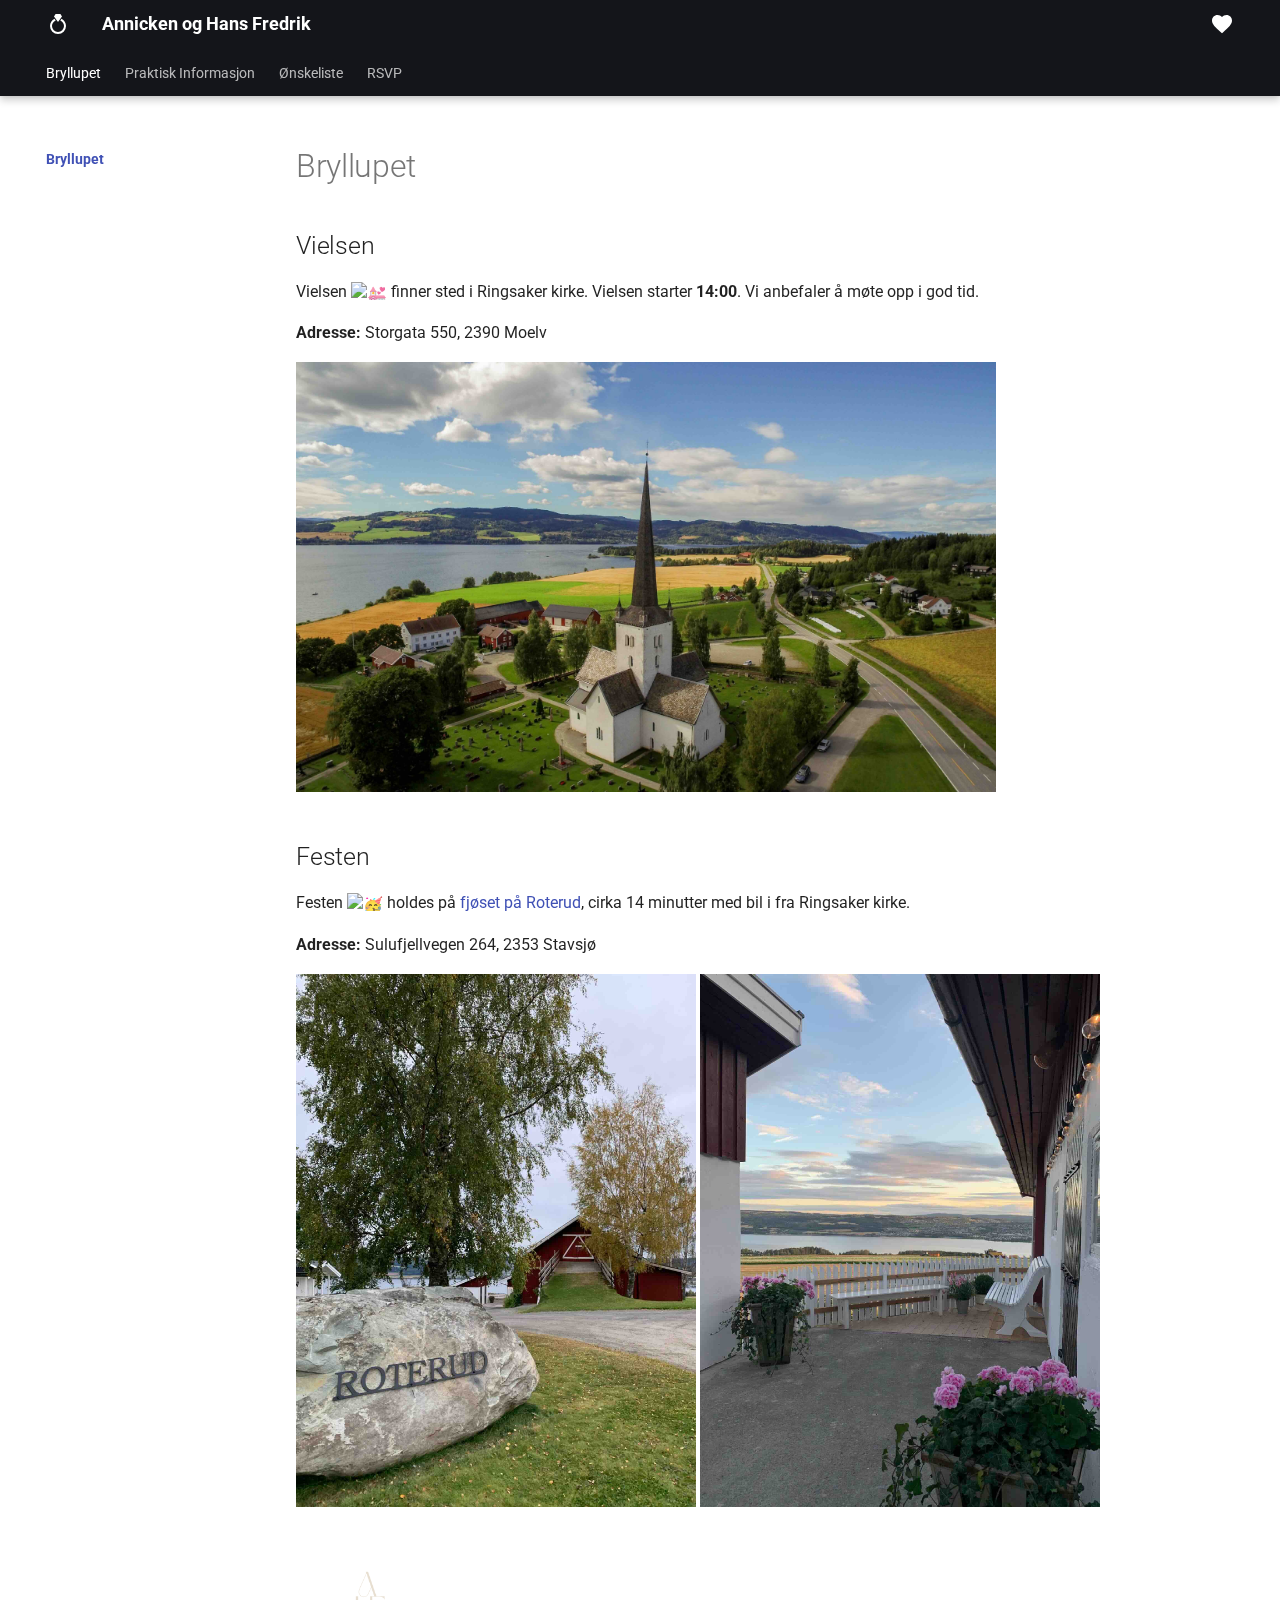
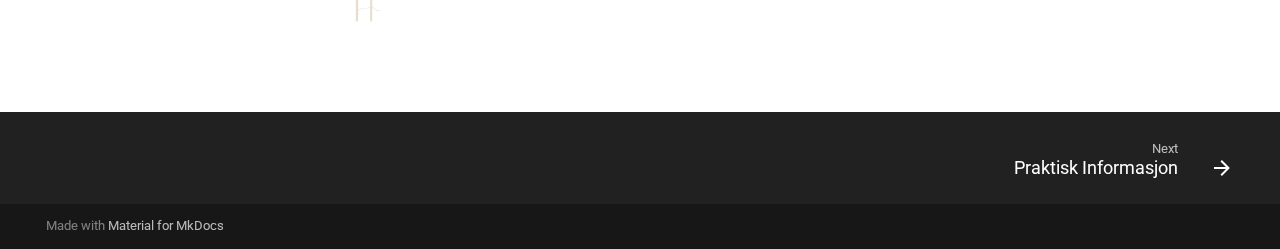
==== commit 7b4929e1: "Deployed ac38b08 with MkDocs version: 1.5.3" ====
--- a/Bryllupet/index.html
+++ b/Bryllupet/index.html
@@ -550,16 +550,16 @@
 
 <h1 id="bryllupet">Bryllupet<a class="headerlink" href="#bryllupet" title="Permanent link">&para;</a></h1>
 <h2 id="vielsen">Vielsen<a class="headerlink" href="#vielsen" title="Permanent link">&para;</a></h2>
-<p>Vielsen finner sted i Ringsaker kirke. Vielsen starter <strong>14:00</strong>. Møt opp i god tid.</p>
+<p>Vielsen <img alt="💒" class="twemoji" src="https://cdn.jsdelivr.net/gh/jdecked/twemoji@14.1.2/assets/svg/1f492.svg" title=":wedding:" /> finner sted i Ringsaker kirke. Vielsen starter <strong>14:00</strong>. Vi anbefaler å møte opp i god tid.</p>
 <p><strong>Adresse:</strong>
 Storgata 550, 2390 Moelv</p>
-<p><img alt="Kirke" src="../Images/kirke.jpeg" style="width:700px" /></p>
+<p><img alt="Kirke" src="../Images/kirke-small.jpg" style="width:700px" /></p>
 <h2 id="festen">Festen<a class="headerlink" href="#festen" title="Permanent link">&para;</a></h2>
-<p>Festen holdes på <a href="https://www.xn--fjsetproterud-ufb4z.no/om-fjoset2/">fjøset på Roterud</a>, cirka 14 minutter med bil i fra Ringsaker kirke.</p>
+<p>Festen <img alt="🥳" class="twemoji" src="https://cdn.jsdelivr.net/gh/jdecked/twemoji@14.1.2/assets/svg/1f973.svg" title=":partying_face:" /> holdes på <a href="https://www.xn--fjsetproterud-ufb4z.no/om-fjoset2/">fjøset på Roterud</a>, cirka 14 minutter med bil i fra Ringsaker kirke.</p>
 <p><strong>Adresse:</strong>
 Sulufjellvegen 264, 2353 Stavsjø</p>
-<p><img alt="Roterud" src="../Images/roterud.jpeg" style="width:400px" />
-<img alt="Roterud2" src="../Images/roterud-utsikt.jpeg" style="width:400px" /></p>
+<p><img alt="Roterud" src="../Images/roterud-small.jpg" style="width:400px" />
+<img alt="Roterud2" src="../Images/roterud-utsikt-small.jpg" style="width:400px" /></p>
 <p><img alt="axhf" src="../Images/logo.png" style="height:150px;width:150px" /></p>
 
 
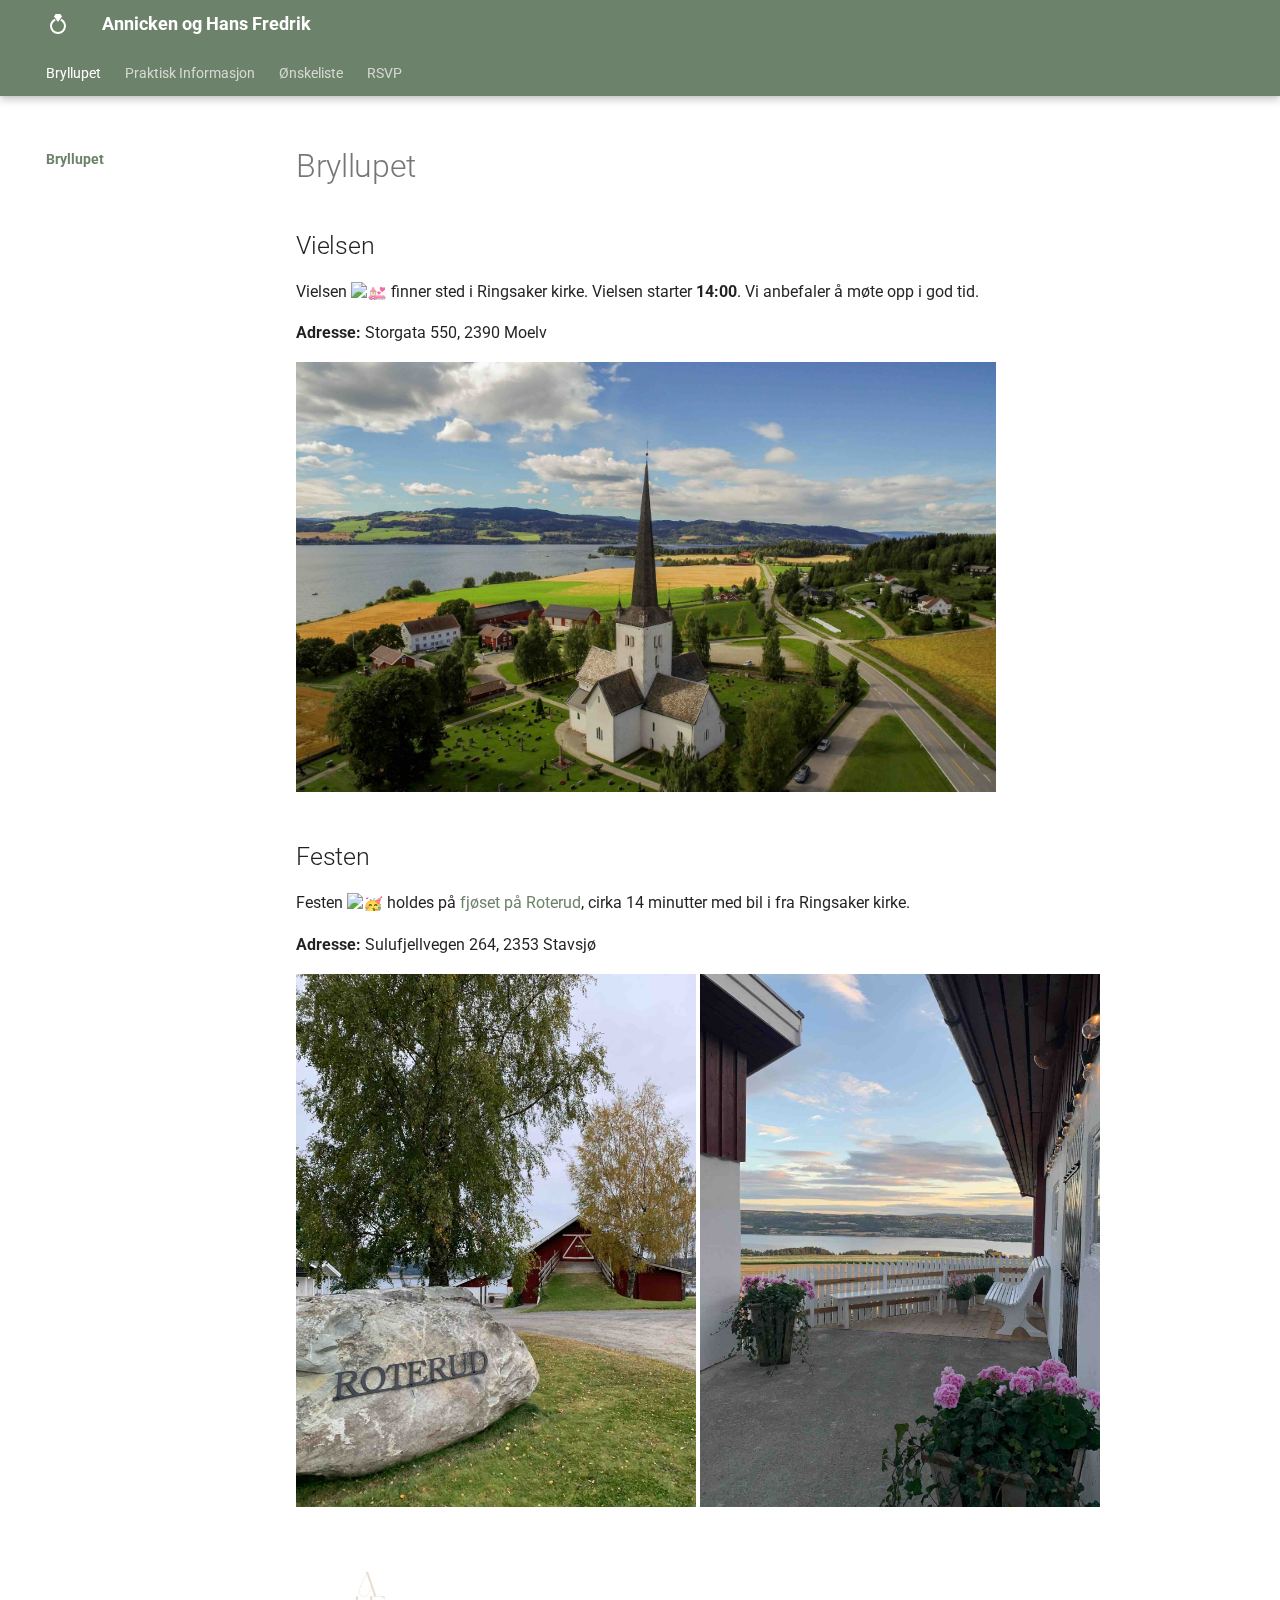
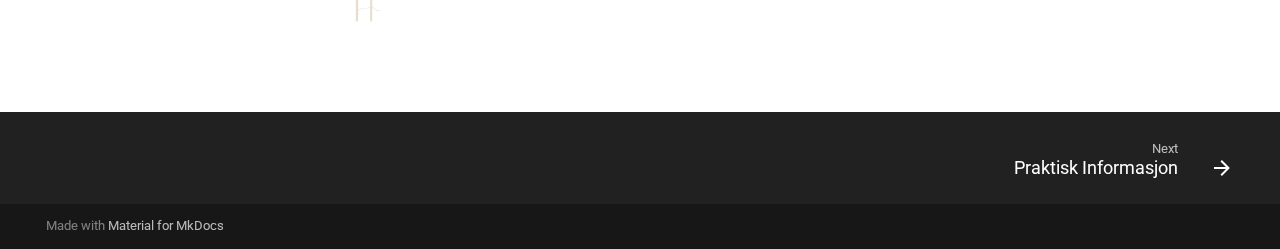
==== commit 8f4a50b8: "Deployed 517a694 with MkDocs version: 1.5.3" ====
--- a/Bryllupet/index.html
+++ b/Bryllupet/index.html
@@ -44,6 +44,8 @@
       
     
     
+      <link rel="stylesheet" href="../stylesheets/extra.css">
+    
     <script>__md_scope=new URL("..",location),__md_hash=e=>[...e].reduce((e,_)=>(e<<5)-e+_.charCodeAt(0),0),__md_get=(e,_=localStorage,t=__md_scope)=>JSON.parse(_.getItem(t.pathname+"."+e)),__md_set=(e,_,t=localStorage,a=__md_scope)=>{try{t.setItem(a.pathname+"."+e,JSON.stringify(_))}catch(e){}}</script>
     
       
@@ -56,16 +58,12 @@
   
     
     
-      
-    
-    
-    
-    
-    <body dir="ltr" data-md-color-scheme="slate" data-md-color-primary="white" data-md-color-accent="amber">
-  
-    
-    
-      <script>var palette=__md_get("__palette");if(palette&&"object"==typeof palette.color)for(var key of Object.keys(palette.color))document.body.setAttribute("data-md-color-"+key,palette.color[key])</script>
+    
+    
+    
+    <body dir="ltr" data-md-color-scheme="default" data-md-color-primary="custom" data-md-color-accent="teal">
+  
+    
     
     <input class="md-toggle" data-md-toggle="drawer" type="checkbox" id="__drawer" autocomplete="off">
     <input class="md-toggle" data-md-toggle="search" type="checkbox" id="__search" autocomplete="off">
@@ -116,30 +114,6 @@
       </div>
     </div>
     
-      
-        <form class="md-header__option" data-md-component="palette">
-  
-    
-    
-    
-    <input class="md-option" data-md-color-media="(prefers-color-scheme: dark)" data-md-color-scheme="slate" data-md-color-primary="white" data-md-color-accent="amber"  aria-label="Switch to light mode"  type="radio" name="__palette" id="__palette_1">
-    
-      <label class="md-header__button md-icon" title="Switch to light mode" for="__palette_2" hidden>
-        <svg xmlns="http://www.w3.org/2000/svg" viewBox="0 0 24 24"><path d="m12 21.35-1.45-1.32C5.4 15.36 2 12.27 2 8.5 2 5.41 4.42 3 7.5 3c1.74 0 3.41.81 4.5 2.08C13.09 3.81 14.76 3 16.5 3 19.58 3 22 5.41 22 8.5c0 3.77-3.4 6.86-8.55 11.53L12 21.35Z"/></svg>
-      </label>
-    
-  
-    
-    
-    
-    <input class="md-option" data-md-color-media="(prefers-color-scheme: light)" data-md-color-scheme="default" data-md-color-primary="black" data-md-color-accent="amber"  aria-label="Switch to dark mode"  type="radio" name="__palette" id="__palette_2">
-    
-      <label class="md-header__button md-icon" title="Switch to dark mode" for="__palette_1" hidden>
-        <svg xmlns="http://www.w3.org/2000/svg" viewBox="0 0 24 24"><path d="m12 21.35-1.45-1.32C5.4 15.36 2 12.27 2 8.5 2 5.41 4.42 3 7.5 3c1.74 0 3.41.81 4.5 2.08C13.09 3.81 14.76 3 16.5 3 19.58 3 22 5.41 22 8.5c0 3.77-3.4 6.86-8.55 11.53L12 21.35Z"/></svg>
-      </label>
-    
-  
-</form>
       
     
     
--- a/stylesheets/extra.css
+++ b/stylesheets/extra.css
@@ -0,0 +1,5 @@
+:root {
+    --md-primary-fg-color:        #6D826A;
+    --md-primary-fg-color--light: #6D826A;
+    --md-primary-fg-color--dark:  #6D826A;
+}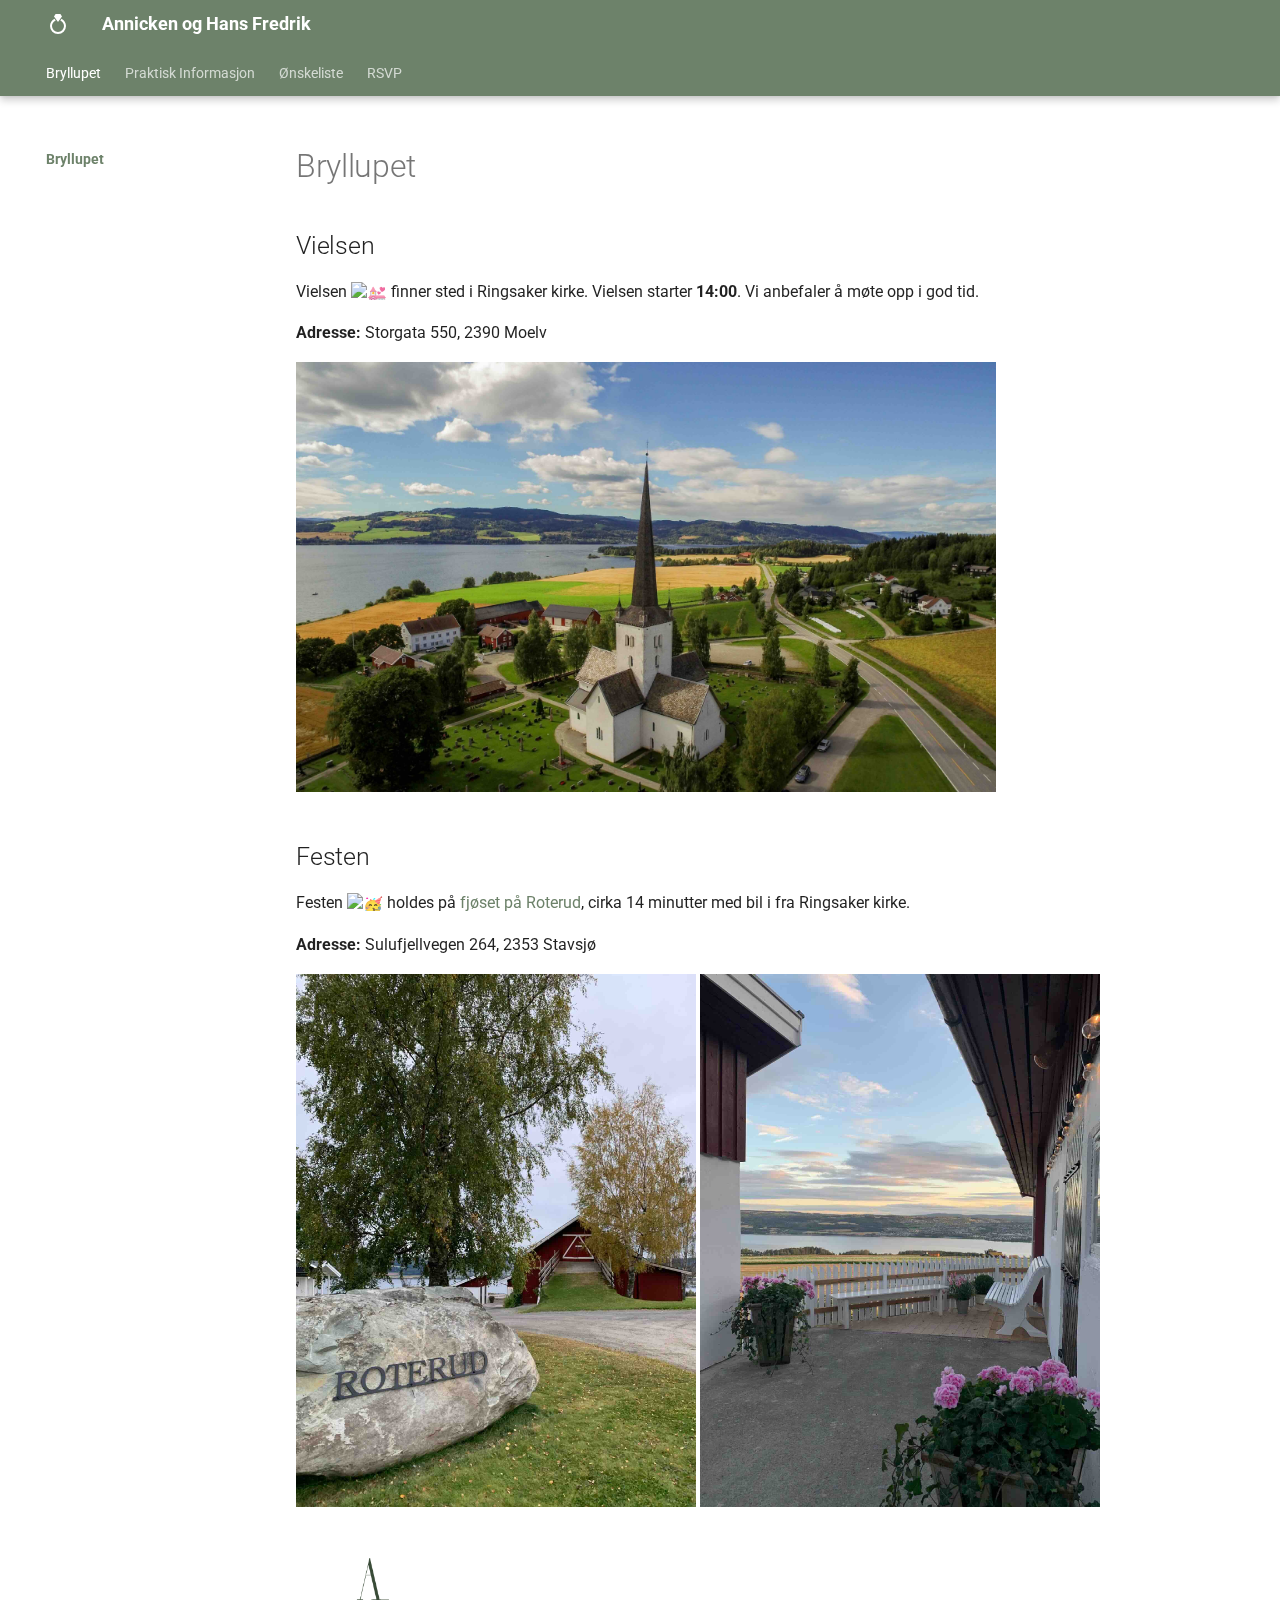
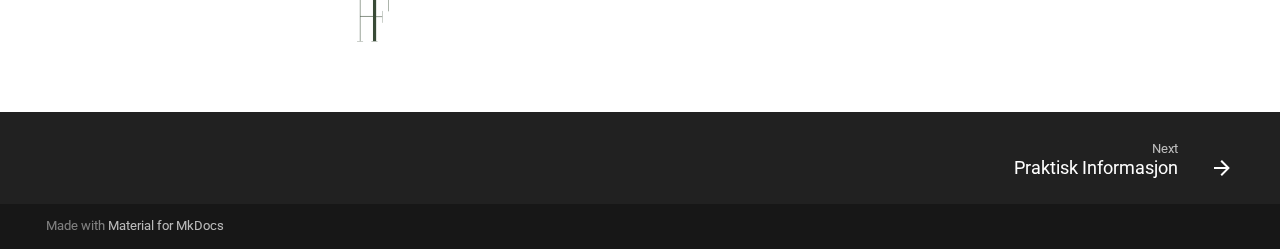
==== commit a6b2fac2: "Deployed 1b98bbb with MkDocs version: 1.5.3" ====
--- a/Bryllupet/index.html
+++ b/Bryllupet/index.html
@@ -534,7 +534,7 @@
 Sulufjellvegen 264, 2353 Stavsjø</p>
 <p><img alt="Roterud" src="../Images/roterud-small.jpg" style="width:400px" />
 <img alt="Roterud2" src="../Images/roterud-utsikt-small.jpg" style="width:400px" /></p>
-<p><img alt="axhf" src="../Images/logo.png" style="height:150px;width:150px" /></p>
+<p><img alt="axhf" src="../Images/logo-sort.png" style="height:150px;width:150px" /></p>
 
 
 
